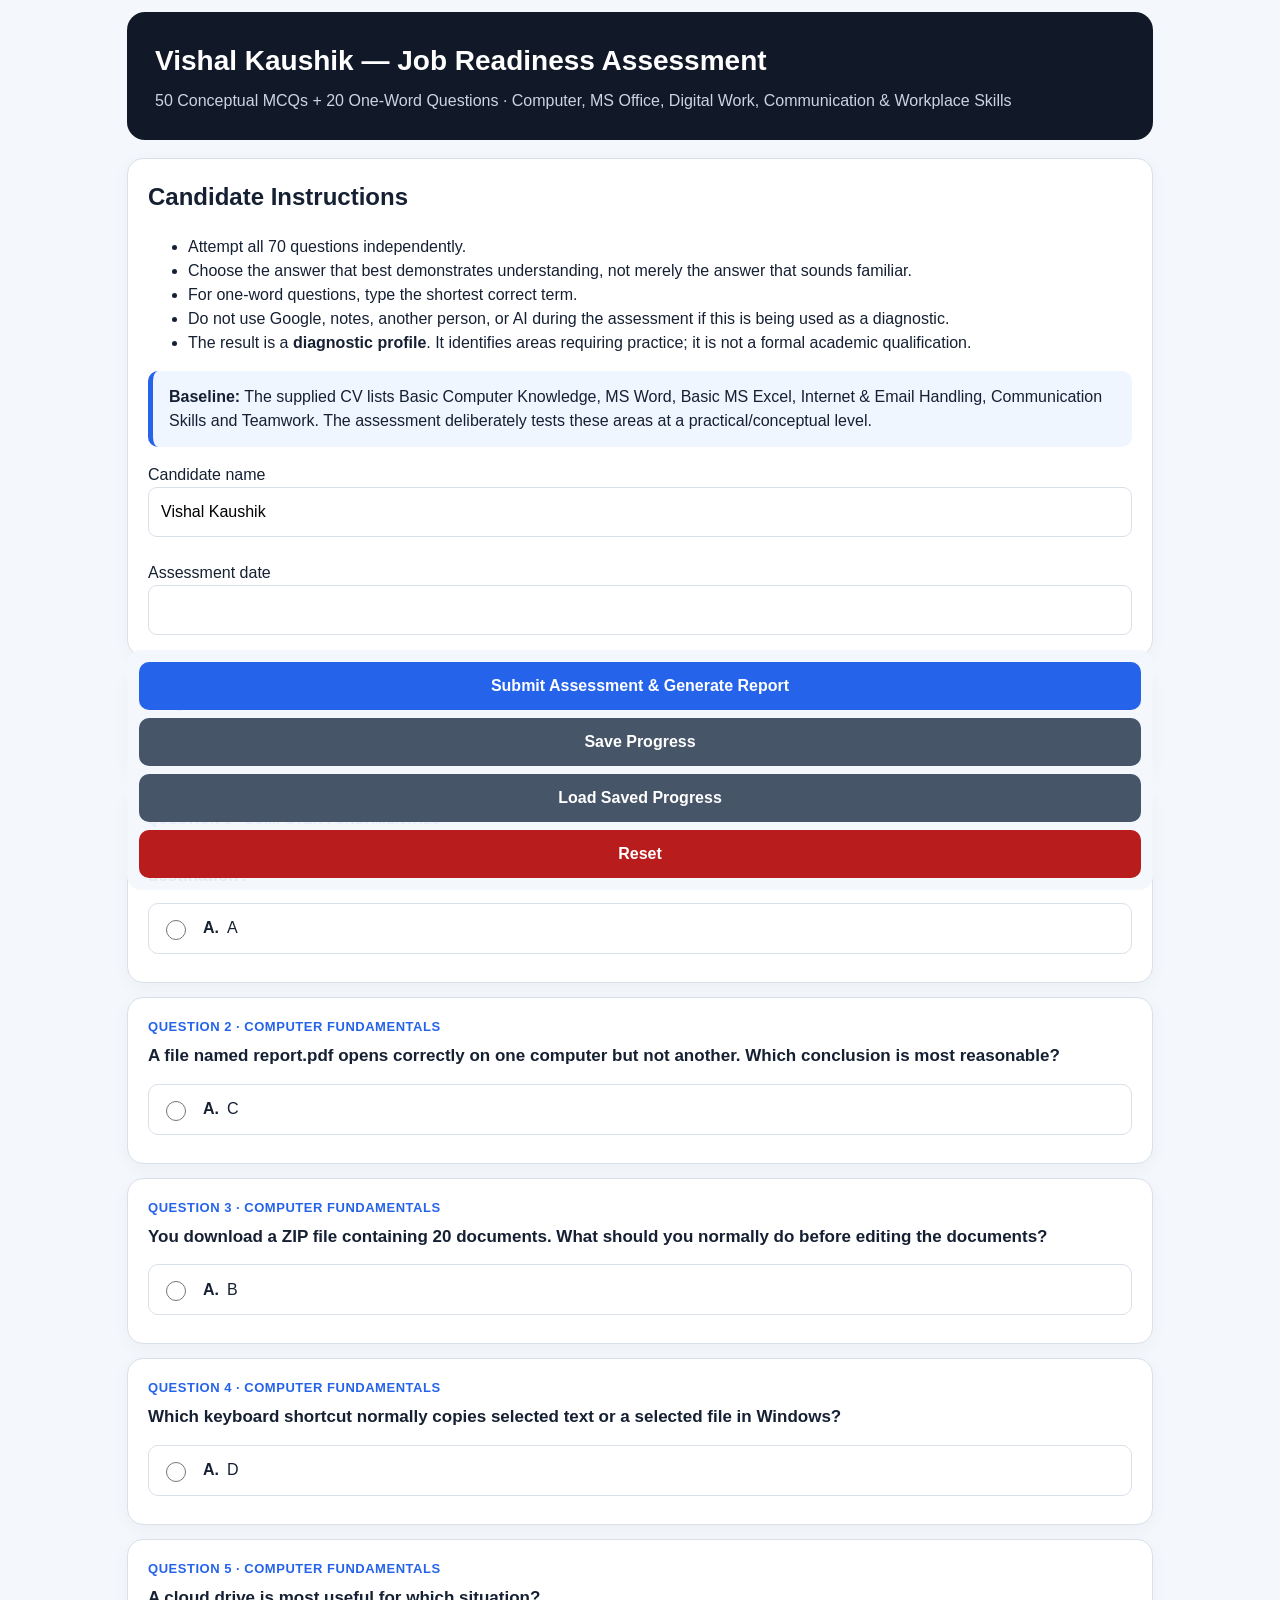
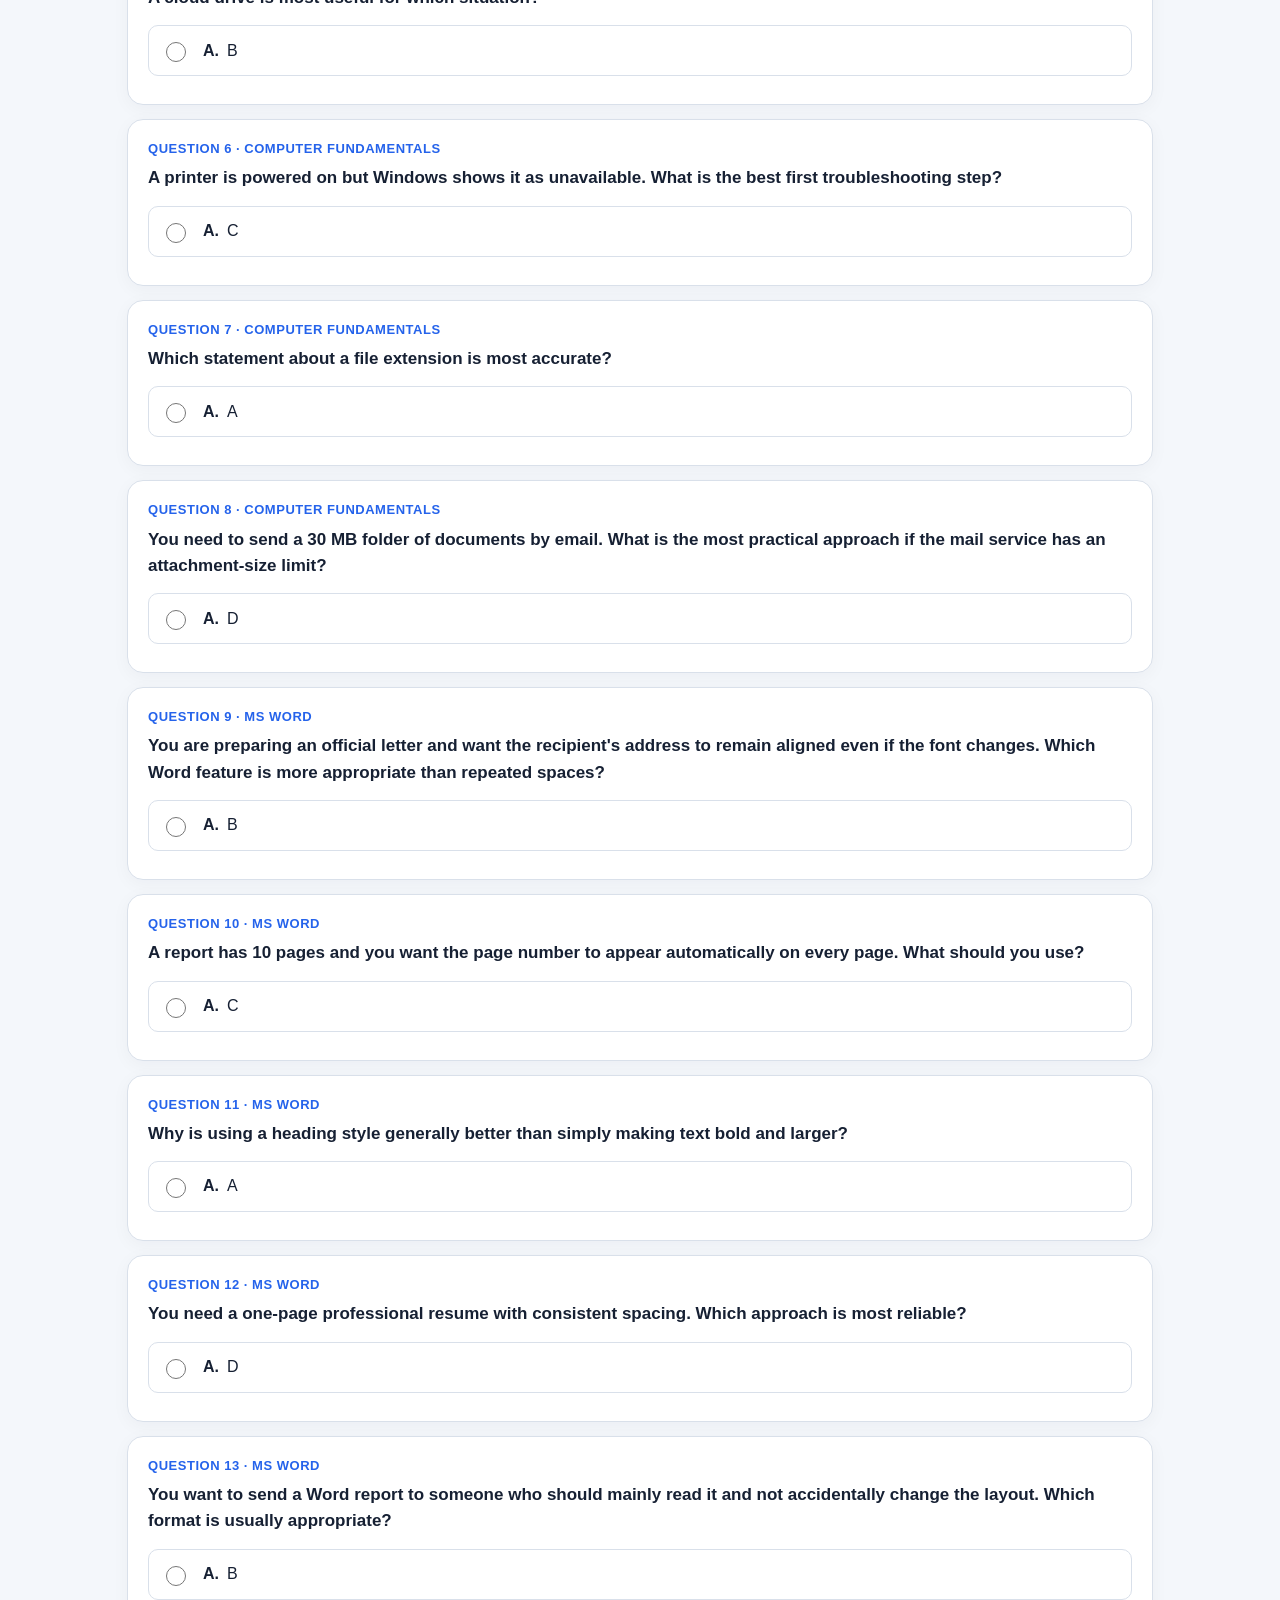
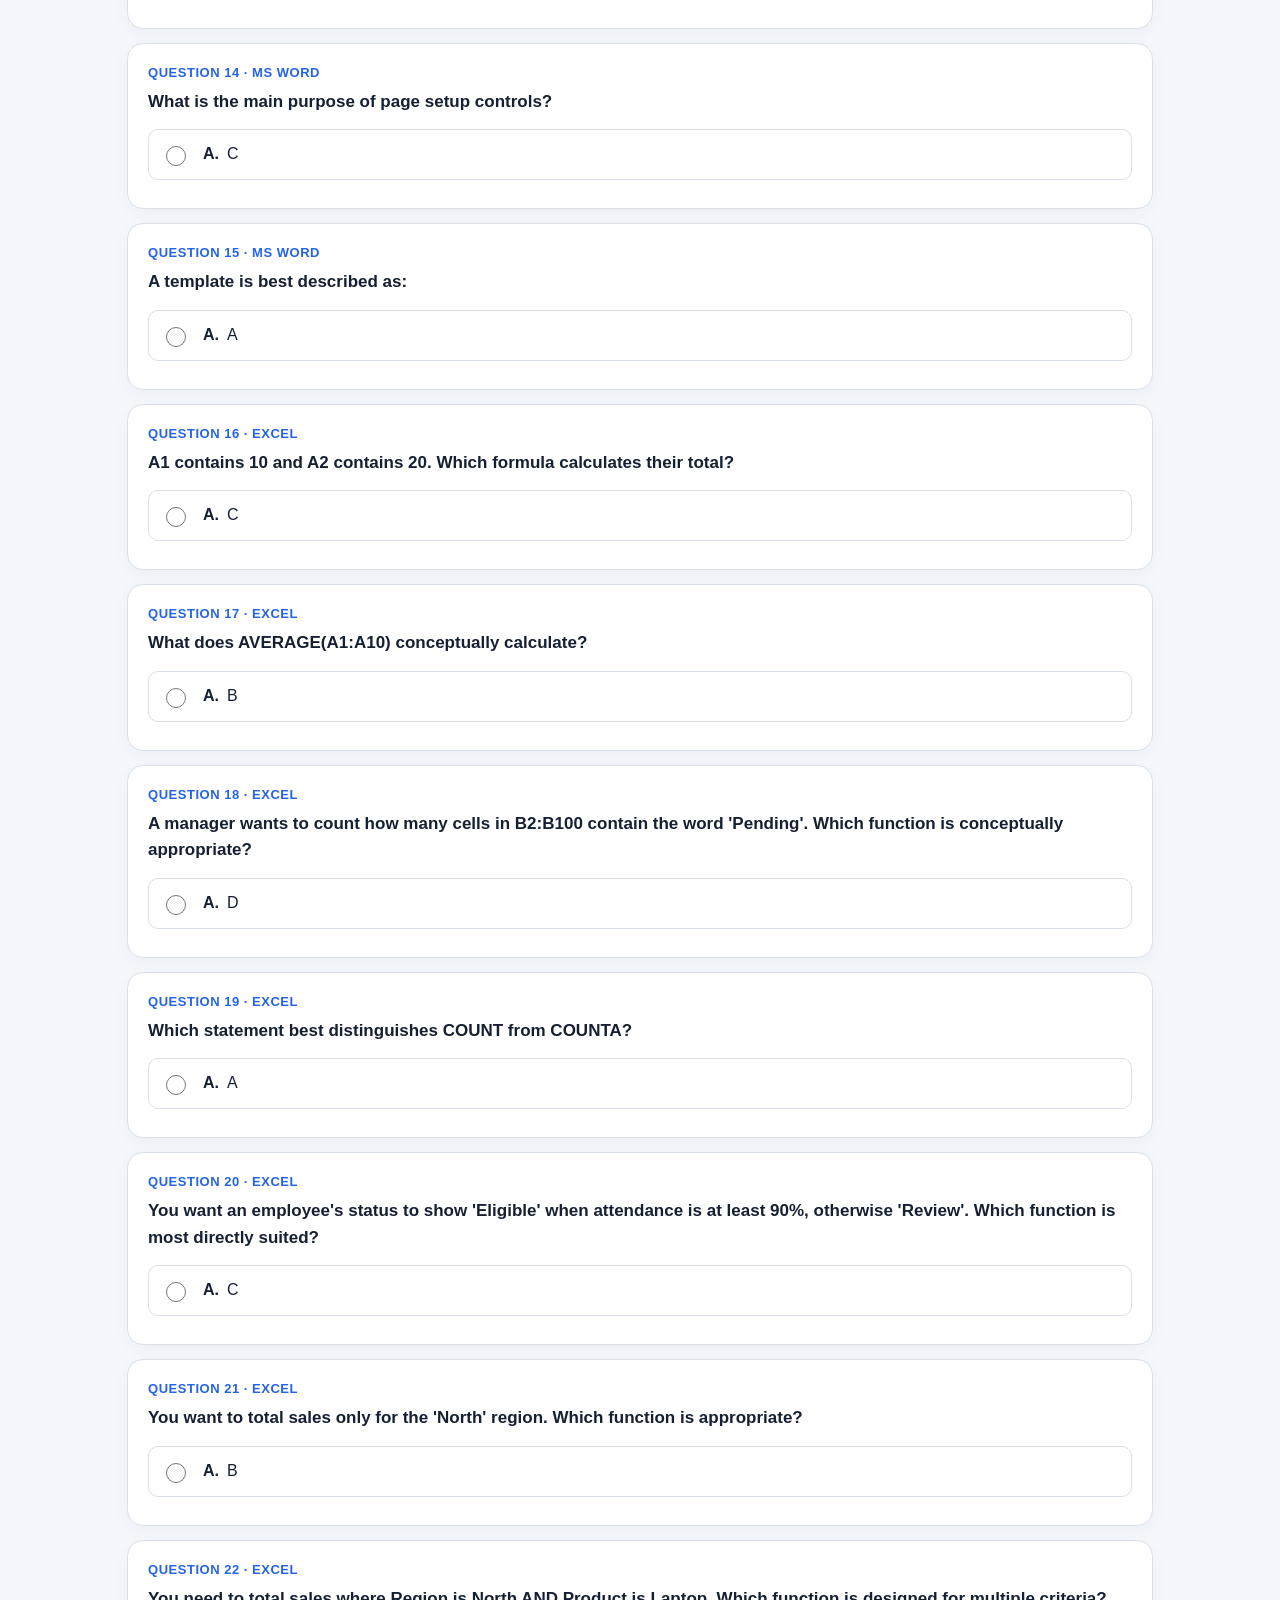
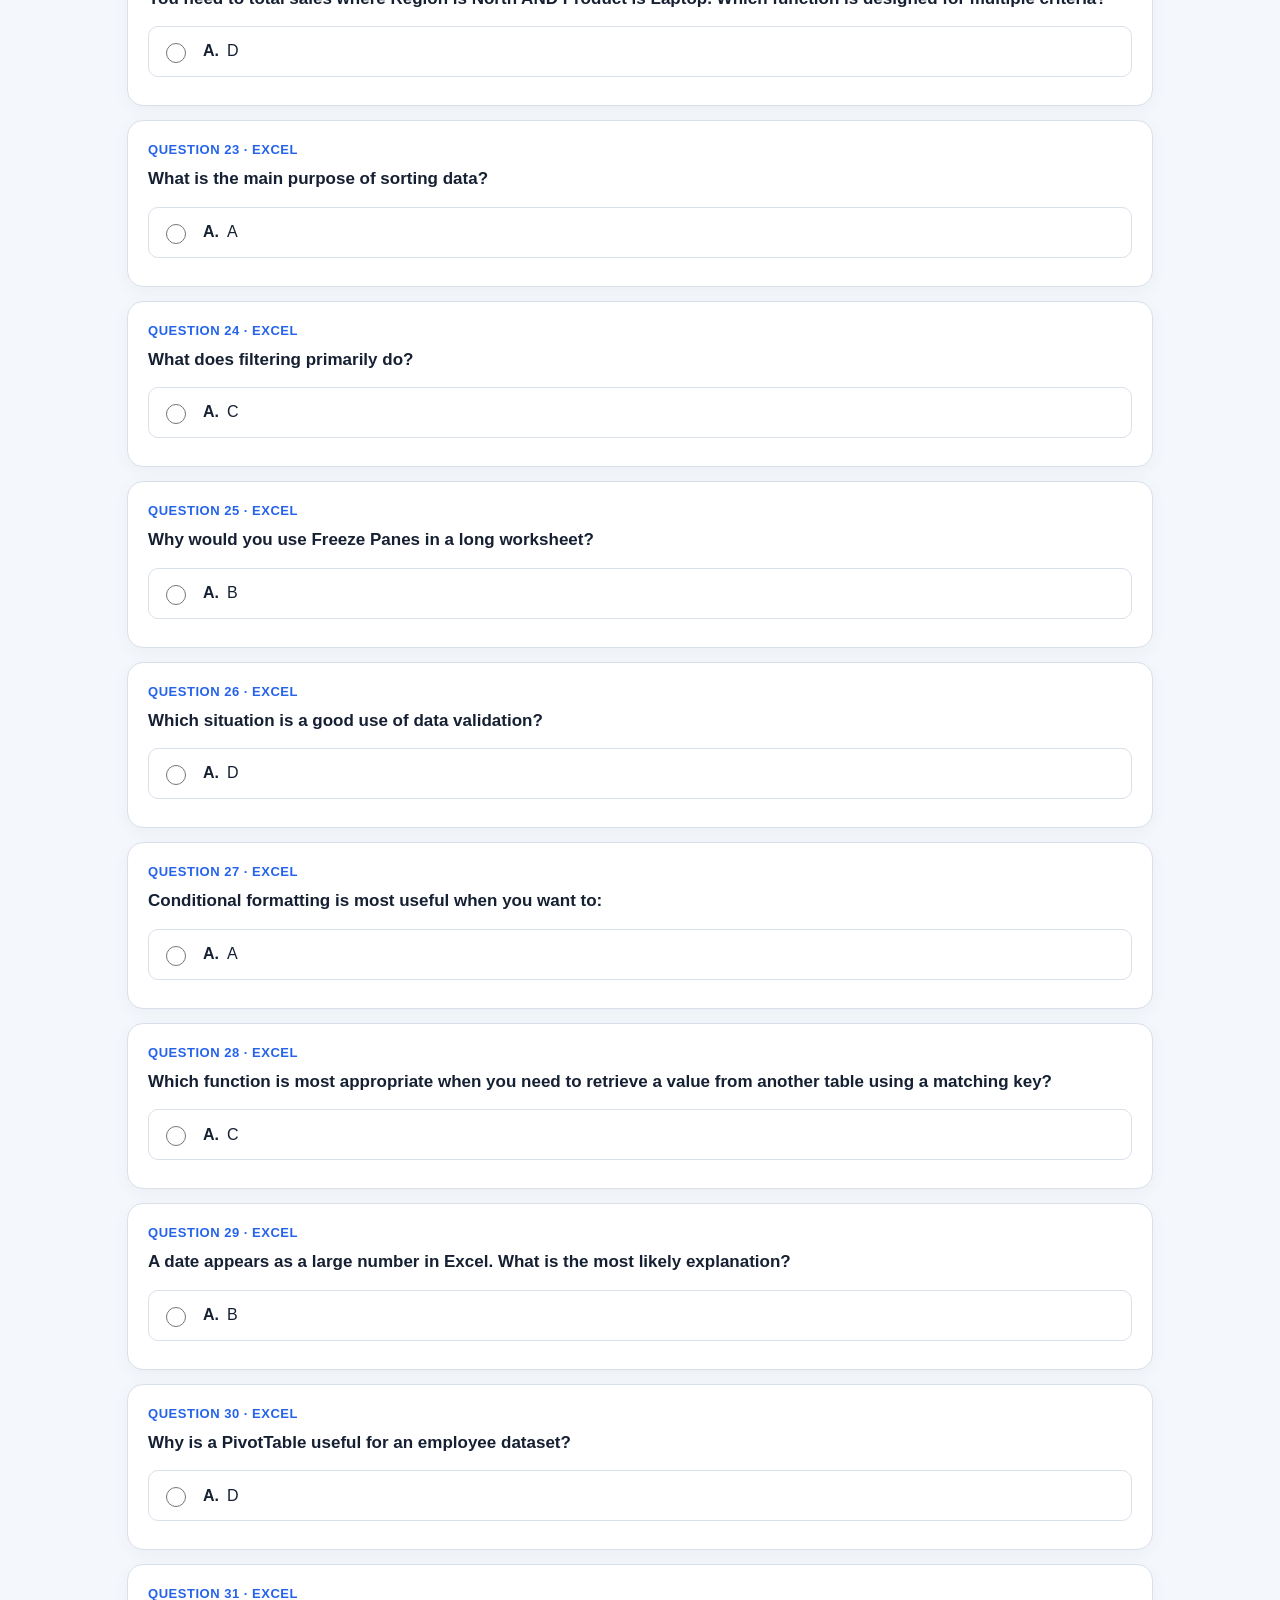
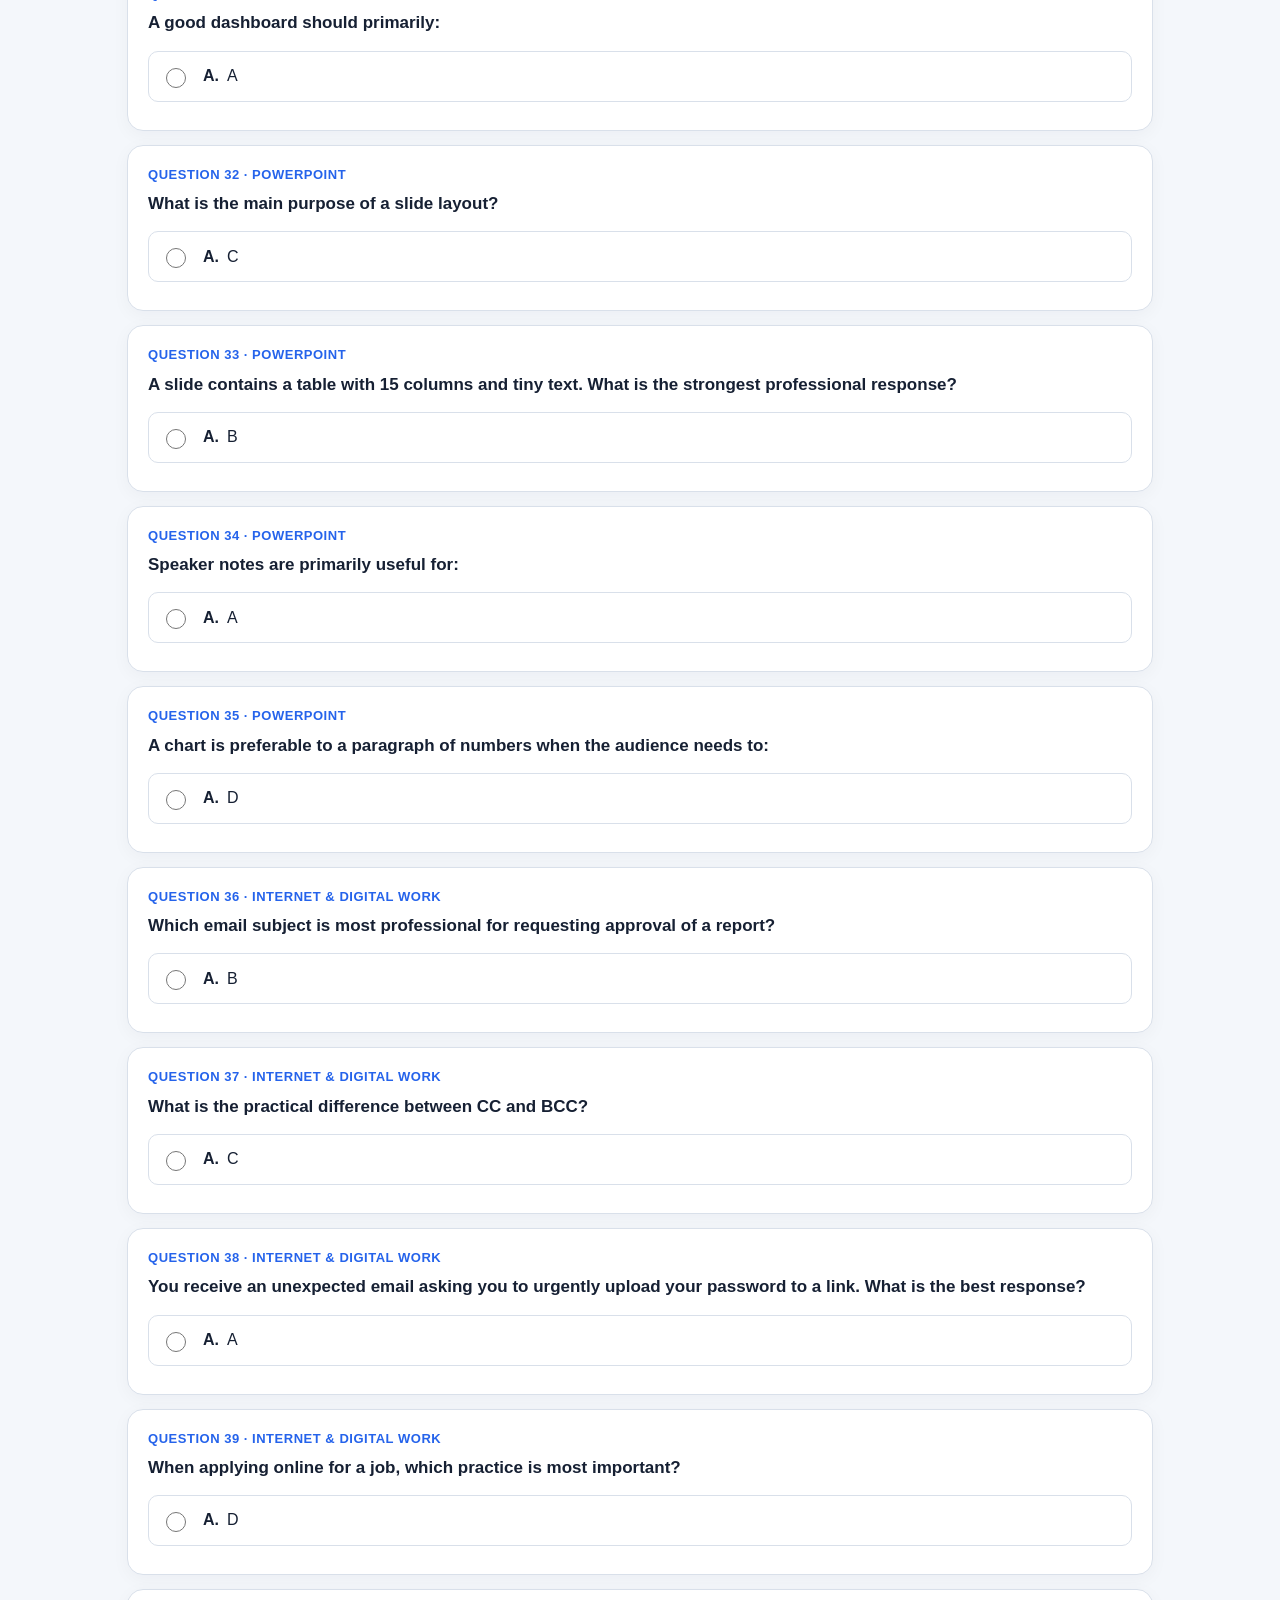
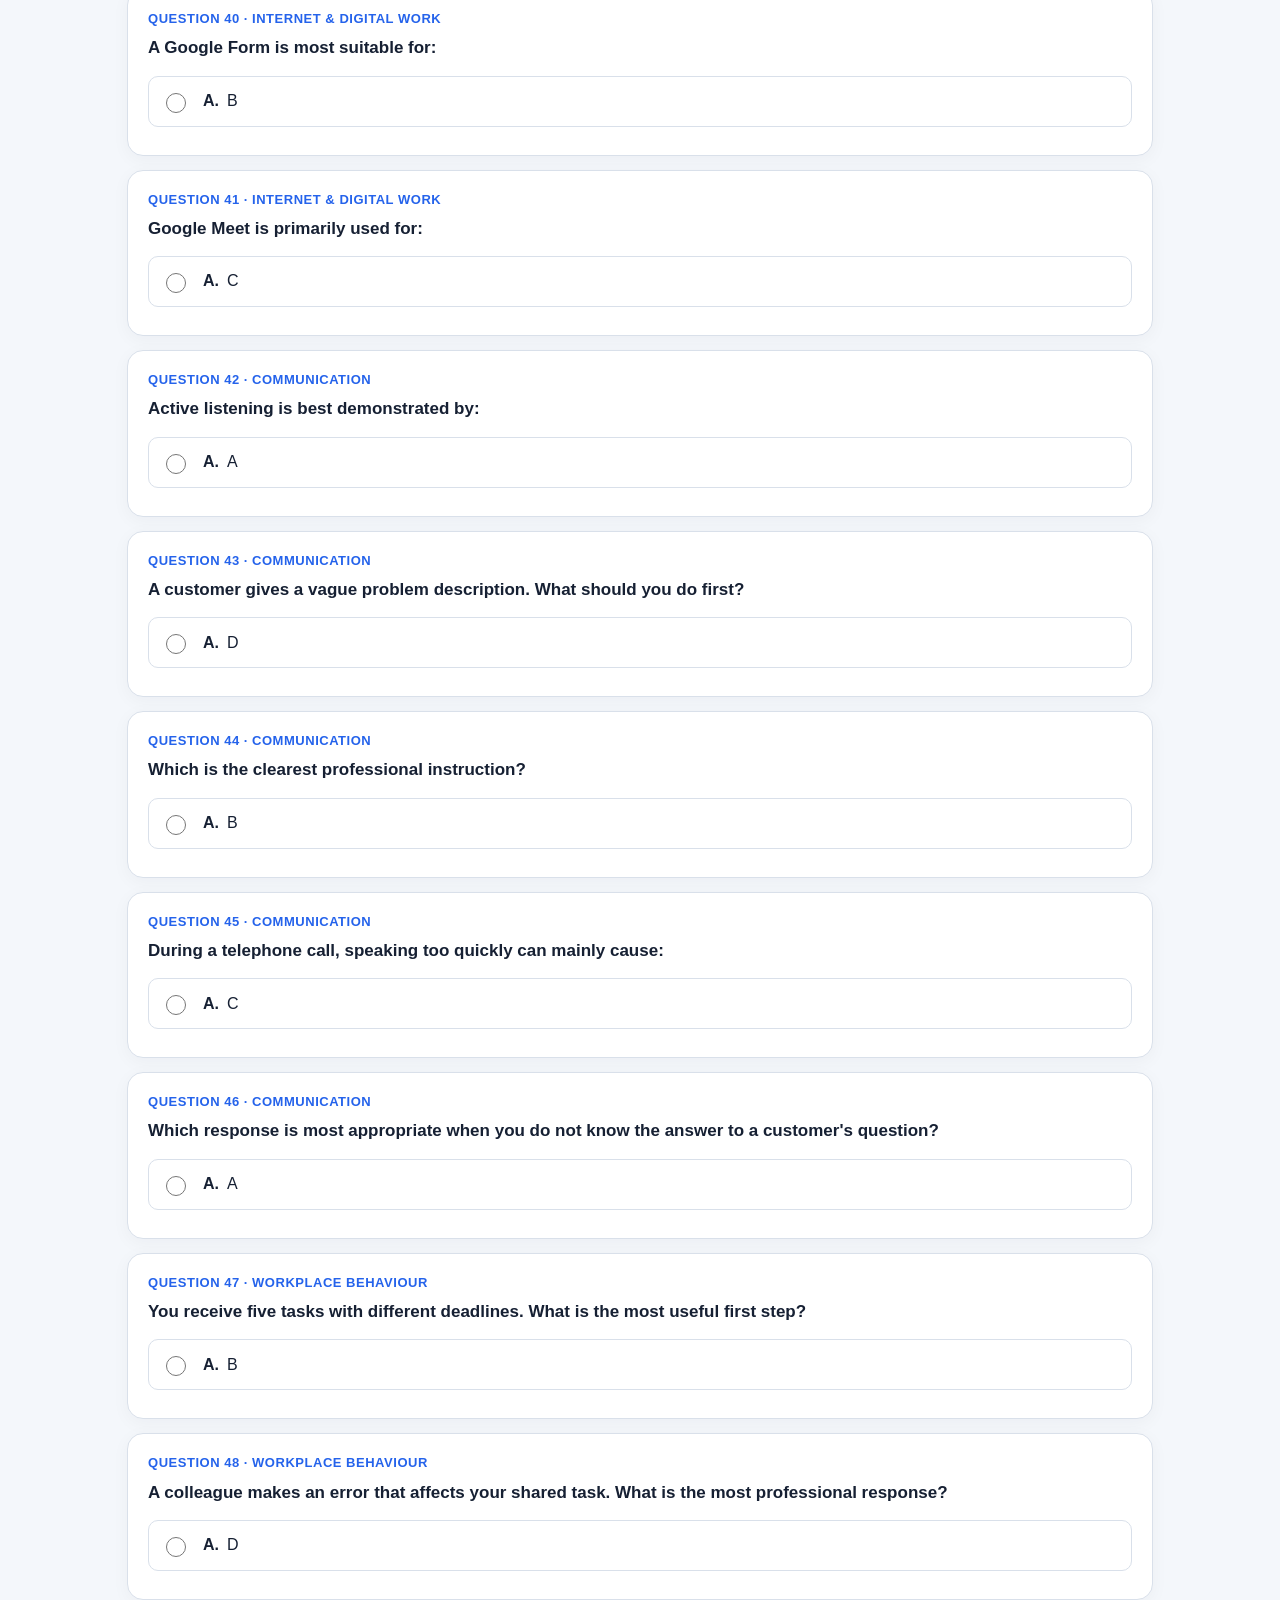
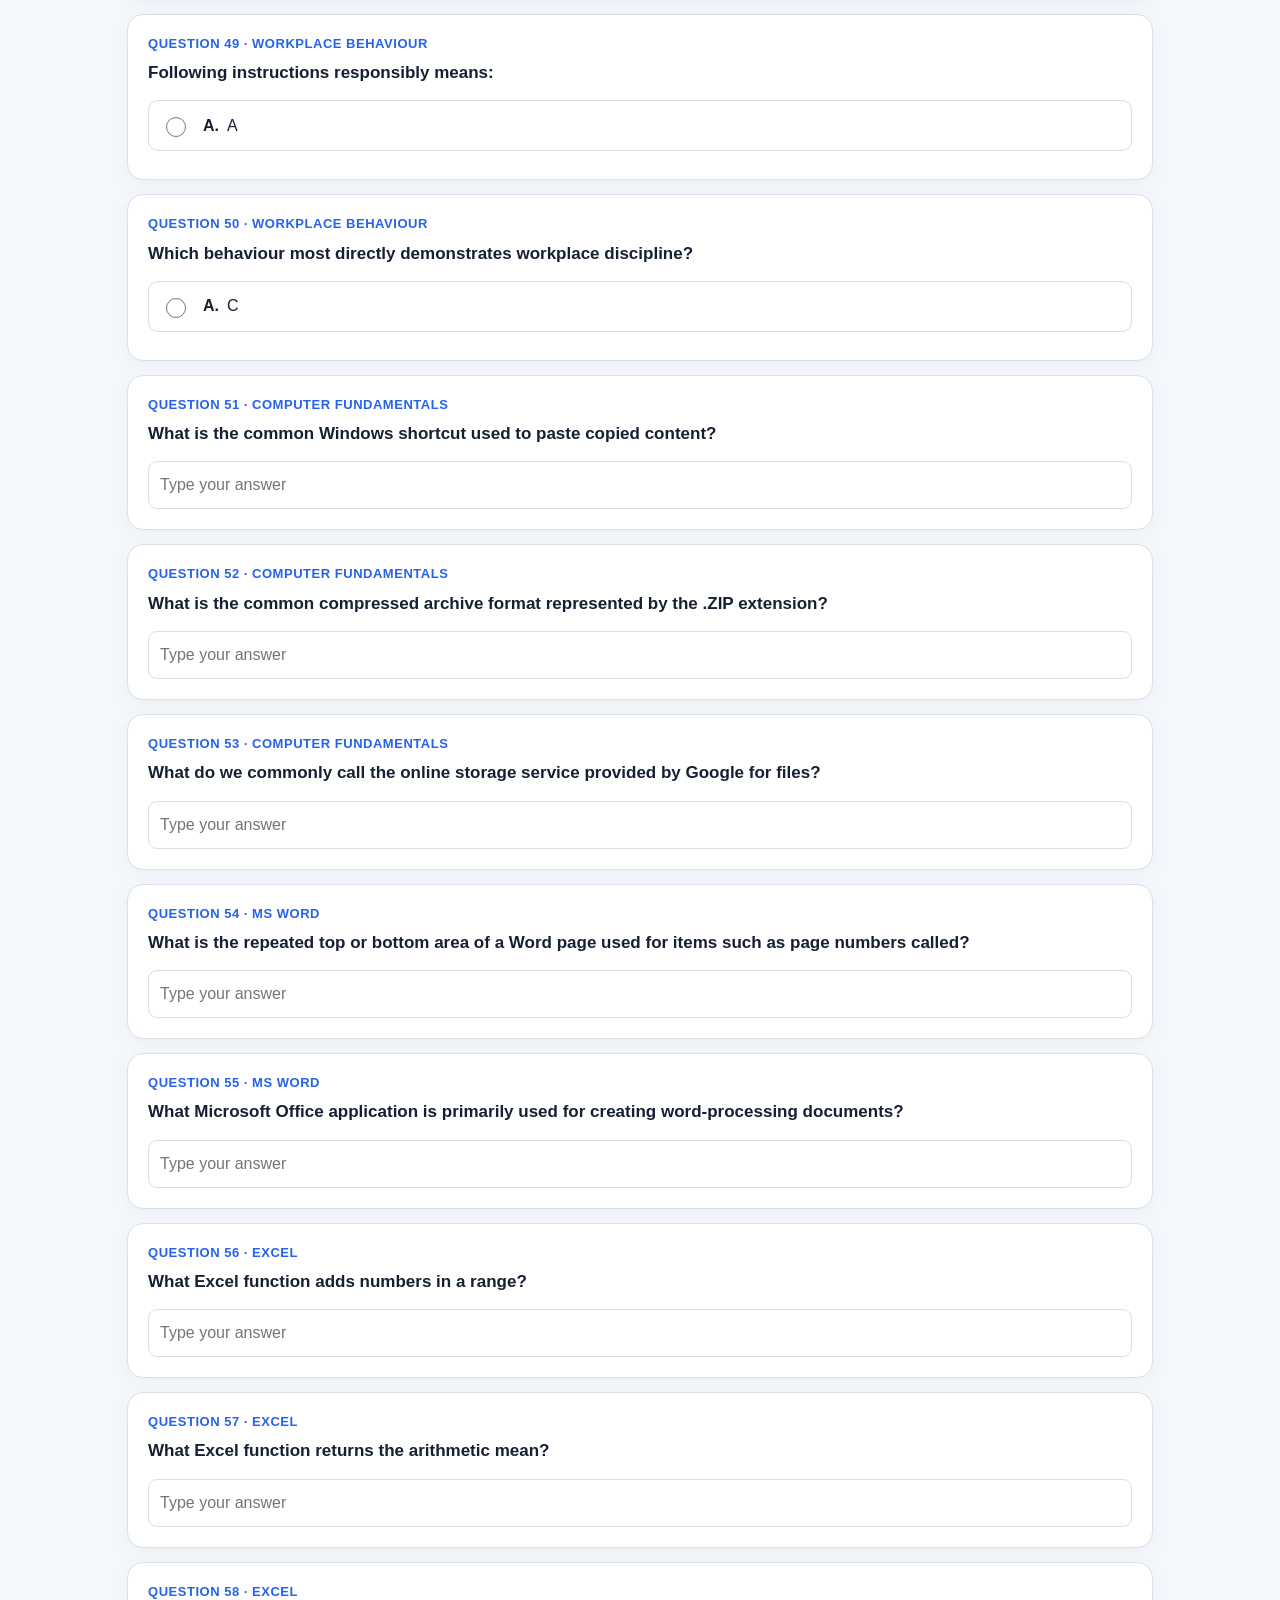
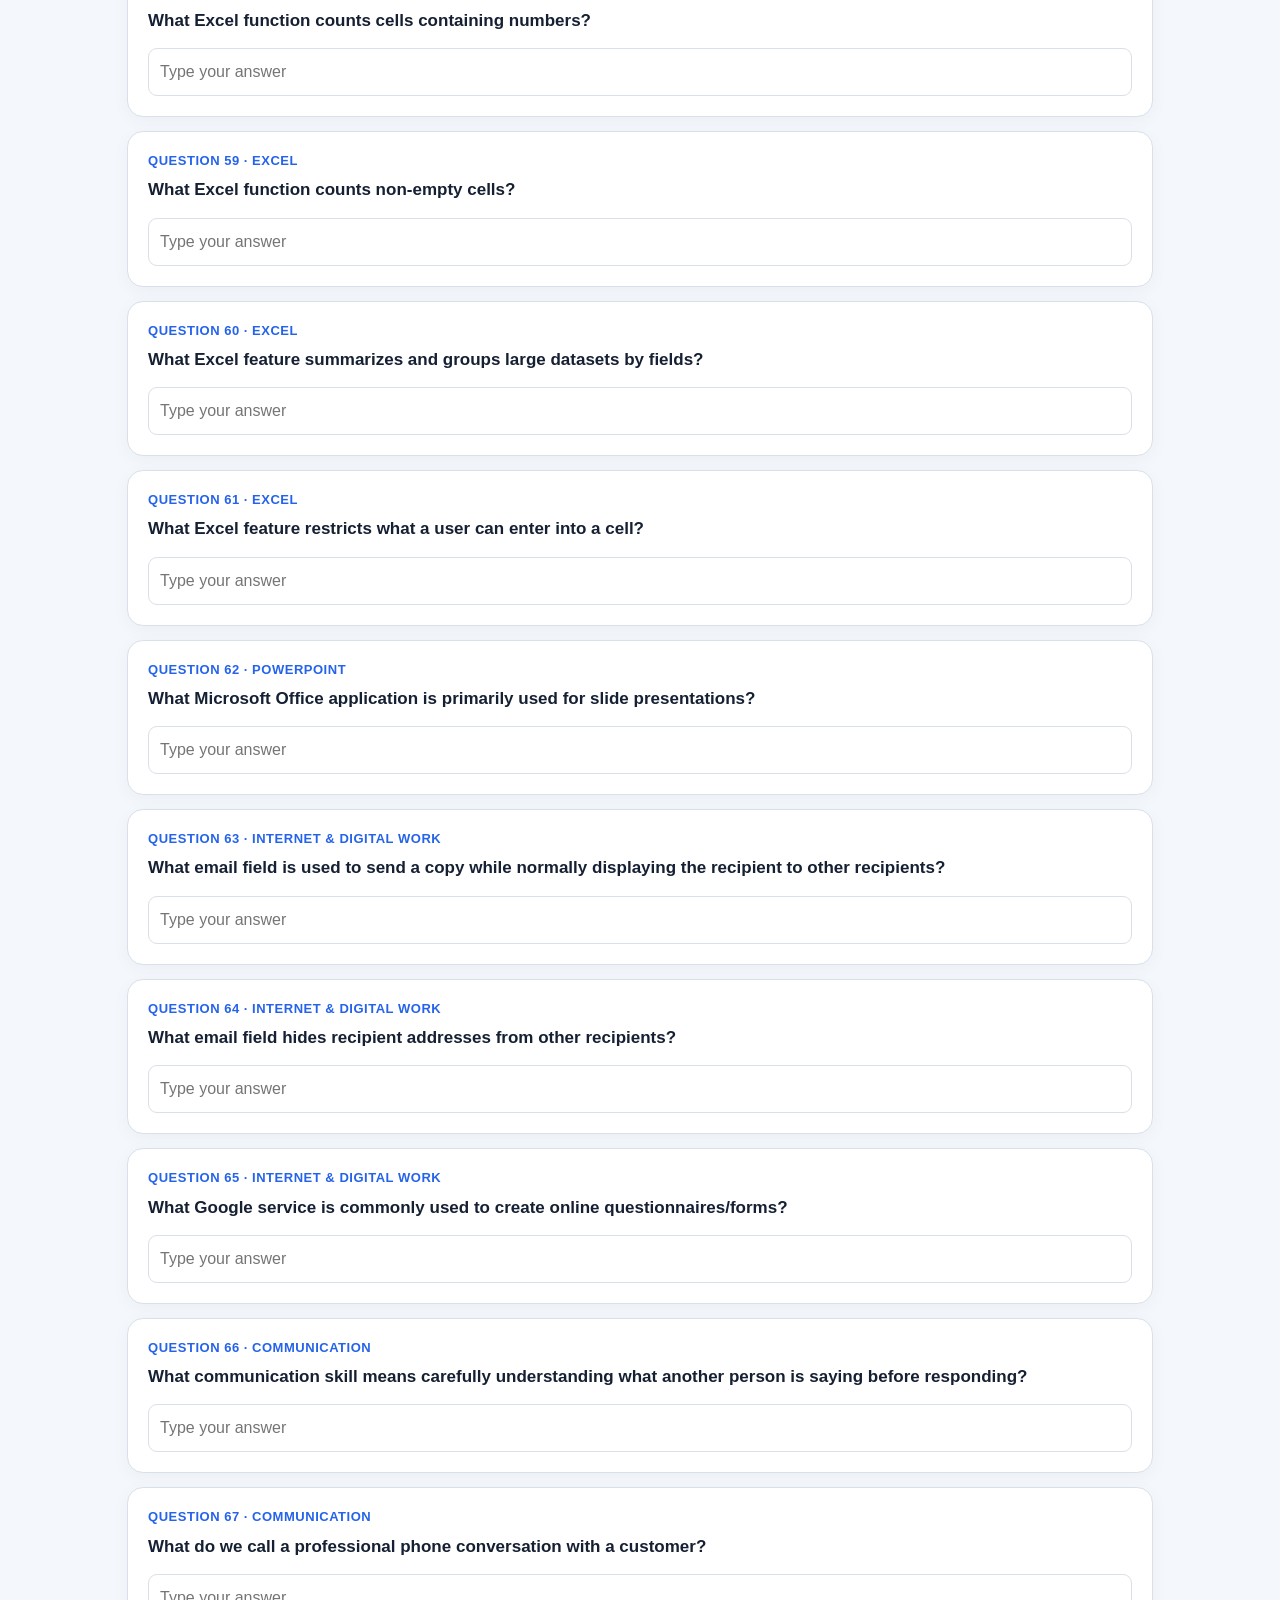
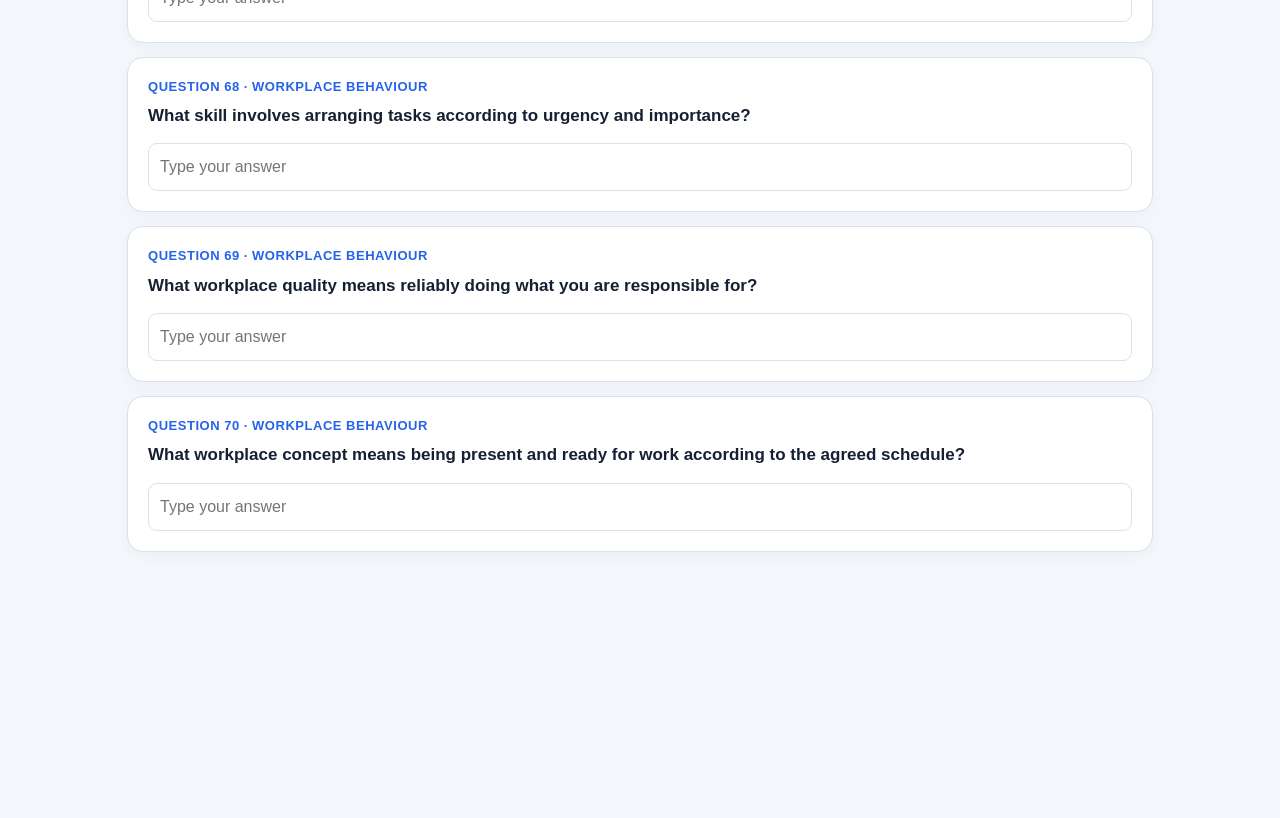
==== index.html @ 0fedb42c "Add corrected mobile job readiness assessment" ====
<!doctype html>
<html lang="en">
<head>
<meta charset="utf-8">
<meta name="viewport" content="width=device-width,initial-scale=1">
<title>Vishal Kaushik — Job Readiness Assessment</title>
<style>
:root{--bg:#f4f7fb;--card:#fff;--ink:#162033;--muted:#667085;--line:#d9e0ea;--accent:#2563eb;--good:#15803d;--warn:#b45309;--bad:#b91c1c}
*{box-sizing:border-box} body{margin:0;background:var(--bg);font-family:Inter,Segoe UI,Arial,sans-serif;color:var(--ink);line-height:1.5}
.container{max-width:1050px;margin:auto;padding:24px}
header{background:#111827;color:#fff;border-radius:18px;padding:28px;margin-bottom:18px}
h1{margin:0 0 8px;font-size:28px} h2{margin-top:0} h3{margin-bottom:8px}
.meta{color:#cbd5e1}.notice{background:#eff6ff;border-left:5px solid var(--accent);padding:14px 16px;border-radius:10px;margin:16px 0}
.card{background:var(--card);border:1px solid var(--line);border-radius:16px;padding:20px;margin:14px 0;box-shadow:0 4px 18px rgba(15,23,42,.04)}
.qnum{font-size:13px;font-weight:700;color:var(--accent);text-transform:uppercase;letter-spacing:.04em}
.question{font-size:17px;font-weight:650;margin:7px 0 14px}
.option{display:block;padding:11px 13px;border:1px solid var(--line);border-radius:10px;margin:8px 0;cursor:pointer}
.option:hover{border-color:#93c5fd;background:#f8fbff}.option input{margin-right:9px}
textarea,input[type=text]{width:100%;padding:12px;border:1px solid var(--line);border-radius:9px;font:inherit}
button{border:0;border-radius:10px;padding:12px 17px;font-weight:700;cursor:pointer;background:var(--accent);color:#fff}
button.secondary{background:#475569} button.danger{background:#b91c1c}
.actions{display:flex;gap:10px;flex-wrap:wrap;position:sticky;bottom:10px;background:rgba(244,247,251,.94);padding:12px;border-radius:14px;z-index:5}
.progress{height:10px;background:#e5e7eb;border-radius:99px;overflow:hidden;margin:10px 0 20px}.progress>div{height:100%;background:var(--accent);width:0}
.hidden{display:none!important}.score{font-size:38px;font-weight:800}.grid{display:grid;grid-template-columns:repeat(auto-fit,minmax(210px,1fr));gap:12px}
.metric{border:1px solid var(--line);border-radius:12px;padding:14px}.metric strong{font-size:24px;display:block}
.bar{height:9px;background:#e5e7eb;border-radius:99px;overflow:hidden}.bar i{display:block;height:100%;background:var(--accent)}
.good{color:var(--good)}.warn{color:var(--warn)}.bad{color:var(--bad)}
table{width:100%;border-collapse:collapse}th,td{padding:9px;border-bottom:1px solid var(--line);text-align:left;vertical-align:top}
.small{font-size:13px;color:var(--muted)} .pill{display:inline-block;padding:4px 9px;border-radius:999px;background:#eef2ff;margin:3px;font-size:12px}
@media print{
 body{background:#fff}.container{max-width:none;padding:0}header{background:#111827!important;-webkit-print-color-adjust:exact;print-color-adjust:exact}
 .no-print,.actions,#assessment{display:none!important}.card{box-shadow:none;break-inside:avoid}
}

/* Mobile-first enhancements */
html { -webkit-text-size-adjust: 100%; scroll-behavior: smooth; }
body { min-width: 0; overflow-x: hidden; }
.wrap, .container { width: 100%; max-width: 1050px; margin: 0 auto; padding: 12px; }
.card, .qcard, section.card { width: 100%; max-width: 100%; box-sizing: border-box; }
input[type="text"], textarea, select, button { font-size: 16px; }
.option {
  min-height: 48px;
  display: flex;
  align-items: center;
  gap: 8px;
  padding: 13px 12px;
  line-height: 1.4;
  -webkit-tap-highlight-color: transparent;
}
.option input[type="radio"] {
  width: 20px;
  height: 20px;
  flex: 0 0 20px;
}
button {
  min-height: 48px;
  touch-action: manipulation;
}
.actions, .sticky {
  display: flex;
  flex-direction: column;
  gap: 8px;
}
.actions button, .sticky button { width: 100%; margin: 0; }
.q, .question { font-size: 17px; line-height: 1.55; }
.meta, .qnum { line-height: 1.4; }
table { display: block; width: 100%; overflow-x: auto; -webkit-overflow-scrolling: touch; }
@media (max-width: 600px) {
  .wrap, .container { padding: 8px; }
  header, .hero { padding: 20px 16px; border-radius: 12px; }
  header h1, .hero h1 { font-size: 23px; line-height: 1.25; }
  .card, .qcard { padding: 15px; margin: 10px 0; border-radius: 11px; }
  h2 { font-size: 20px; }
  .q, .question { font-size: 16px; }
  .option { font-size: 15px; }
  .progress-wrap, .bar { height: 10px; }
  .metric { min-width: 0; }
}
@media (min-width: 601px) {
  .actions, .sticky { flex-direction: row; flex-wrap: wrap; }
}
@media print {
  .actions, .sticky, .noprint, .no-print { display: none !important; }
  body { background: #fff; }
  .wrap, .container { max-width: none; padding: 0; }
}

</style>
</head>
<body>
<div class="container">
<header>
<h1>Vishal Kaushik — Job Readiness Assessment</h1>
<div class="meta">50 Conceptual MCQs + 20 One-Word Questions · Computer, MS Office, Digital Work, Communication & Workplace Skills</div>
</header>

<section id="intro" class="card">
<h2>Candidate Instructions</h2>
<ul>
<li>Attempt all 70 questions independently.</li>
<li>Choose the answer that best demonstrates understanding, not merely the answer that sounds familiar.</li>
<li>For one-word questions, type the shortest correct term.</li>
<li>Do not use Google, notes, another person, or AI during the assessment if this is being used as a diagnostic.</li>
<li>The result is a <b>diagnostic profile</b>. It identifies areas requiring practice; it is not a formal academic qualification.</li>
</ul>
<div class="notice"><b>Baseline:</b> The supplied CV lists Basic Computer Knowledge, MS Word, Basic MS Excel, Internet & Email Handling, Communication Skills and Teamwork. The assessment deliberately tests these areas at a practical/conceptual level.</div>
<label>Candidate name<br><input id="candidateName" type="text" value="Vishal Kaushik"></label><br><br>
<label>Assessment date<br><input id="assessmentDate" type="text"></label>
</section>

<section id="assessment">
<div class="card">
<div><b>Progress</b> <span id="progressText" class="small"></span></div>
<div class="progress"><div id="progressBar"></div></div>
</div>
<div id="questions"><div class="card"><div class="qnum">Question 1 · Computer Fundamentals</div><div class="question">Which action is the safest way to move a file from one folder to another while keeping the original only in the destination?</div><label class="option"><input type="radio" name="q1" value="A"> <b>A.</b> A</label></div><div class="card"><div class="qnum">Question 2 · Computer Fundamentals</div><div class="question">A file named report.pdf opens correctly on one computer but not another. Which conclusion is most reasonable?</div><label class="option"><input type="radio" name="q2" value="A"> <b>A.</b> C</label></div><div class="card"><div class="qnum">Question 3 · Computer Fundamentals</div><div class="question">You download a ZIP file containing 20 documents. What should you normally do before editing the documents?</div><label class="option"><input type="radio" name="q3" value="A"> <b>A.</b> B</label></div><div class="card"><div class="qnum">Question 4 · Computer Fundamentals</div><div class="question">Which keyboard shortcut normally copies selected text or a selected file in Windows?</div><label class="option"><input type="radio" name="q4" value="A"> <b>A.</b> D</label></div><div class="card"><div class="qnum">Question 5 · Computer Fundamentals</div><div class="question">A cloud drive is most useful for which situation?</div><label class="option"><input type="radio" name="q5" value="A"> <b>A.</b> B</label></div><div class="card"><div class="qnum">Question 6 · Computer Fundamentals</div><div class="question">A printer is powered on but Windows shows it as unavailable. What is the best first troubleshooting step?</div><label class="option"><input type="radio" name="q6" value="A"> <b>A.</b> C</label></div><div class="card"><div class="qnum">Question 7 · Computer Fundamentals</div><div class="question">Which statement about a file extension is most accurate?</div><label class="option"><input type="radio" name="q7" value="A"> <b>A.</b> A</label></div><div class="card"><div class="qnum">Question 8 · Computer Fundamentals</div><div class="question">You need to send a 30 MB folder of documents by email. What is the most practical approach if the mail service has an attachment-size limit?</div><label class="option"><input type="radio" name="q8" value="A"> <b>A.</b> D</label></div><div class="card"><div class="qnum">Question 9 · MS Word</div><div class="question">You are preparing an official letter and want the recipient&#x27;s address to remain aligned even if the font changes. Which Word feature is more appropriate than repeated spaces?</div><label class="option"><input type="radio" name="q9" value="A"> <b>A.</b> B</label></div><div class="card"><div class="qnum">Question 10 · MS Word</div><div class="question">A report has 10 pages and you want the page number to appear automatically on every page. What should you use?</div><label class="option"><input type="radio" name="q10" value="A"> <b>A.</b> C</label></div><div class="card"><div class="qnum">Question 11 · MS Word</div><div class="question">Why is using a heading style generally better than simply making text bold and larger?</div><label class="option"><input type="radio" name="q11" value="A"> <b>A.</b> A</label></div><div class="card"><div class="qnum">Question 12 · MS Word</div><div class="question">You need a one-page professional resume with consistent spacing. Which approach is most reliable?</div><label class="option"><input type="radio" name="q12" value="A"> <b>A.</b> D</label></div><div class="card"><div class="qnum">Question 13 · MS Word</div><div class="question">You want to send a Word report to someone who should mainly read it and not accidentally change the layout. Which format is usually appropriate?</div><label class="option"><input type="radio" name="q13" value="A"> <b>A.</b> B</label></div><div class="card"><div class="qnum">Question 14 · MS Word</div><div class="question">What is the main purpose of page setup controls?</div><label class="option"><input type="radio" name="q14" value="A"> <b>A.</b> C</label></div><div class="card"><div class="qnum">Question 15 · MS Word</div><div class="question">A template is best described as:</div><label class="option"><input type="radio" name="q15" value="A"> <b>A.</b> A</label></div><div class="card"><div class="qnum">Question 16 · Excel</div><div class="question">A1 contains 10 and A2 contains 20. Which formula calculates their total?</div><label class="option"><input type="radio" name="q16" value="A"> <b>A.</b> C</label></div><div class="card"><div class="qnum">Question 17 · Excel</div><div class="question">What does AVERAGE(A1:A10) conceptually calculate?</div><label class="option"><input type="radio" name="q17" value="A"> <b>A.</b> B</label></div><div class="card"><div class="qnum">Question 18 · Excel</div><div class="question">A manager wants to count how many cells in B2:B100 contain the word &#x27;Pending&#x27;. Which function is conceptually appropriate?</div><label class="option"><input type="radio" name="q18" value="A"> <b>A.</b> D</label></div><div class="card"><div class="qnum">Question 19 · Excel</div><div class="question">Which statement best distinguishes COUNT from COUNTA?</div><label class="option"><input type="radio" name="q19" value="A"> <b>A.</b> A</label></div><div class="card"><div class="qnum">Question 20 · Excel</div><div class="question">You want an employee&#x27;s status to show &#x27;Eligible&#x27; when attendance is at least 90%, otherwise &#x27;Review&#x27;. Which function is most directly suited?</div><label class="option"><input type="radio" name="q20" value="A"> <b>A.</b> C</label></div><div class="card"><div class="qnum">Question 21 · Excel</div><div class="question">You want to total sales only for the &#x27;North&#x27; region. Which function is appropriate?</div><label class="option"><input type="radio" name="q21" value="A"> <b>A.</b> B</label></div><div class="card"><div class="qnum">Question 22 · Excel</div><div class="question">You need to total sales where Region is North AND Product is Laptop. Which function is designed for multiple criteria?</div><label class="option"><input type="radio" name="q22" value="A"> <b>A.</b> D</label></div><div class="card"><div class="qnum">Question 23 · Excel</div><div class="question">What is the main purpose of sorting data?</div><label class="option"><input type="radio" name="q23" value="A"> <b>A.</b> A</label></div><div class="card"><div class="qnum">Question 24 · Excel</div><div class="question">What does filtering primarily do?</div><label class="option"><input type="radio" name="q24" value="A"> <b>A.</b> C</label></div><div class="card"><div class="qnum">Question 25 · Excel</div><div class="question">Why would you use Freeze Panes in a long worksheet?</div><label class="option"><input type="radio" name="q25" value="A"> <b>A.</b> B</label></div><div class="card"><div class="qnum">Question 26 · Excel</div><div class="question">Which situation is a good use of data validation?</div><label class="option"><input type="radio" name="q26" value="A"> <b>A.</b> D</label></div><div class="card"><div class="qnum">Question 27 · Excel</div><div class="question">Conditional formatting is most useful when you want to:</div><label class="option"><input type="radio" name="q27" value="A"> <b>A.</b> A</label></div><div class="card"><div class="qnum">Question 28 · Excel</div><div class="question">Which function is most appropriate when you need to retrieve a value from another table using a matching key?</div><label class="option"><input type="radio" name="q28" value="A"> <b>A.</b> C</label></div><div class="card"><div class="qnum">Question 29 · Excel</div><div class="question">A date appears as a large number in Excel. What is the most likely explanation?</div><label class="option"><input type="radio" name="q29" value="A"> <b>A.</b> B</label></div><div class="card"><div class="qnum">Question 30 · Excel</div><div class="question">Why is a PivotTable useful for an employee dataset?</div><label class="option"><input type="radio" name="q30" value="A"> <b>A.</b> D</label></div><div class="card"><div class="qnum">Question 31 · Excel</div><div class="question">A good dashboard should primarily:</div><label class="option"><input type="radio" name="q31" value="A"> <b>A.</b> A</label></div><div class="card"><div class="qnum">Question 32 · PowerPoint</div><div class="question">What is the main purpose of a slide layout?</div><label class="option"><input type="radio" name="q32" value="A"> <b>A.</b> C</label></div><div class="card"><div class="qnum">Question 33 · PowerPoint</div><div class="question">A slide contains a table with 15 columns and tiny text. What is the strongest professional response?</div><label class="option"><input type="radio" name="q33" value="A"> <b>A.</b> B</label></div><div class="card"><div class="qnum">Question 34 · PowerPoint</div><div class="question">Speaker notes are primarily useful for:</div><label class="option"><input type="radio" name="q34" value="A"> <b>A.</b> A</label></div><div class="card"><div class="qnum">Question 35 · PowerPoint</div><div class="question">A chart is preferable to a paragraph of numbers when the audience needs to:</div><label class="option"><input type="radio" name="q35" value="A"> <b>A.</b> D</label></div><div class="card"><div class="qnum">Question 36 · Internet &amp; Digital Work</div><div class="question">Which email subject is most professional for requesting approval of a report?</div><label class="option"><input type="radio" name="q36" value="A"> <b>A.</b> B</label></div><div class="card"><div class="qnum">Question 37 · Internet &amp; Digital Work</div><div class="question">What is the practical difference between CC and BCC?</div><label class="option"><input type="radio" name="q37" value="A"> <b>A.</b> C</label></div><div class="card"><div class="qnum">Question 38 · Internet &amp; Digital Work</div><div class="question">You receive an unexpected email asking you to urgently upload your password to a link. What is the best response?</div><label class="option"><input type="radio" name="q38" value="A"> <b>A.</b> A</label></div><div class="card"><div class="qnum">Question 39 · Internet &amp; Digital Work</div><div class="question">When applying online for a job, which practice is most important?</div><label class="option"><input type="radio" name="q39" value="A"> <b>A.</b> D</label></div><div class="card"><div class="qnum">Question 40 · Internet &amp; Digital Work</div><div class="question">A Google Form is most suitable for:</div><label class="option"><input type="radio" name="q40" value="A"> <b>A.</b> B</label></div><div class="card"><div class="qnum">Question 41 · Internet &amp; Digital Work</div><div class="question">Google Meet is primarily used for:</div><label class="option"><input type="radio" name="q41" value="A"> <b>A.</b> C</label></div><div class="card"><div class="qnum">Question 42 · Communication</div><div class="question">Active listening is best demonstrated by:</div><label class="option"><input type="radio" name="q42" value="A"> <b>A.</b> A</label></div><div class="card"><div class="qnum">Question 43 · Communication</div><div class="question">A customer gives a vague problem description. What should you do first?</div><label class="option"><input type="radio" name="q43" value="A"> <b>A.</b> D</label></div><div class="card"><div class="qnum">Question 44 · Communication</div><div class="question">Which is the clearest professional instruction?</div><label class="option"><input type="radio" name="q44" value="A"> <b>A.</b> B</label></div><div class="card"><div class="qnum">Question 45 · Communication</div><div class="question">During a telephone call, speaking too quickly can mainly cause:</div><label class="option"><input type="radio" name="q45" value="A"> <b>A.</b> C</label></div><div class="card"><div class="qnum">Question 46 · Communication</div><div class="question">Which response is most appropriate when you do not know the answer to a customer&#x27;s question?</div><label class="option"><input type="radio" name="q46" value="A"> <b>A.</b> A</label></div><div class="card"><div class="qnum">Question 47 · Workplace Behaviour</div><div class="question">You receive five tasks with different deadlines. What is the most useful first step?</div><label class="option"><input type="radio" name="q47" value="A"> <b>A.</b> B</label></div><div class="card"><div class="qnum">Question 48 · Workplace Behaviour</div><div class="question">A colleague makes an error that affects your shared task. What is the most professional response?</div><label class="option"><input type="radio" name="q48" value="A"> <b>A.</b> D</label></div><div class="card"><div class="qnum">Question 49 · Workplace Behaviour</div><div class="question">Following instructions responsibly means:</div><label class="option"><input type="radio" name="q49" value="A"> <b>A.</b> A</label></div><div class="card"><div class="qnum">Question 50 · Workplace Behaviour</div><div class="question">Which behaviour most directly demonstrates workplace discipline?</div><label class="option"><input type="radio" name="q50" value="A"> <b>A.</b> C</label></div><div class="card"><div class="qnum">Question 51 · Computer Fundamentals</div><div class="question">What is the common Windows shortcut used to paste copied content?</div><input type="text" id="q51" style="width:100%;padding:11px;box-sizing:border-box" placeholder="Type your answer"></div><div class="card"><div class="qnum">Question 52 · Computer Fundamentals</div><div class="question">What is the common compressed archive format represented by the .ZIP extension?</div><input type="text" id="q52" style="width:100%;padding:11px;box-sizing:border-box" placeholder="Type your answer"></div><div class="card"><div class="qnum">Question 53 · Computer Fundamentals</div><div class="question">What do we commonly call the online storage service provided by Google for files?</div><input type="text" id="q53" style="width:100%;padding:11px;box-sizing:border-box" placeholder="Type your answer"></div><div class="card"><div class="qnum">Question 54 · MS Word</div><div class="question">What is the repeated top or bottom area of a Word page used for items such as page numbers called?</div><input type="text" id="q54" style="width:100%;padding:11px;box-sizing:border-box" placeholder="Type your answer"></div><div class="card"><div class="qnum">Question 55 · MS Word</div><div class="question">What Microsoft Office application is primarily used for creating word-processing documents?</div><input type="text" id="q55" style="width:100%;padding:11px;box-sizing:border-box" placeholder="Type your answer"></div><div class="card"><div class="qnum">Question 56 · Excel</div><div class="question">What Excel function adds numbers in a range?</div><input type="text" id="q56" style="width:100%;padding:11px;box-sizing:border-box" placeholder="Type your answer"></div><div class="card"><div class="qnum">Question 57 · Excel</div><div class="question">What Excel function returns the arithmetic mean?</div><input type="text" id="q57" style="width:100%;padding:11px;box-sizing:border-box" placeholder="Type your answer"></div><div class="card"><div class="qnum">Question 58 · Excel</div><div class="question">What Excel function counts cells containing numbers?</div><input type="text" id="q58" style="width:100%;padding:11px;box-sizing:border-box" placeholder="Type your answer"></div><div class="card"><div class="qnum">Question 59 · Excel</div><div class="question">What Excel function counts non-empty cells?</div><input type="text" id="q59" style="width:100%;padding:11px;box-sizing:border-box" placeholder="Type your answer"></div><div class="card"><div class="qnum">Question 60 · Excel</div><div class="question">What Excel feature summarizes and groups large datasets by fields?</div><input type="text" id="q60" style="width:100%;padding:11px;box-sizing:border-box" placeholder="Type your answer"></div><div class="card"><div class="qnum">Question 61 · Excel</div><div class="question">What Excel feature restricts what a user can enter into a cell?</div><input type="text" id="q61" style="width:100%;padding:11px;box-sizing:border-box" placeholder="Type your answer"></div><div class="card"><div class="qnum">Question 62 · PowerPoint</div><div class="question">What Microsoft Office application is primarily used for slide presentations?</div><input type="text" id="q62" style="width:100%;padding:11px;box-sizing:border-box" placeholder="Type your answer"></div><div class="card"><div class="qnum">Question 63 · Internet &amp; Digital Work</div><div class="question">What email field is used to send a copy while normally displaying the recipient to other recipients?</div><input type="text" id="q63" style="width:100%;padding:11px;box-sizing:border-box" placeholder="Type your answer"></div><div class="card"><div class="qnum">Question 64 · Internet &amp; Digital Work</div><div class="question">What email field hides recipient addresses from other recipients?</div><input type="text" id="q64" style="width:100%;padding:11px;box-sizing:border-box" placeholder="Type your answer"></div><div class="card"><div class="qnum">Question 65 · Internet &amp; Digital Work</div><div class="question">What Google service is commonly used to create online questionnaires/forms?</div><input type="text" id="q65" style="width:100%;padding:11px;box-sizing:border-box" placeholder="Type your answer"></div><div class="card"><div class="qnum">Question 66 · Communication</div><div class="question">What communication skill means carefully understanding what another person is saying before responding?</div><input type="text" id="q66" style="width:100%;padding:11px;box-sizing:border-box" placeholder="Type your answer"></div><div class="card"><div class="qnum">Question 67 · Communication</div><div class="question">What do we call a professional phone conversation with a customer?</div><input type="text" id="q67" style="width:100%;padding:11px;box-sizing:border-box" placeholder="Type your answer"></div><div class="card"><div class="qnum">Question 68 · Workplace Behaviour</div><div class="question">What skill involves arranging tasks according to urgency and importance?</div><input type="text" id="q68" style="width:100%;padding:11px;box-sizing:border-box" placeholder="Type your answer"></div><div class="card"><div class="qnum">Question 69 · Workplace Behaviour</div><div class="question">What workplace quality means reliably doing what you are responsible for?</div><input type="text" id="q69" style="width:100%;padding:11px;box-sizing:border-box" placeholder="Type your answer"></div><div class="card"><div class="qnum">Question 70 · Workplace Behaviour</div><div class="question">What workplace concept means being present and ready for work according to the agreed schedule?</div><input type="text" id="q70" style="width:100%;padding:11px;box-sizing:border-box" placeholder="Type your answer"></div></div>
</section>

<div class="actions no-print" id="actions">
<button onclick="submitAssessment()">Submit Assessment & Generate Report</button>
<button class="secondary" onclick="saveDraft()">Save Progress</button>
<button class="secondary" onclick="loadDraft()">Load Saved Progress</button>
<button class="danger" onclick="resetAssessment()">Reset</button>
</div>

<section id="report" class="hidden"></section>
</div>

<script>
const DATA = {"questions":[{"id":1,"type":"mcq","domain":"Computer Fundamentals","question":"Which action is the safest way to move a file from one folder to another while keeping the original only in the destination?","options":["Copy the file and delete the original after verifying the copy","Rename the file with a new extension","Create a shortcut and assume it is a duplicate","Compress the file and leave the original where it is"],"answer":"A","explanation":"A","skill":"Copying and then verifying before deleting the source reduces the risk of accidental data loss.","difficulty":"File/folder management"},{"id":2,"type":"mcq","domain":"Computer Fundamentals","question":"A file named report.pdf opens correctly on one computer but not another. Which conclusion is most reasonable?","options":["The PDF extension guarantees every computer has the same PDF reader","The file must be corrupted","The second computer may lack a suitable PDF application or have an access issue","Changing .pdf to .docx will reliably fix it"],"answer":"C","explanation":"C","skill":"File type and application support are separate issues; access or software compatibility can matter.","difficulty":"File extensions/PDF handling"},{"id":3,"type":"mcq","domain":"Computer Fundamentals","question":"You download a ZIP file containing 20 documents. What should you normally do before editing the documents?","options":["Rename the ZIP to .docx","Extract the contents to a suitable folder","Print the ZIP file","Delete the ZIP immediately"],"answer":"B","explanation":"B","skill":"ZIP is a compressed container; extracting makes the contained files directly usable.","difficulty":"ZIP/compression"},{"id":4,"type":"mcq","domain":"Computer Fundamentals","question":"Which keyboard shortcut normally copies selected text or a selected file in Windows?","options":["Ctrl+V","Ctrl+X","Ctrl+Z","Ctrl+C"],"answer":"D","explanation":"D","skill":"Ctrl+C copies the selection; Ctrl+V pastes it.","difficulty":"Keyboard shortcuts"},{"id":5,"type":"mcq","domain":"Computer Fundamentals","question":"A cloud drive is most useful for which situation?","options":["It guarantees that no password is ever required","It allows files to be stored/synchronized online and accessed from supported devices","It converts every file into a PDF automatically","It replaces the need for backups in every situation"],"answer":"B","explanation":"B","skill":"Cloud storage supports online access and synchronization; it does not eliminate all security or backup considerations.","difficulty":"Cloud storage"},{"id":6,"type":"mcq","domain":"Computer Fundamentals","question":"A printer is powered on but Windows shows it as unavailable. What is the best first troubleshooting step?","options":["Immediately reinstall Windows","Delete all documents","Check connection, selected printer, queue, and printer status","Change every file extension"],"answer":"C","explanation":"C","skill":"Basic troubleshooting starts with simple, observable causes before major changes.","difficulty":"Basic troubleshooting"},{"id":7,"type":"mcq","domain":"Computer Fundamentals","question":"Which statement about a file extension is most accurate?","options":["It usually indicates the file type/application association, but changing it alone does not convert the file","It permanently determines the file's contents","It is the same as the filename","It is unnecessary for all Windows files"],"answer":"A","explanation":"A","skill":"Renaming an extension does not transform the underlying file format.","difficulty":"File extensions"},{"id":8,"type":"mcq","domain":"Computer Fundamentals","question":"You need to send a 30 MB folder of documents by email. What is the most practical approach if the mail service has an attachment-size limit?","options":["Paste every file into the subject line","Rename the folder as .pdf","Take screenshots of every document","Compress the folder or share it through cloud storage"],"answer":"D","explanation":"D","skill":"Compression can reduce size; cloud sharing avoids large attachments when appropriate.","difficulty":"ZIP/compression, cloud"},{"id":9,"type":"mcq","domain":"MS Word","question":"You are preparing an official letter and want the recipient's address to remain aligned even if the font changes. Which Word feature is more appropriate than repeated spaces?","options":["Multiple spaces","A table or structured paragraph layout","Random line breaks","Changing the file extension"],"answer":"B","explanation":"B","skill":"Tables or structured layout provide stable alignment compared with manual spaces.","difficulty":"Word formatting"},{"id":10,"type":"mcq","domain":"MS Word","question":"A report has 10 pages and you want the page number to appear automatically on every page. What should you use?","options":["Repeatedly typing the number","A text box on page 1 only","Header/footer page-number functionality","The filename"],"answer":"C","explanation":"C","skill":"Headers/footers and page-number fields automate repeated page numbering.","difficulty":"Headers/footers"},{"id":11,"type":"mcq","domain":"MS Word","question":"Why is using a heading style generally better than simply making text bold and larger?","options":["Styles provide consistent formatting and support navigation/structure","Bold text is never printable","Heading styles automatically translate every document","Styles prevent the document from being edited"],"answer":"A","explanation":"A","skill":"Styles create structured, consistent headings and enable features such as navigation.","difficulty":"Styles/formatting"},{"id":12,"type":"mcq","domain":"MS Word","question":"You need a one-page professional resume with consistent spacing. Which approach is most reliable?","options":["Use many spaces and tabs until it looks right","Use screenshots of each section","Use random font sizes","Use styles, paragraph spacing, and structured sections"],"answer":"D","explanation":"D","skill":"Professional documents are more maintainable when formatting is controlled through styles and spacing.","difficulty":"Resume creation"},{"id":13,"type":"mcq","domain":"MS Word","question":"You want to send a Word report to someone who should mainly read it and not accidentally change the layout. Which format is usually appropriate?","options":["TXT","PDF","CSV","ZIP"],"answer":"B","explanation":"B","skill":"PDF is designed to preserve document layout across supported viewers.","difficulty":"PDF export"},{"id":14,"type":"mcq","domain":"MS Word","question":"What is the main purpose of page setup controls?","options":["To change the computer password","To create formulas","To control margins, orientation, paper size and related print layout","To connect to Wi-Fi"],"answer":"C","explanation":"C","skill":"Page setup controls how a document is laid out for viewing and printing.","difficulty":"Page setup"},{"id":15,"type":"mcq","domain":"MS Word","question":"A template is best described as:","options":["A reusable document structure with predefined formatting/content elements","A computer virus scanner","A compressed folder","A spreadsheet formula"],"answer":"A","explanation":"A","skill":"Templates reduce repeated formatting work and standardize documents.","difficulty":"Templates"},{"id":16,"type":"mcq","domain":"Excel","question":"A1 contains 10 and A2 contains 20. Which formula calculates their total?","options":["=ADD(A1:A2)","=TOTAL(A1:A2)","=SUM(A1:A2)","=COUNT(A1:A2)"],"answer":"C","explanation":"C","skill":"SUM adds numeric values in the specified range.","difficulty":"Basic formulas"},{"id":17,"type":"mcq","domain":"Excel","question":"What does AVERAGE(A1:A10) conceptually calculate?","options":["The largest value","The arithmetic mean of the numeric values","The number of text cells only","The number of blank cells"],"answer":"B","explanation":"B","skill":"AVERAGE computes the arithmetic mean of numeric values in the range.","difficulty":"AVERAGE"},{"id":18,"type":"mcq","domain":"Excel","question":"A manager wants to count how many cells in B2:B100 contain the word 'Pending'. Which function is conceptually appropriate?","options":["SUM","AVERAGE","COUNT","COUNTIF"],"answer":"D","explanation":"D","skill":"COUNTIF counts cells that meet a specified criterion.","difficulty":"COUNTIF"},{"id":19,"type":"mcq","domain":"Excel","question":"Which statement best distinguishes COUNT from COUNTA?","options":["COUNT counts numeric values; COUNTA counts non-empty cells","COUNT counts only text; COUNTA counts only numbers","They always produce identical results","COUNTA counts only formulas"],"answer":"A","explanation":"A","skill":"COUNT counts numbers; COUNTA counts non-empty cells regardless of type.","difficulty":"COUNT/COUNTA"},{"id":20,"type":"mcq","domain":"Excel","question":"You want an employee's status to show 'Eligible' when attendance is at least 90%, otherwise 'Review'. Which function is most directly suited?","options":["SUMIF","VLOOKUP","IF","COUNTIF"],"answer":"C","explanation":"C","skill":"IF evaluates a logical condition and returns different results based on it.","difficulty":"IF"},{"id":21,"type":"mcq","domain":"Excel","question":"You want to total sales only for the 'North' region. Which function is appropriate?","options":["COUNTIF","SUMIF","AVERAGE","COUNTA"],"answer":"B","explanation":"B","skill":"SUMIF adds values that meet a criterion.","difficulty":"SUMIF/SUMIFS"},{"id":22,"type":"mcq","domain":"Excel","question":"You need to total sales where Region is North AND Product is Laptop. Which function is designed for multiple criteria?","options":["SUM","SUMIF","COUNTIFS","SUMIFS"],"answer":"D","explanation":"D","skill":"SUMIFS sums a range using multiple criteria.","difficulty":"SUMIFS"},{"id":23,"type":"mcq","domain":"Excel","question":"What is the main purpose of sorting data?","options":["To rearrange records according to a selected order without necessarily filtering them out","To permanently delete unmatched records","To convert numbers into formulas","To create a PDF"],"answer":"A","explanation":"A","skill":"Sorting changes order; filtering controls which records are displayed.","difficulty":"Sort/filter"},{"id":24,"type":"mcq","domain":"Excel","question":"What does filtering primarily do?","options":["Deletes rows permanently","Changes the underlying values automatically","Temporarily displays records matching selected criteria","Converts all data to text"],"answer":"C","explanation":"C","skill":"Filtering hides nonmatching records from the current view without necessarily deleting them.","difficulty":"Sort/filter"},{"id":25,"type":"mcq","domain":"Excel","question":"Why would you use Freeze Panes in a long worksheet?","options":["To encrypt the workbook","To keep selected rows/columns visible while scrolling","To prevent all editing","To compress the workbook"],"answer":"B","explanation":"B","skill":"Freeze Panes keeps headings or key columns visible during navigation.","difficulty":"Freeze panes"},{"id":26,"type":"mcq","domain":"Excel","question":"Which situation is a good use of data validation?","options":["Making the monitor brighter","Restricting an 'Attendance %' field to an allowed range or dropdown values","Changing a PDF into a Word file","Adding a page number"],"answer":"D","explanation":"D","skill":"Data validation controls what users can enter into a cell.","difficulty":"Data validation"},{"id":27,"type":"mcq","domain":"Excel","question":"Conditional formatting is most useful when you want to:","options":["Visually highlight cells based on rules or values","Change the computer's operating system","Create email attachments","Rename worksheets automatically"],"answer":"A","explanation":"A","skill":"Conditional formatting applies visual formatting when specified conditions are met.","difficulty":"Conditional formatting"},{"id":28,"type":"mcq","domain":"Excel","question":"Which function is most appropriate when you need to retrieve a value from another table using a matching key?","options":["COUNT","XLOOKUP/VLOOKUP","AVERAGE","COUNTA"],"answer":"C","explanation":"C","skill":"Lookup functions retrieve related information based on a matching value.","difficulty":"VLOOKUP/XLOOKUP"},{"id":29,"type":"mcq","domain":"Excel","question":"A date appears as a large number in Excel. What is the most likely explanation?","options":["Excel cannot store dates","Excel stores dates as serial numbers and the cell may be formatted as General/Number","The file is corrupted","The formula must be SUM"],"answer":"B","explanation":"B","skill":"Excel internally represents dates numerically and formatting controls their display.","difficulty":"Date functions"},{"id":30,"type":"mcq","domain":"Excel","question":"Why is a PivotTable useful for an employee dataset?","options":["It permanently deletes duplicate employees","It replaces the need for raw data","It converts every value into text","It quickly summarizes and groups data for analysis"],"answer":"D","explanation":"D","skill":"PivotTables summarize large datasets by categories and measures.","difficulty":"Pivot tables"},{"id":31,"type":"mcq","domain":"Excel","question":"A good dashboard should primarily:","options":["Present key metrics and trends clearly so a user can understand the situation quickly","Contain every raw record on one screen","Use as many colors as possible","Hide the source data permanently"],"answer":"A","explanation":"A","skill":"Dashboards prioritize decision-relevant summaries and clarity.","difficulty":"Basic dashboards"},{"id":32,"type":"mcq","domain":"PowerPoint","question":"What is the main purpose of a slide layout?","options":["To compress the presentation","To define the operating system","To provide a structured arrangement for content placeholders","To calculate formulas"],"answer":"C","explanation":"C","skill":"Layouts establish where titles, text, images and other content can be placed.","difficulty":"Slide layouts"},{"id":33,"type":"mcq","domain":"PowerPoint","question":"A slide contains a table with 15 columns and tiny text. What is the strongest professional response?","options":["Shrink the font further","Simplify/split the information and show only decision-relevant details","Add more animations","Change the file extension"],"answer":"B","explanation":"B","skill":"Slides should communicate clearly; dense tables often need simplification or multiple slides.","difficulty":"Professional formatting"},{"id":34,"type":"mcq","domain":"PowerPoint","question":"Speaker notes are primarily useful for:","options":["Keeping presenter cues/details that need not appear on the slide itself","Changing the computer password","Storing Excel formulas","Compressing images"],"answer":"A","explanation":"A","skill":"Speaker notes support the presenter without cluttering the visible slide.","difficulty":"Speaker notes"},{"id":35,"type":"mcq","domain":"PowerPoint","question":"A chart is preferable to a paragraph of numbers when the audience needs to:","options":["Verify a password","See patterns, comparisons or trends quickly","Change a PDF extension","Install a printer"],"answer":"D","explanation":"D","skill":"Charts visually communicate quantitative patterns and comparisons.","difficulty":"Charts"},{"id":36,"type":"mcq","domain":"Internet & Digital Work","question":"Which email subject is most professional for requesting approval of a report?","options":["URGENT!!!! READ THIS NOW","Approval Required: Monthly Sales Report – September","Hi","Please see"],"answer":"B","explanation":"B","skill":"A useful subject identifies the action and document clearly.","difficulty":"Professional email"},{"id":37,"type":"mcq","domain":"Internet & Digital Work","question":"What is the practical difference between CC and BCC?","options":["CC hides all recipients; BCC shows all","They are identical","BCC hides recipients from other recipients, while CC normally shows them","CC encrypts the message"],"answer":"C","explanation":"C","skill":"BCC is used when recipients should not see each other's addresses.","difficulty":"CC/BCC"},{"id":38,"type":"mcq","domain":"Internet & Digital Work","question":"You receive an unexpected email asking you to urgently upload your password to a link. What is the best response?","options":["Do not provide the password; verify the request through a trusted channel","Upload the password if the logo looks genuine","Forward the password to your manager","Reply with your date of birth first"],"answer":"A","explanation":"A","skill":"Unexpected credential requests are a security warning; verify independently.","difficulty":"Digital safety"},{"id":39,"type":"mcq","domain":"Internet & Digital Work","question":"When applying online for a job, which practice is most important?","options":["Submit the same incomplete form repeatedly","Ignore required fields","Use random information to pass validation","Enter accurate information and review the application before submission"],"answer":"D","explanation":"D","skill":"Accuracy and review reduce application errors.","difficulty":"Online applications"},{"id":40,"type":"mcq","domain":"Internet & Digital Work","question":"A Google Form is most suitable for:","options":["Physically repairing a computer","Collecting structured responses through an online form","Creating a Windows partition","Compressing a folder"],"answer":"B","explanation":"B","skill":"Forms collect standardized responses digitally.","difficulty":"Google Forms"},{"id":41,"type":"mcq","domain":"Internet & Digital Work","question":"Google Meet is primarily used for:","options":["Spreadsheet formulas","File compression","Online video meetings/calls","Changing PDF metadata"],"answer":"C","explanation":"C","skill":"Google Meet supports online meetings and video communication.","difficulty":"Google Meet"},{"id":42,"type":"mcq","domain":"Communication","question":"Active listening is best demonstrated by:","options":["Understanding the speaker, asking relevant clarifying questions, and confirming key points","Waiting silently while planning your reply","Interrupting to show confidence","Repeating every word mechanically"],"answer":"A","explanation":"A","skill":"Active listening focuses on comprehension, clarification and confirmation.","difficulty":"Active listening"},{"id":43,"type":"mcq","domain":"Communication","question":"A customer gives a vague problem description. What should you do first?","options":["Guess the problem and immediately promise a solution","Tell them to call someone else","Ignore the missing details","Ask focused questions to identify the issue"],"answer":"D","explanation":"D","skill":"Clarifying questions prevent incorrect assumptions.","difficulty":"Questioning"},{"id":44,"type":"mcq","domain":"Communication","question":"Which is the clearest professional instruction?","options":["Do it soon","Please complete the attendance sheet and submit it by 4:00 PM today.","You know what to do","Handle that thing"],"answer":"B","explanation":"B","skill":"Specific action and deadline make instructions measurable.","difficulty":"Clear speaking/writing"},{"id":45,"type":"mcq","domain":"Communication","question":"During a telephone call, speaking too quickly can mainly cause:","options":["Better understanding in every case","Higher internet speed","The listener to miss information or misunderstand details","Automatic recording quality improvement"],"answer":"C","explanation":"C","skill":"Pace affects comprehension, particularly in phone communication.","difficulty":"Telephone etiquette"},{"id":46,"type":"mcq","domain":"Communication","question":"Which response is most appropriate when you do not know the answer to a customer's question?","options":["State that you will verify the information and provide an accurate response","Invent an answer confidently","Blame another department","End the call immediately"],"answer":"A","explanation":"A","skill":"Accurate verification is preferable to guessing.","difficulty":"Professional communication"},{"id":47,"type":"mcq","domain":"Workplace Behaviour","question":"You receive five tasks with different deadlines. What is the most useful first step?","options":["Do the easiest task only","Clarify priorities/deadlines and organize the tasks accordingly","Wait until someone reminds you","Start randomly"],"answer":"B","explanation":"B","skill":"Prioritization should consider urgency, importance and dependencies.","difficulty":"Time management"},{"id":48,"type":"mcq","domain":"Workplace Behaviour","question":"A colleague makes an error that affects your shared task. What is the most professional response?","options":["Hide the issue","Publicly blame the colleague","Ignore it until the deadline","Discuss the issue constructively and work toward correction"],"answer":"D","explanation":"D","skill":"Professional teamwork focuses on solving the problem and improving the process.","difficulty":"Teamwork"},{"id":49,"type":"mcq","domain":"Workplace Behaviour","question":"Following instructions responsibly means:","options":["Understanding the task, asking when unclear, completing it as required, and reporting relevant issues","Never asking questions","Changing requirements without informing anyone","Doing only the parts you personally prefer"],"answer":"A","explanation":"A","skill":"Responsibility includes clarification, execution and communication.","difficulty":"Following instructions"},{"id":50,"type":"mcq","domain":"Workplace Behaviour","question":"Which behaviour most directly demonstrates workplace discipline?","options":["Arriving whenever convenient","Avoiding all feedback","Meeting agreed schedules and maintaining reliable work habits","Using personal devices throughout every task"],"answer":"C","explanation":"C","skill":"Reliability and adherence to agreed schedules are core workplace behaviours.","difficulty":"Workplace discipline"},{"id":51,"type":"word","domain":"Computer Fundamentals","question":"What is the common Windows shortcut used to paste copied content?","answer":"Ctrl+V","accepted":["ctrl+v","control+v"],"explanation":"Pasting inserts copied/cut content.","skill":"Keyboard shortcuts"},{"id":52,"type":"word","domain":"Computer Fundamentals","question":"What is the common compressed archive format represented by the .ZIP extension?","answer":"ZIP","accepted":["zip"],"explanation":"ZIP is a common compressed archive format.","skill":"ZIP/compression"},{"id":53,"type":"word","domain":"Computer Fundamentals","question":"What do we commonly call the online storage service provided by Google for files?","answer":"Drive","accepted":["drive","google drive"],"explanation":"Google Drive is Google's cloud storage service.","skill":"Cloud storage"},{"id":54,"type":"word","domain":"MS Word","question":"What is the repeated top or bottom area of a Word page used for items such as page numbers called?","answer":"Header/Footer","accepted":["header footer","header/footer","header","footer"],"explanation":"Headers and footers hold repeated page information.","skill":"Headers/footers"},{"id":55,"type":"word","domain":"MS Word","question":"What Microsoft Office application is primarily used for creating word-processing documents?","answer":"Word","accepted":["ms word","microsoft word"],"explanation":"Microsoft Word is the word-processing application.","skill":"MS Word"},{"id":56,"type":"word","domain":"Excel","question":"What Excel function adds numbers in a range?","answer":"SUM","accepted":["sum"],"explanation":"SUM adds numeric values.","skill":"SUM"},{"id":57,"type":"word","domain":"Excel","question":"What Excel function returns the arithmetic mean?","answer":"AVERAGE","accepted":["average"],"explanation":"AVERAGE returns the arithmetic mean.","skill":"AVERAGE"},{"id":58,"type":"word","domain":"Excel","question":"What Excel function counts cells containing numbers?","answer":"COUNT","accepted":["count"],"explanation":"COUNT counts numeric cells.","skill":"COUNT"},{"id":59,"type":"word","domain":"Excel","question":"What Excel function counts non-empty cells?","answer":"COUNTA","accepted":["counta"],"explanation":"COUNTA counts non-empty cells.","skill":"COUNTA"},{"id":60,"type":"word","domain":"Excel","question":"What Excel feature summarizes and groups large datasets by fields?","answer":"PivotTable","accepted":["pivottable","pivot table"],"explanation":"PivotTables summarize and group data.","skill":"Pivot tables"},{"id":61,"type":"word","domain":"Excel","question":"What Excel feature restricts what a user can enter into a cell?","answer":"Data Validation","accepted":["data validation","validation"],"explanation":"Data validation controls permitted input.","skill":"Data validation"},{"id":62,"type":"word","domain":"PowerPoint","question":"What Microsoft Office application is primarily used for slide presentations?","answer":"PowerPoint","accepted":["powerpoint","ms powerpoint","microsoft powerpoint"],"explanation":"Microsoft PowerPoint is used for presentations.","skill":"PowerPoint"},{"id":63,"type":"word","domain":"Internet & Digital Work","question":"What email field is used to send a copy while normally displaying the recipient to other recipients?","answer":"CC","accepted":["cc"],"explanation":"CC means carbon copy.","skill":"CC/BCC"},{"id":64,"type":"word","domain":"Internet & Digital Work","question":"What email field hides recipient addresses from other recipients?","answer":"BCC","accepted":["bcc"],"explanation":"BCC means blind carbon copy.","skill":"CC/BCC"},{"id":65,"type":"word","domain":"Internet & Digital Work","question":"What Google service is commonly used to create online questionnaires/forms?","answer":"Forms","accepted":["forms","google forms"],"explanation":"Google Forms creates online forms and questionnaires.","skill":"Google Forms"},{"id":66,"type":"word","domain":"Communication","question":"What communication skill means carefully understanding what another person is saying before responding?","answer":"Listening","accepted":["listening","active listening"],"explanation":"Active listening emphasizes comprehension and clarification.","skill":"Active listening"},{"id":67,"type":"word","domain":"Communication","question":"What do we call a professional phone conversation with a customer?","answer":"Call","accepted":["call","customer call","telephone call"],"explanation":"A customer call is a professional telephone interaction.","skill":"Telephone etiquette"},{"id":68,"type":"word","domain":"Workplace Behaviour","question":"What skill involves arranging tasks according to urgency and importance?","answer":"Prioritization","accepted":["prioritization","prioritisation"],"explanation":"Prioritization organizes work according to importance/urgency.","skill":"Time management"},{"id":69,"type":"word","domain":"Workplace Behaviour","question":"What workplace quality means reliably doing what you are responsible for?","answer":"Responsibility","accepted":["responsibility","accountability"],"explanation":"Responsibility involves reliably carrying out assigned duties.","skill":"Responsibility"},{"id":70,"type":"word","domain":"Workplace Behaviour","question":"What workplace concept means being present and ready for work according to the agreed schedule?","answer":"Punctuality","accepted":["punctuality"],"explanation":"Punctuality means arriving or being ready at the agreed time.","skill":"Punctuality"}],"domains":["Computer Fundamentals","MS Word","Excel","PowerPoint","Internet & Digital Work","Communication","Workplace Behaviour"]};
const domainMax = {};
const domainEarned = {};
DATA.domains.forEach(d=>{domainMax[d]=0;domainEarned[d]=0});
DATA.questions.forEach(q=>{domainMax[q.domain]+=(q.type==="mcq"?1:2)});

function esc(s){return String(s).replace(/[&<>"']/g,m=>({'&':'&amp;','<':'&lt;','>':'&gt;','"':'&quot;',"'":'&#039;'}[m]));}
function init(){
 document.getElementById('assessmentDate').value=new Date().toLocaleDateString('en-IN');
 const root=document.getElementById('questions');
 root.innerHTML=DATA.questions.map((q,idx)=>{
   if(q.type==="mcq"){
    return `<div class="card q" data-id="${q.id}" data-domain="${esc(q.domain)}">
      <div class="qnum">Question ${idx+1} · ${esc(q.domain)} · ${esc(q.difficulty)}</div>
      <div class="question">${esc(q.question)}</div>
      ${q.options.map((o,i)=>`<label class="option"><input type="radio" name="q${q.id}" value="${String.fromCharCode(65+i)}"> <b>${String.fromCharCode(65+i)}.</b> ${esc(o)}</label>`).join('')}
    </div>`;
   }
   return `<div class="card q" data-id="${q.id}" data-domain="${esc(q.domain)}">
     <div class="qnum">Question ${idx+1} · ${esc(q.domain)} · One Word</div>
     <div class="question">${esc(q.question)}</div>
     <input type="text" id="q${q.id}" autocomplete="off" placeholder="Type your answer">
   </div>`;
 }).join('');
 updateProgress(); attachListeners();
}
function attachListeners(){
 document.querySelectorAll('input').forEach(el=>el.addEventListener('input',updateProgress));
}
function answeredCount(){
 let n=0;
 DATA.questions.forEach(q=>{
   if(q.type==="mcq"){if(document.querySelector(`input[name="q${q.id}"]:checked`))n++}
   else if(document.getElementById(`q${q.id}`)?.value.trim())n++;
 });
 return n;
}
function updateProgress(){
 const n=answeredCount(), total=DATA.questions.length;
 document.getElementById('progressText').textContent=`${n}/${total} answered`;
 document.getElementById('progressBar').style.width=(n/total*100)+'%';
}
function normalize(s){return s.toLowerCase().trim().replace(/[.,/#!$%^&*;:{}=\-_`~()?]/g,'').replace(/\s+/g,' ');}
function submitAssessment(){
 const unanswered=DATA.questions.filter(q=>{
   if(q.type==="mcq") return !document.querySelector(`input[name="q${q.id}"]:checked`);
   return !document.getElementById(`q${q.id}`).value.trim();
 });
 if(unanswered.length){
   if(!confirm(`There are ${unanswered.length} unanswered questions. Submit anyway?`)) return;
 }
 let total=0, max=0, correct=0;
 const rows=[];
 DATA.domains.forEach(d=>domainEarned[d]=0);
 DATA.questions.forEach(q=>{
   const pts=q.type==="mcq"?1:2; max+=pts;
   let user="", ok=false;
   if(q.type==="mcq"){user=document.querySelector(`input[name="q${q.id}"]:checked`)?.value||"";ok=user===q.answer}
   else {user=document.getElementById(`q${q.id}`).value.trim();ok=q.accepted.map(normalize).includes(normalize(user))}
   if(ok){total+=pts;domainEarned[q.domain]+=pts;correct++}
   rows.push({q,user,ok,pts});
 });
 renderReport(total,max,correct,rows);
 document.getElementById('report').scrollIntoView({behavior:'smooth'});
}
function band(p){
 if(p>=85)return ["Strong / Job-ready","good"];
 if(p>=70)return ["Functional / Minor gaps","good"];
 if(p>=55)return ["Developing / Needs practice","warn"];
 return ["Foundation required","bad"];
}
function domainAdvice(domain,p){
 const map={
  "Computer Fundamentals":["Windows/file management, PDF/ZIP handling, cloud storage, troubleshooting and keyboard shortcuts","Practice file operations, compression, cloud organization and troubleshooting scenarios."],
  "MS Word":["professional documents, styles, page setup, templates and PDF export","Build 5 business documents: letter, notice, report, resume and meeting minutes."],
  "Excel":["formulas, criteria, lookups, validation, pivots and dashboards","Complete an Employee MIS and Sales/Inventory project repeatedly with new datasets."],
  "PowerPoint":["layout, visual hierarchy, charts and speaker notes","Create 3 short presentations and deliver each without reading the slides."],
  "Internet & Digital Work":["email etiquette, CC/BCC, forms, meetings, applications and digital safety","Practice professional email, Google Forms/Sheets and online application simulations."],
  "Communication":["active listening, questioning, clarity, telephone etiquette and professional language","Do role-play calls, customer scenarios and 60-second explanations; record and review."],
  "Workplace Behaviour":["prioritization, teamwork, responsibility, discipline and problem-solving","Use task-priority simulations, deadline exercises and workplace case studies."]
 };
 return map[domain]||["core concepts","targeted practice"];
}
function renderReport(total,max,correct,rows){
 const pct=Math.round(total/max*100), [label,cls]=band(pct);
 const unanswered=rows.filter(r=>!r.user).length;
 const weak=[...DATA.domains].map(d=>({d,p:Math.round(domainEarned[d]/domainMax[d]*100)})).sort((a,b)=>a.p-b.p);
 const strong=[...weak].sort((a,b)=>b.p-a.p).slice(0,3);
 const report=document.getElementById('report');
 report.classList.remove('hidden');
 let html=`<div class="card"><h2>Assessment Report</h2>
 <div class="grid">
  <div class="metric"><span>Overall score</span><strong>${pct}%</strong><span class="${cls}">${label}</span></div>
  <div class="metric"><span>Points</span><strong>${total}/${max}</strong><span>${correct}/${DATA.questions.length} questions fully correct</span></div>
  <div class="metric"><span>Unanswered</span><strong>${unanswered}</strong><span>Not attempted</span></div>
 </div>
 <p><b>Candidate:</b> ${esc(document.getElementById('candidateName').value||"Candidate")} &nbsp; <b>Date:</b> ${esc(document.getElementById('assessmentDate').value)}</p>
 </div>`;

 html+=`<div class="card"><h3>Cognitive / Skill Domain Profile</h3><div class="grid">`;
 DATA.domains.forEach(d=>{
   const p=Math.round(domainEarned[d]/domainMax[d]*100); const [l,c]=band(p);
   html+=`<div class="metric"><b>${esc(d)}</b><strong>${p}%</strong><div class="bar"><i style="width:${p}%"></i></div><span class="${c}">${l}</span></div>`;
 });
 html+=`</div></div>`;

 html+=`<div class="card"><h3>Core Strengths</h3><p>`;
 strong.forEach(x=>html+=`<span class="pill">${esc(x.d)} — ${x.p}%</span>`);
 html+=`</p><p>These are the areas where the assessment shows comparatively stronger current understanding. Confirm them through practical projects before treating them as job-ready skills.</p></div>`;

 html+=`<div class="card"><h3>Practice Priority</h3><table><tr><th>Domain</th><th>Score</th><th>Interpretation</th><th>Recommended practice</th></tr>`;
 weak.forEach(x=>{
   const [l]=band(x.p), [course,practice]=domainAdvice(x.d,x.p);
   html+=`<tr><td><b>${esc(x.d)}</b></td><td>${x.p}%</td><td>${l}<br><span class="small">${esc(course)}</span></td><td>${esc(practice)}</td></tr>`;
 });
 html+=`</table></div>`;

 html+=`<div class="card"><h3>Recommended Career Practice Path</h3>
 <p><b>Office/Admin:</b> Word documentation + Excel MIS + email + file management.</p>
 <p><b>Education/Sanskrit:</b> lesson plan + teaching demo + digital learning module.</p>
 <p><b>Customer Support:</b> complaint handling + CRM tracker + role-play calls.</p>
 <p><b>Operations/MIS:</b> Excel formulas + PivotTables + dashboard + reporting.</p>
 <p><b>Telecalling:</b> call opening + questioning + objection handling + follow-up tracker.</p>
 <p><b>Tele-sales:</b> lead qualification + pitch + objection handling + conversion tracking.</p>
 </div>`;

 html+=`<div class="card"><h3>Development Decision Rules</h3>
 <ul>
 <li><b>85%+:</b> reinforce through projects and interview simulations.</li>
 <li><b>70–84%:</b> practice identified weak concepts, then reassess.</li>
 <li><b>55–69%:</b> structured course/training plus repeated practical exercises.</li>
 <li><b>Below 55%:</b> rebuild fundamentals before job-specific specialization.</li>
 </ul>
 <p><b>Important:</b> A high written score does not by itself prove job readiness. The next gate should be practical project performance and a live interview/role-play.</p>
 </div>`;

 html+=`<div class="card"><h3>Question Review</h3><p class="small">This section shows the concepts that require review. It intentionally does not replace the full answer key as a learning exercise.</p>`;
 rows.filter(r=>!r.ok).forEach(r=>{
   html+=`<div style="border-top:1px solid var(--line);padding:12px 0">
   <b>Q${r.q.id} — ${esc(r.q.domain)}</b><br>${esc(r.q.question)}<br>
   <span class="bad">Your answer: ${esc(r.user||"Not answered")}</span><br>
   <span class="good">Correct concept: ${esc(r.q.answer)}</span><br>
   <span class="small">${esc(r.q.explanation)}</span>
   </div>`;
 });
 html+=`</div>`;

 html+=`<div class="card no-print"><h3>Save / Print Report</h3>
 <p>Use the button below. Your browser print dialog can save this report as a PDF.</p>
 <button onclick="window.print()">Print / Save Report as PDF</button>
 <button class="secondary" onclick="downloadJSON()">Download Raw Score JSON</button>
 </div>`;

 report.innerHTML=html;
}
function saveDraft(){
 const data={name:document.getElementById('candidateName').value,date:document.getElementById('assessmentDate').value,answers:{}};
 DATA.questions.forEach(q=>{
  if(q.type==="mcq") data.answers[q.id]=document.querySelector(`input[name="q${q.id}"]:checked`)?.value||"";
  else data.answers[q.id]=document.getElementById(`q${q.id}`).value;
 });
 localStorage.setItem('vishalAssessmentDraft',JSON.stringify(data));
 alert("Progress saved in this browser.");
}
function loadDraft(){
 const raw=localStorage.getItem('vishalAssessmentDraft');
 if(!raw){alert("No saved draft found.");return}
 const data=JSON.parse(raw);
 document.getElementById('candidateName').value=data.name||"";
 document.getElementById('assessmentDate').value=data.date||"";
 DATA.questions.forEach(q=>{
  const v=data.answers?.[q.id]||"";
  if(q.type==="mcq"){const el=document.querySelector(`input[name="q${q.id}"][value="${v}"]`);if(el)el.checked=true}
  else document.getElementById(`q${q.id}`).value=v;
 });
 updateProgress(); alert("Saved progress loaded.");
}
function resetAssessment(){
 if(!confirm("Reset all answers?"))return;
 localStorage.removeItem('vishalAssessmentDraft'); location.reload();
}
function downloadJSON(){
 const text=document.getElementById('report').innerText;
 const blob=new Blob([JSON.stringify({candidate:document.getElementById('candidateName').value,report:text},null,2)],{type:'application/json'});
 const a=document.createElement('a');a.href=URL.createObjectURL(blob);a.download='Vishal_Assessment_Report.json';a.click();
}
document.addEventListener("input",updateProgress); document.addEventListener("change",updateProgress); updateProgress();
</script>
</body>
</html>
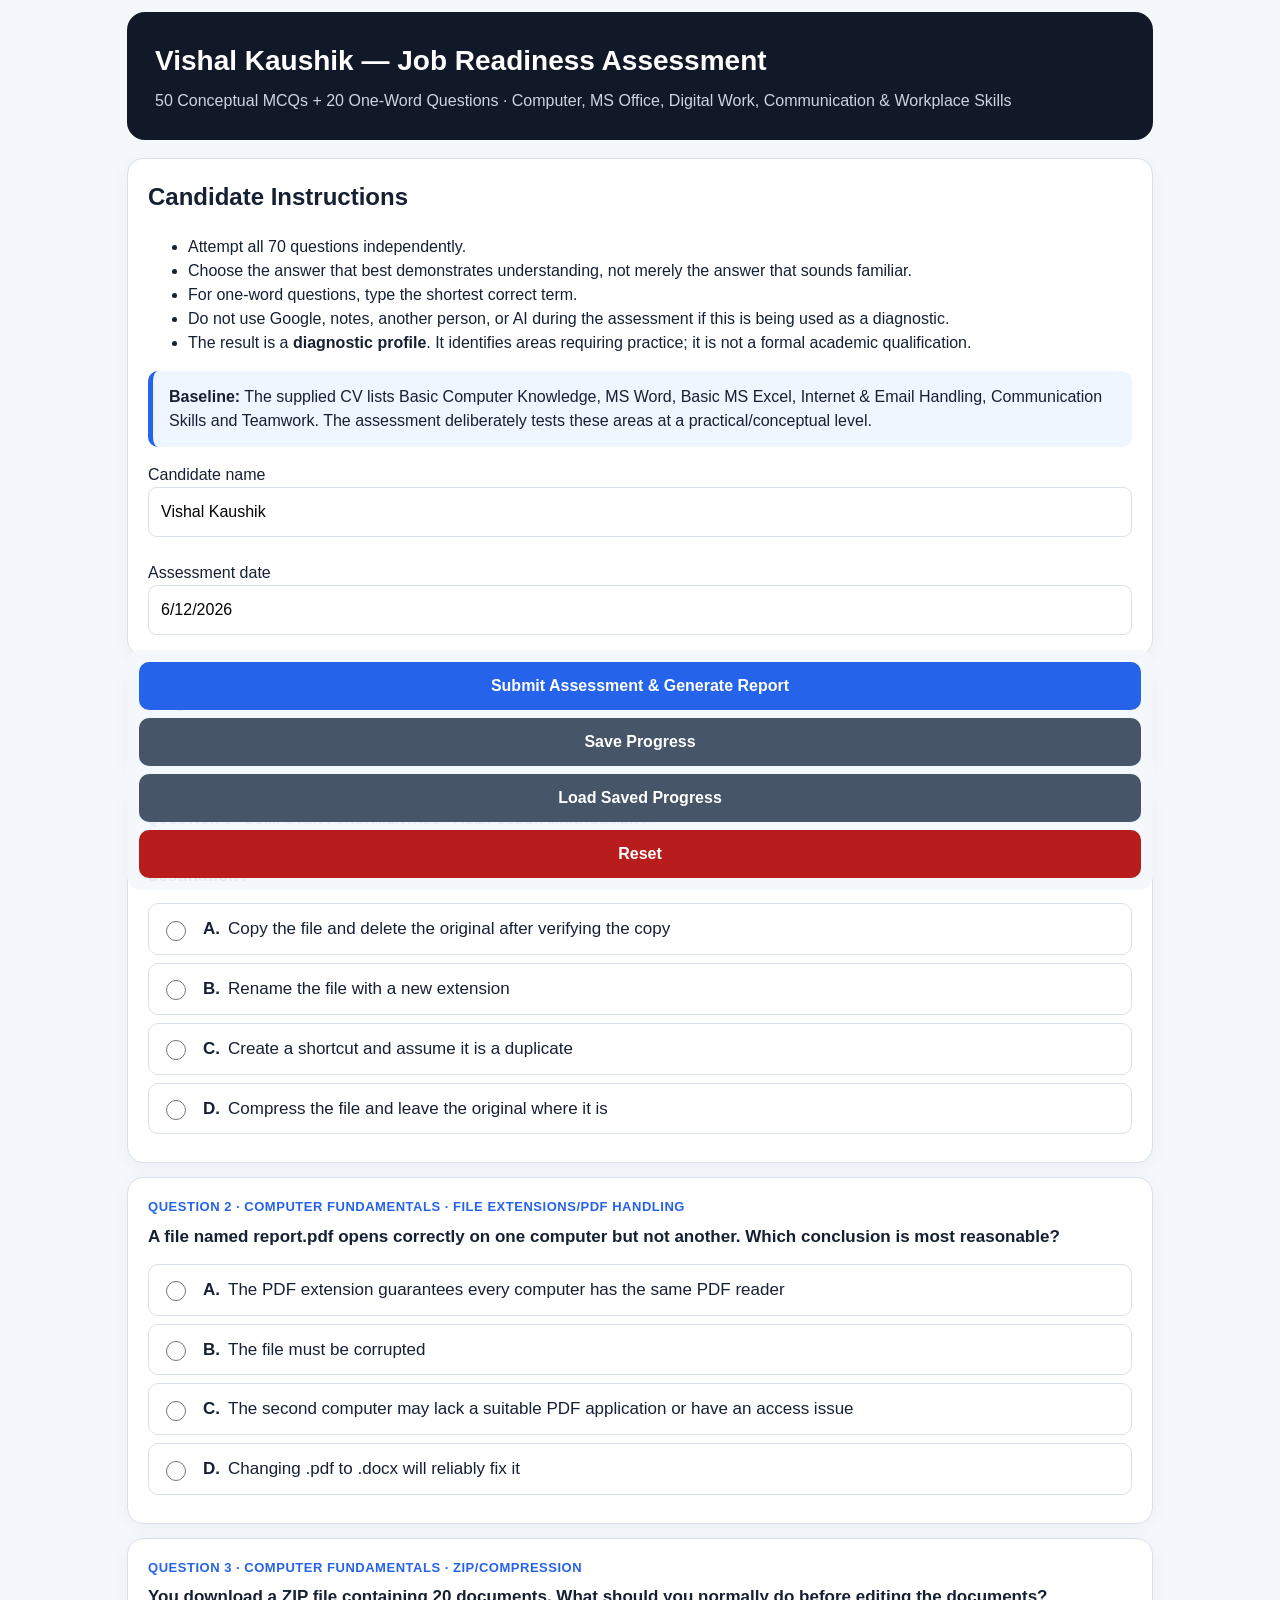
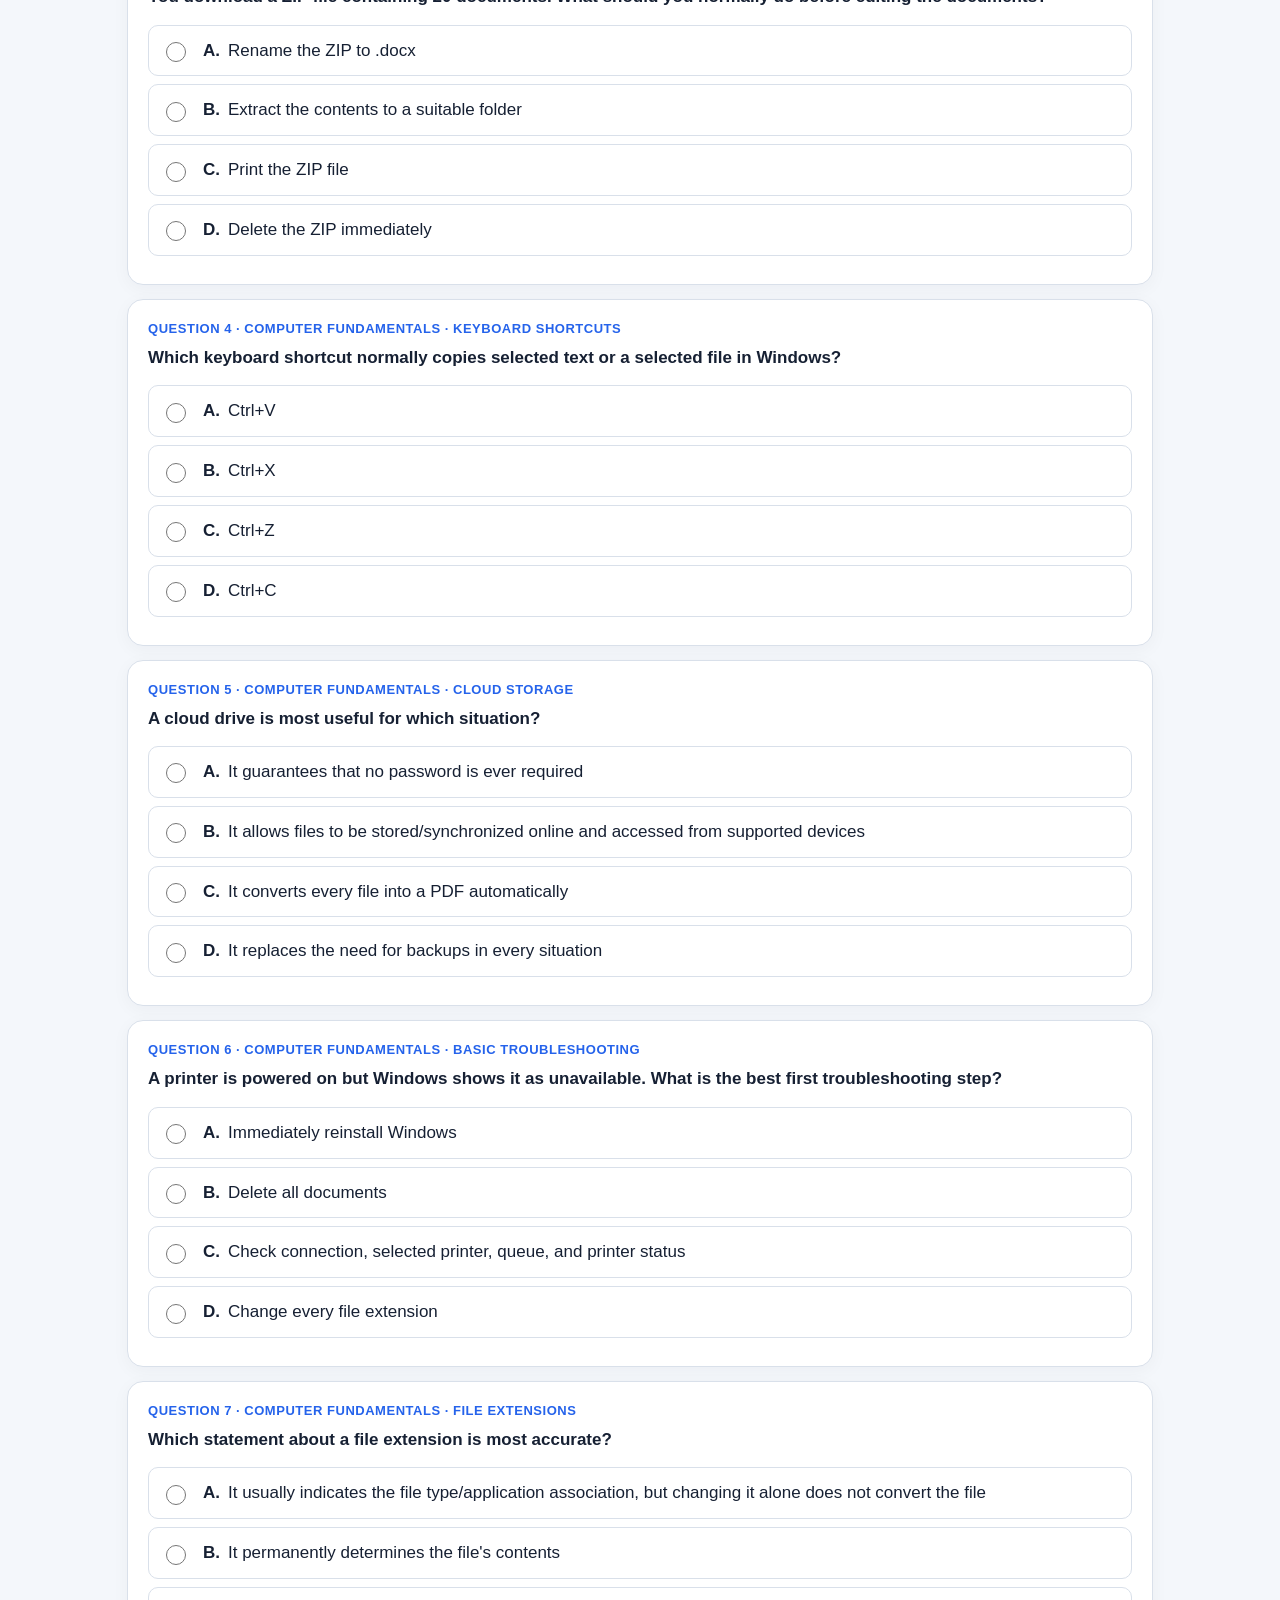
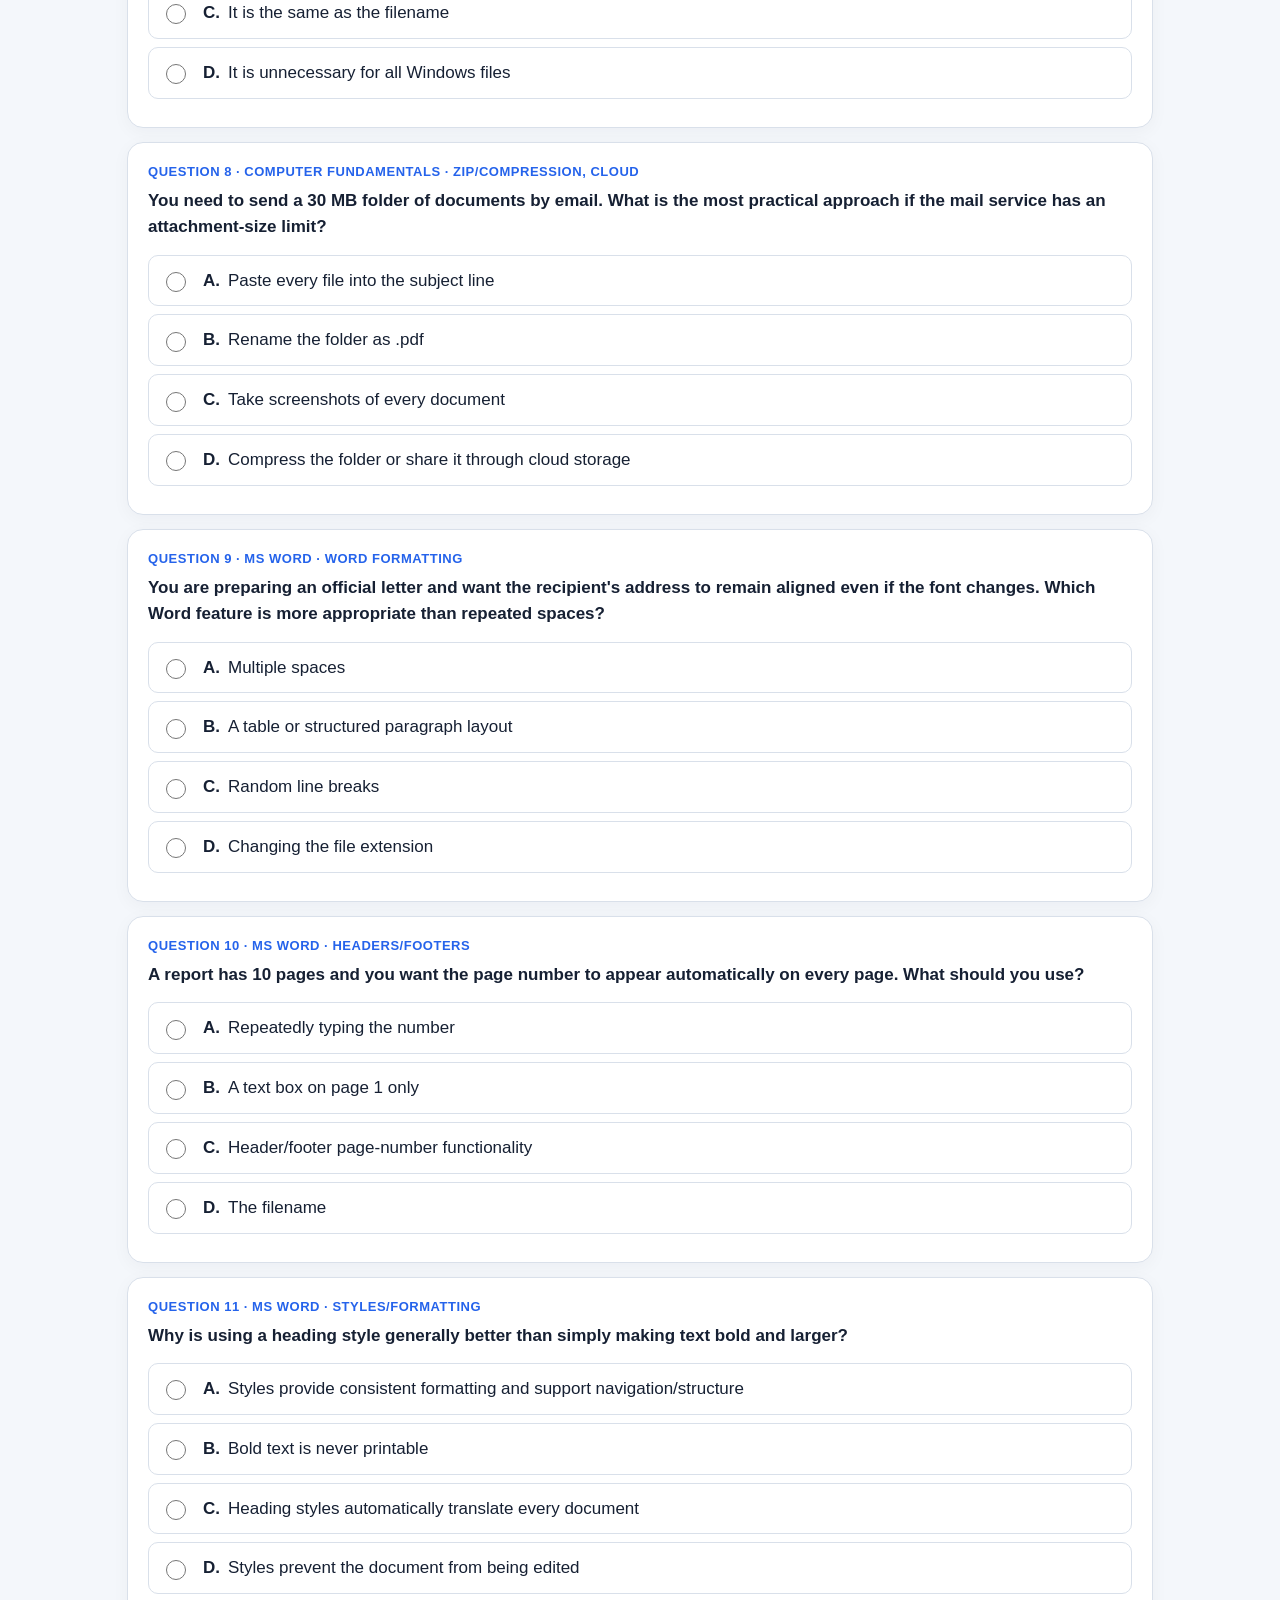
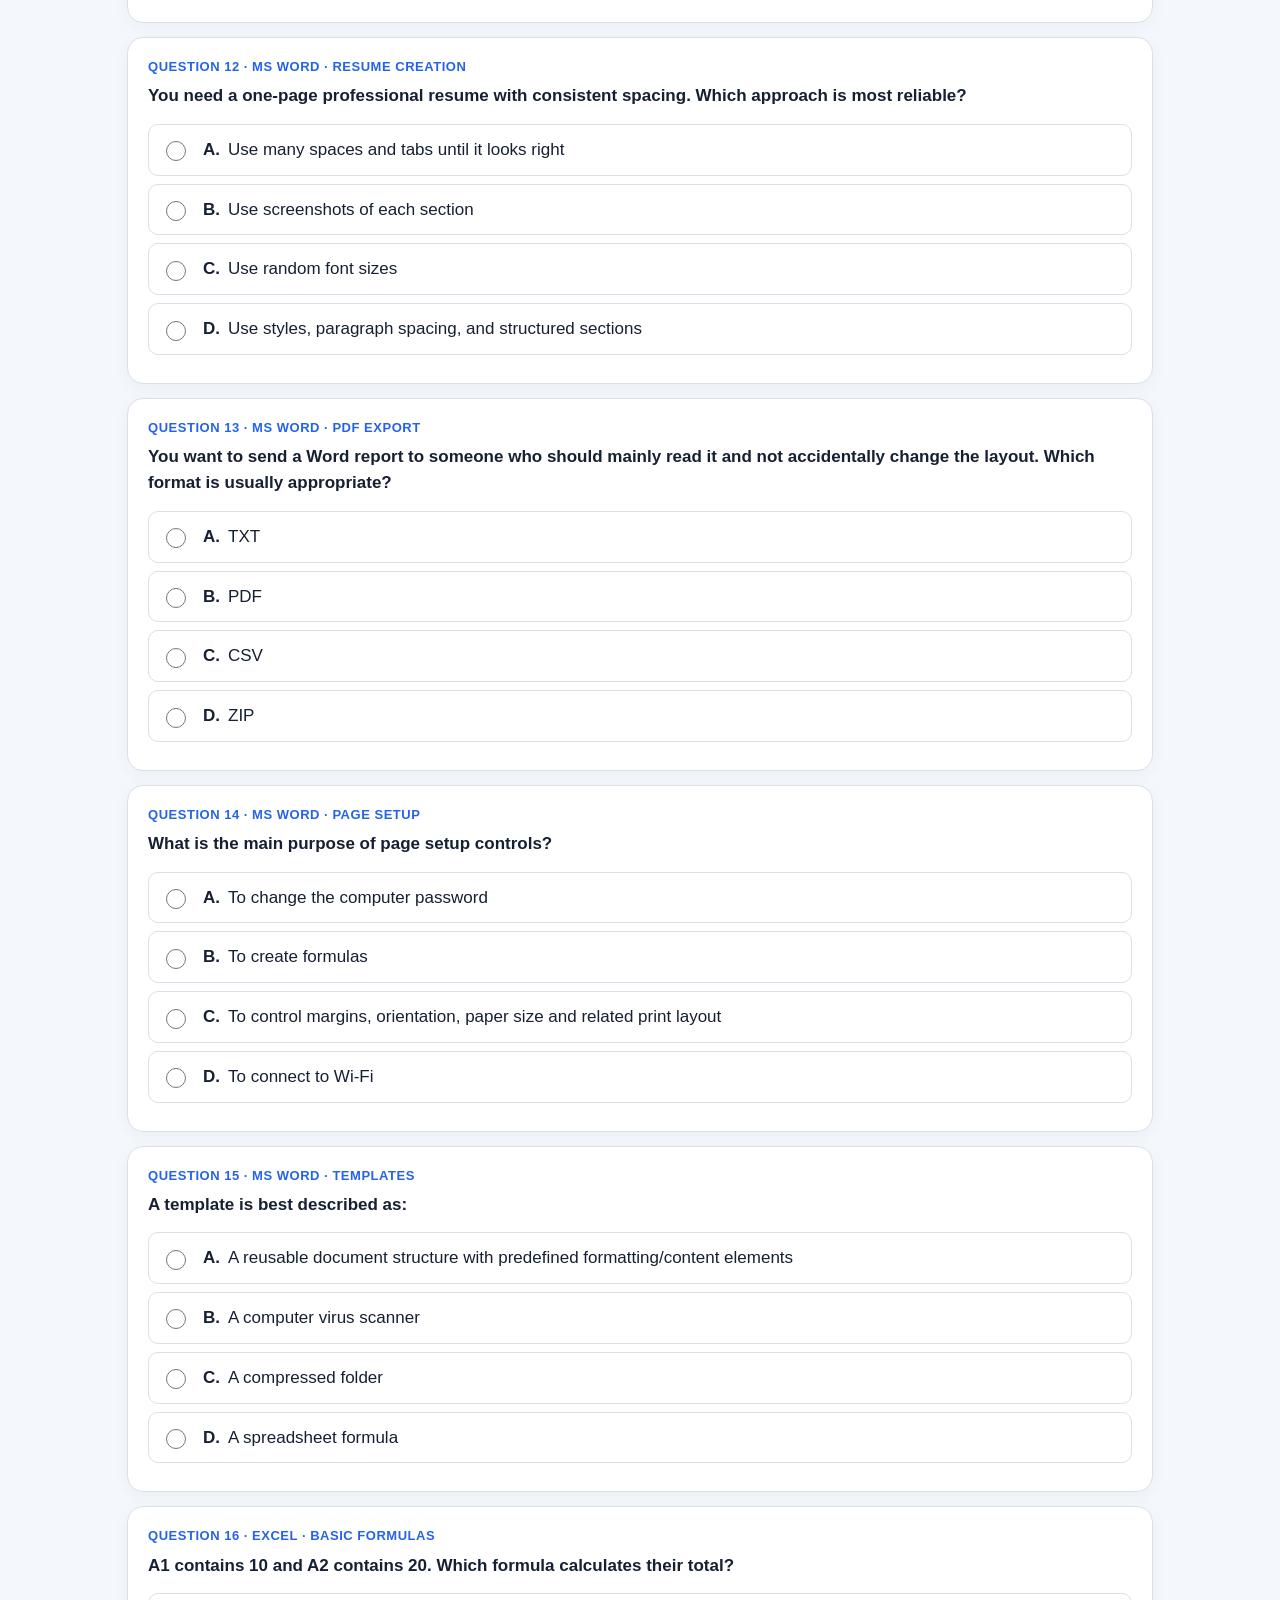
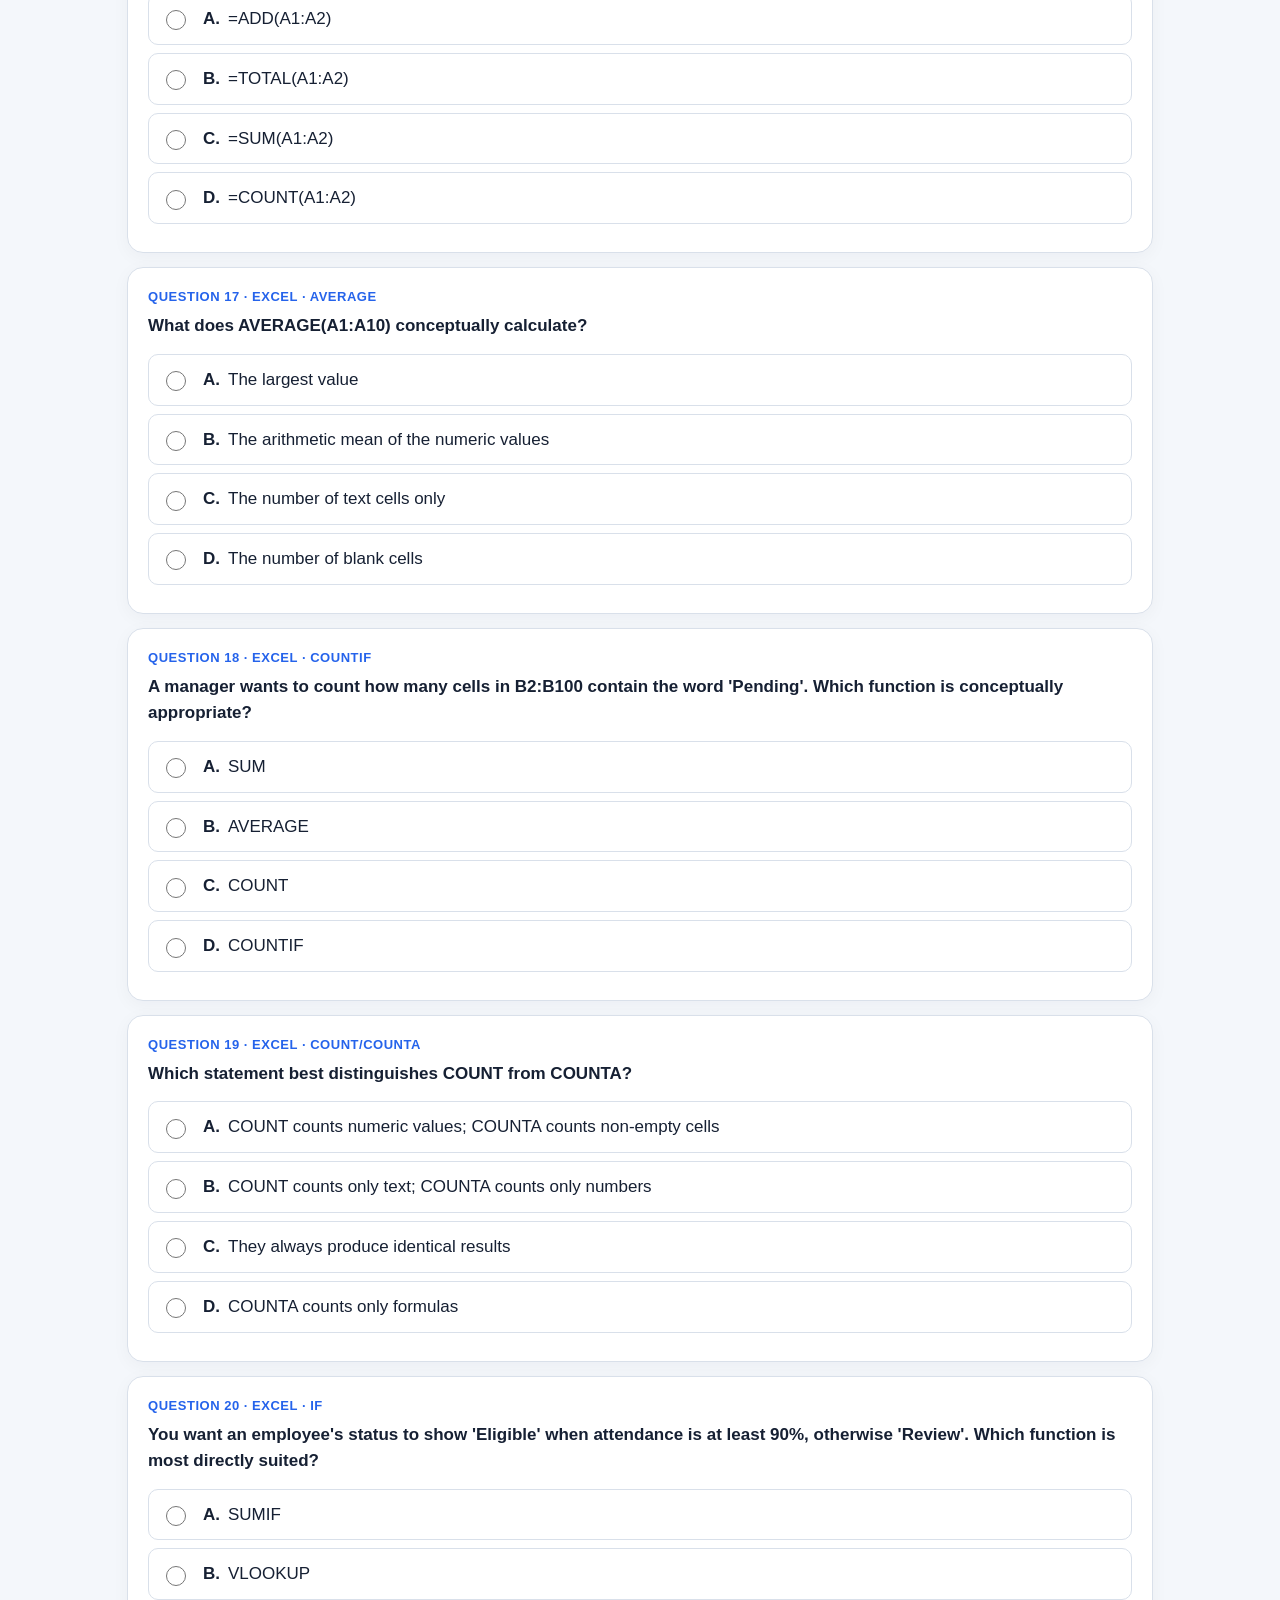
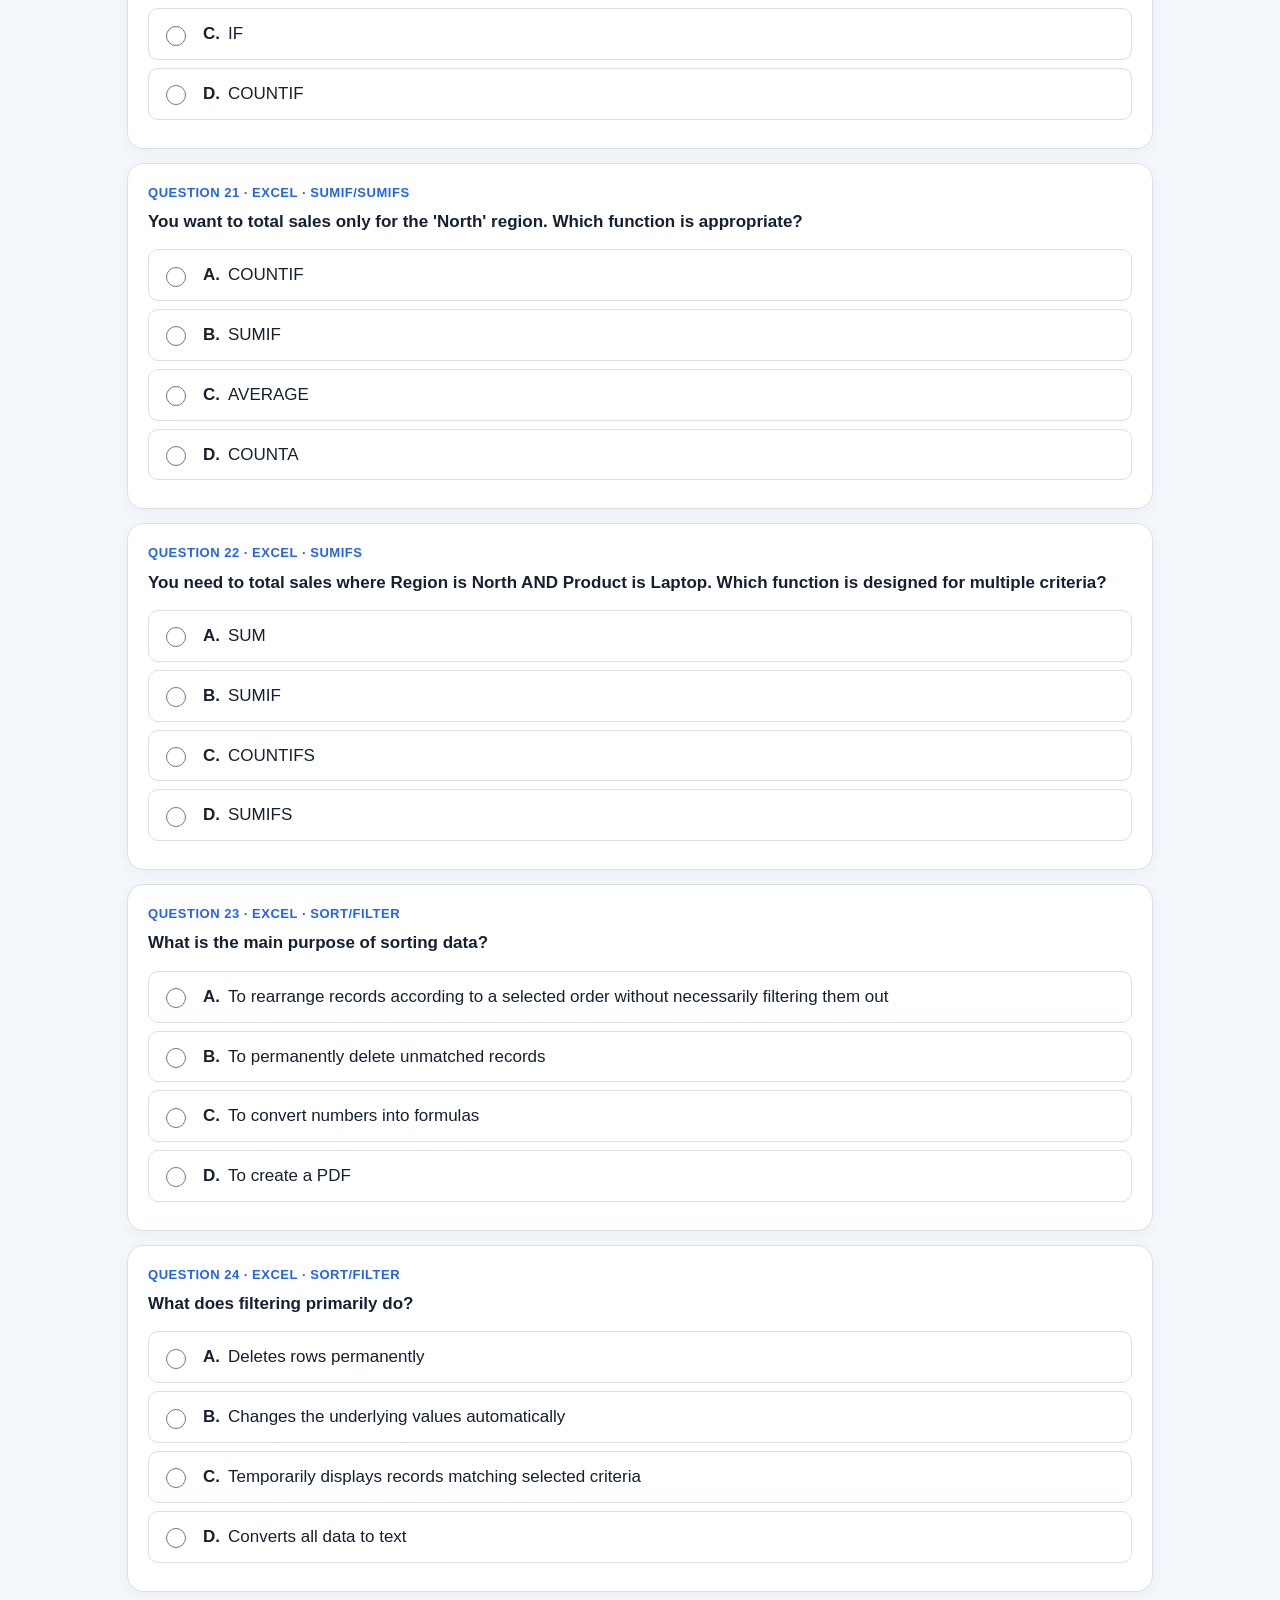
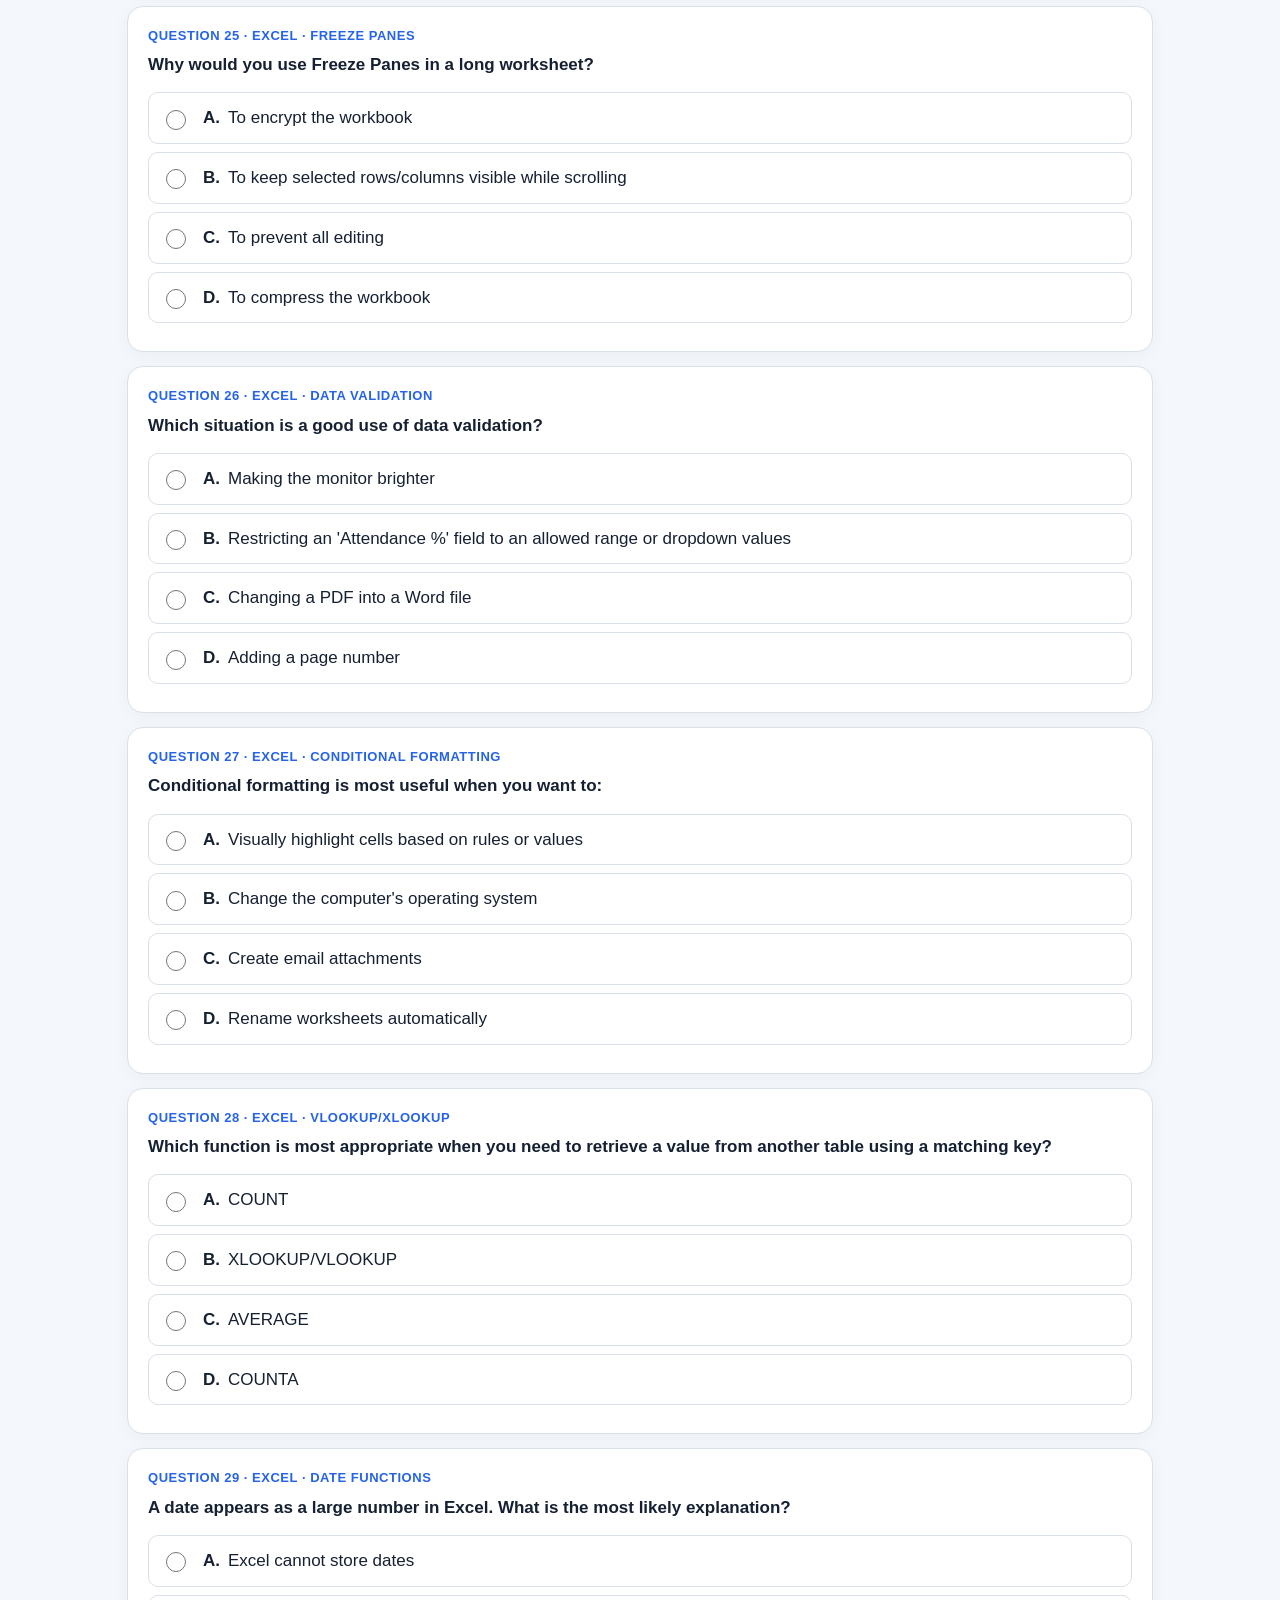
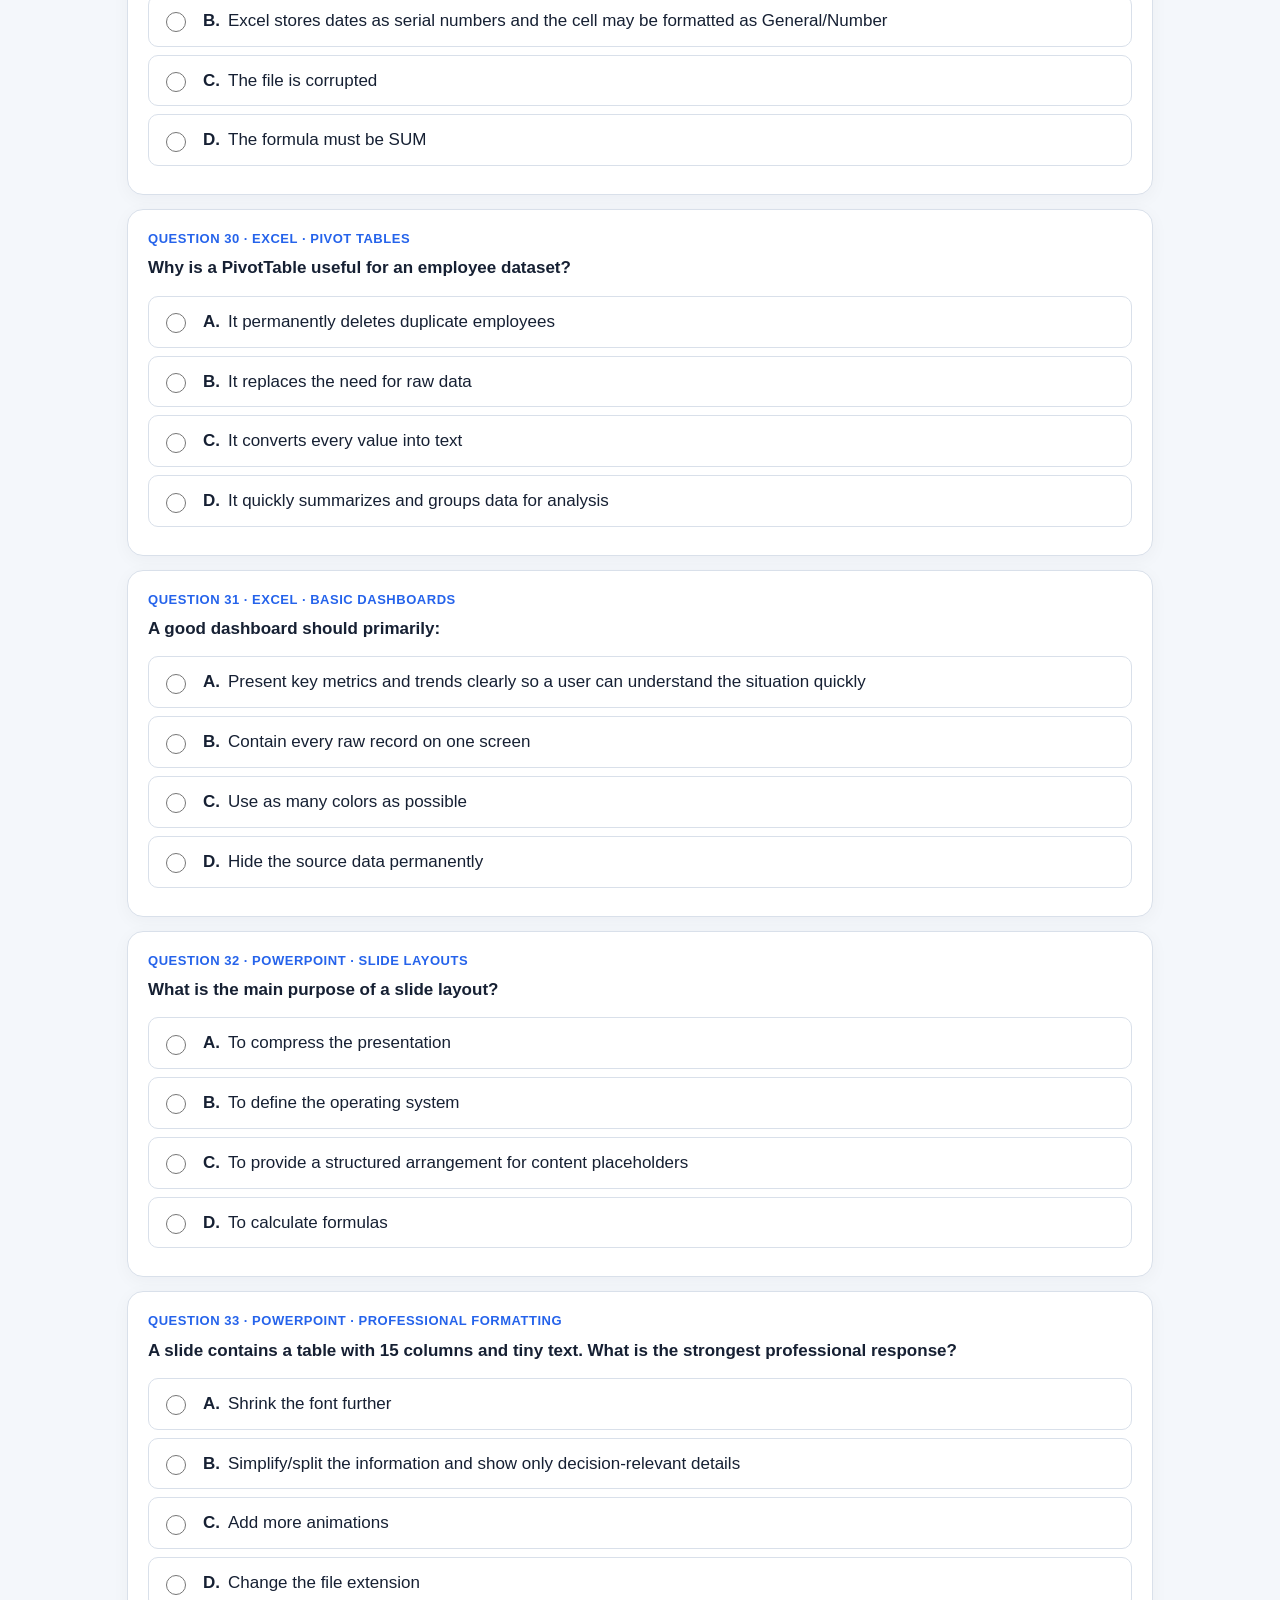
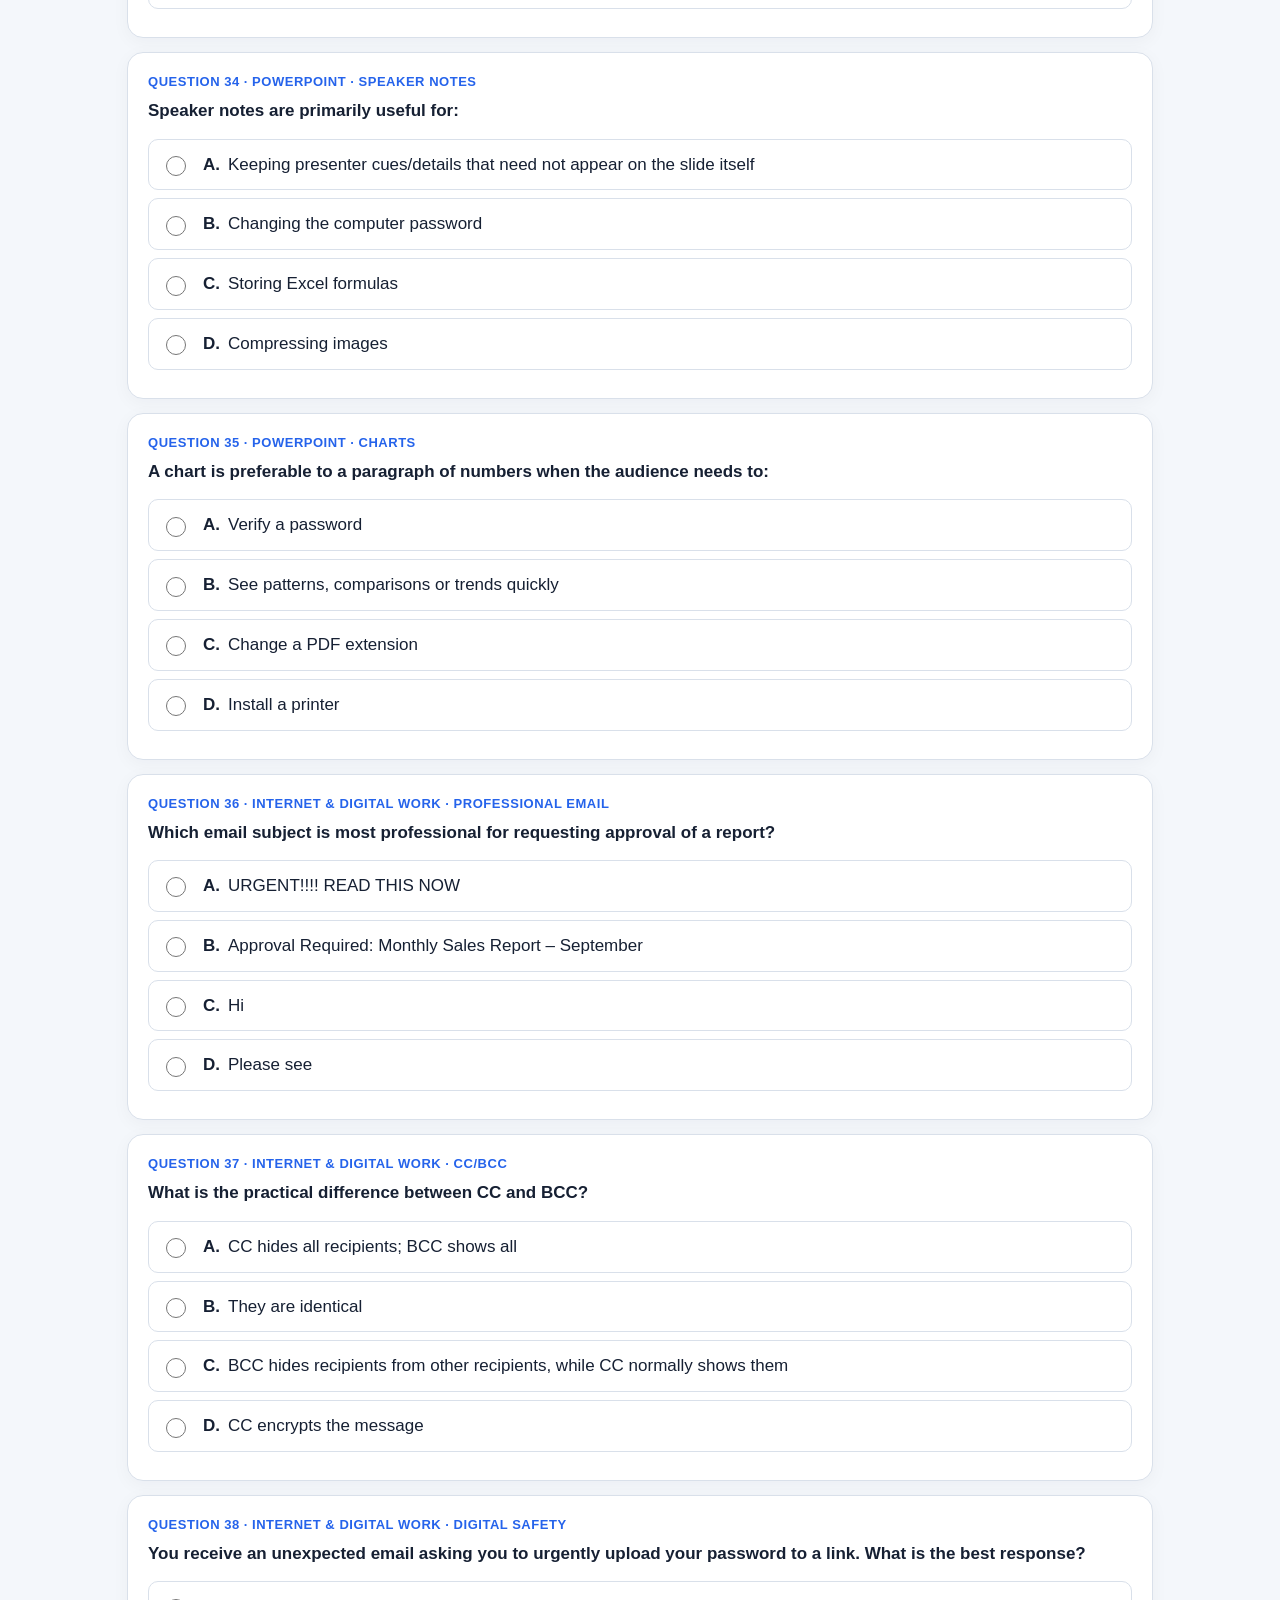
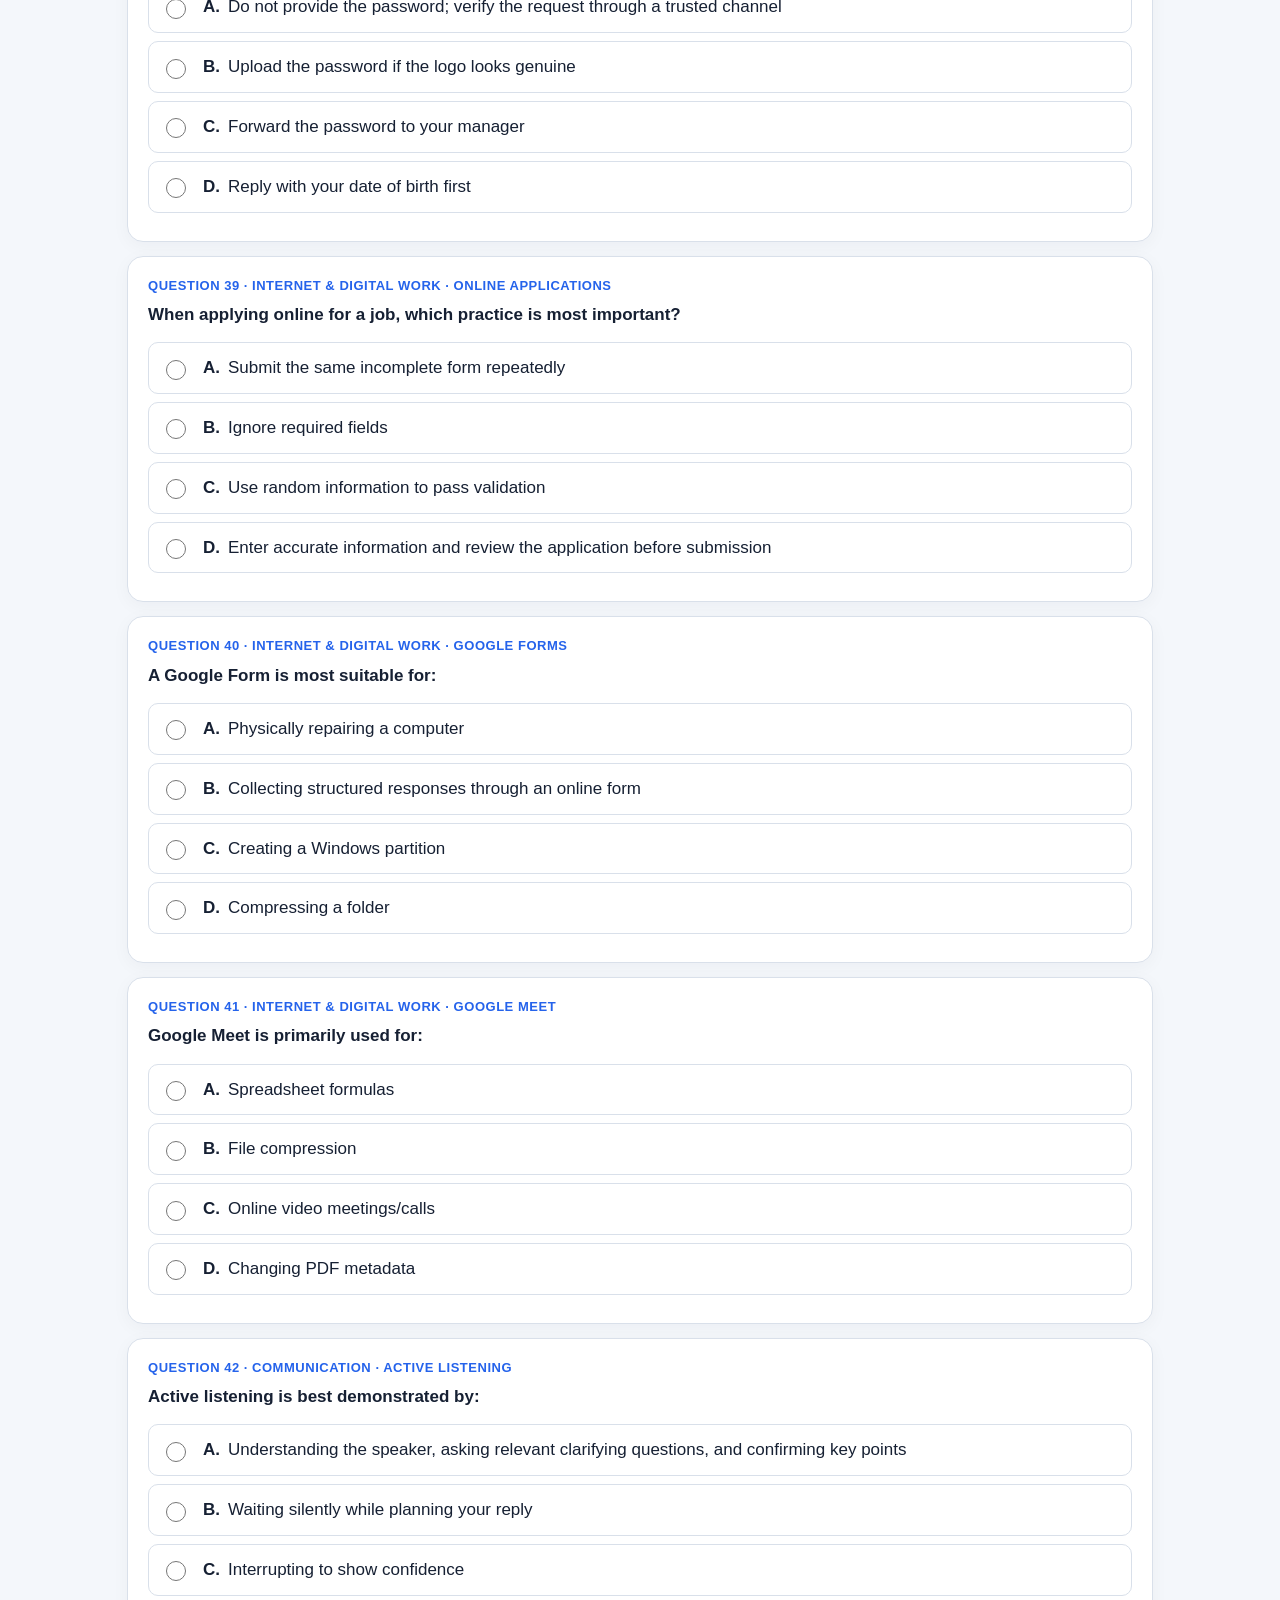
==== commit 0e16d8a4: "Fix assessment question rendering" ====
--- a/index.html
+++ b/index.html
@@ -313,7 +313,7 @@
  const blob=new Blob([JSON.stringify({candidate:document.getElementById('candidateName').value,report:text},null,2)],{type:'application/json'});
  const a=document.createElement('a');a.href=URL.createObjectURL(blob);a.download='Vishal_Assessment_Report.json';a.click();
 }
-document.addEventListener("input",updateProgress); document.addEventListener("change",updateProgress); updateProgress();
+document.addEventListener("input",updateProgress); document.addEventListener("change",updateProgress); init(); updateProgress();
 </script>
 </body>
 </html>
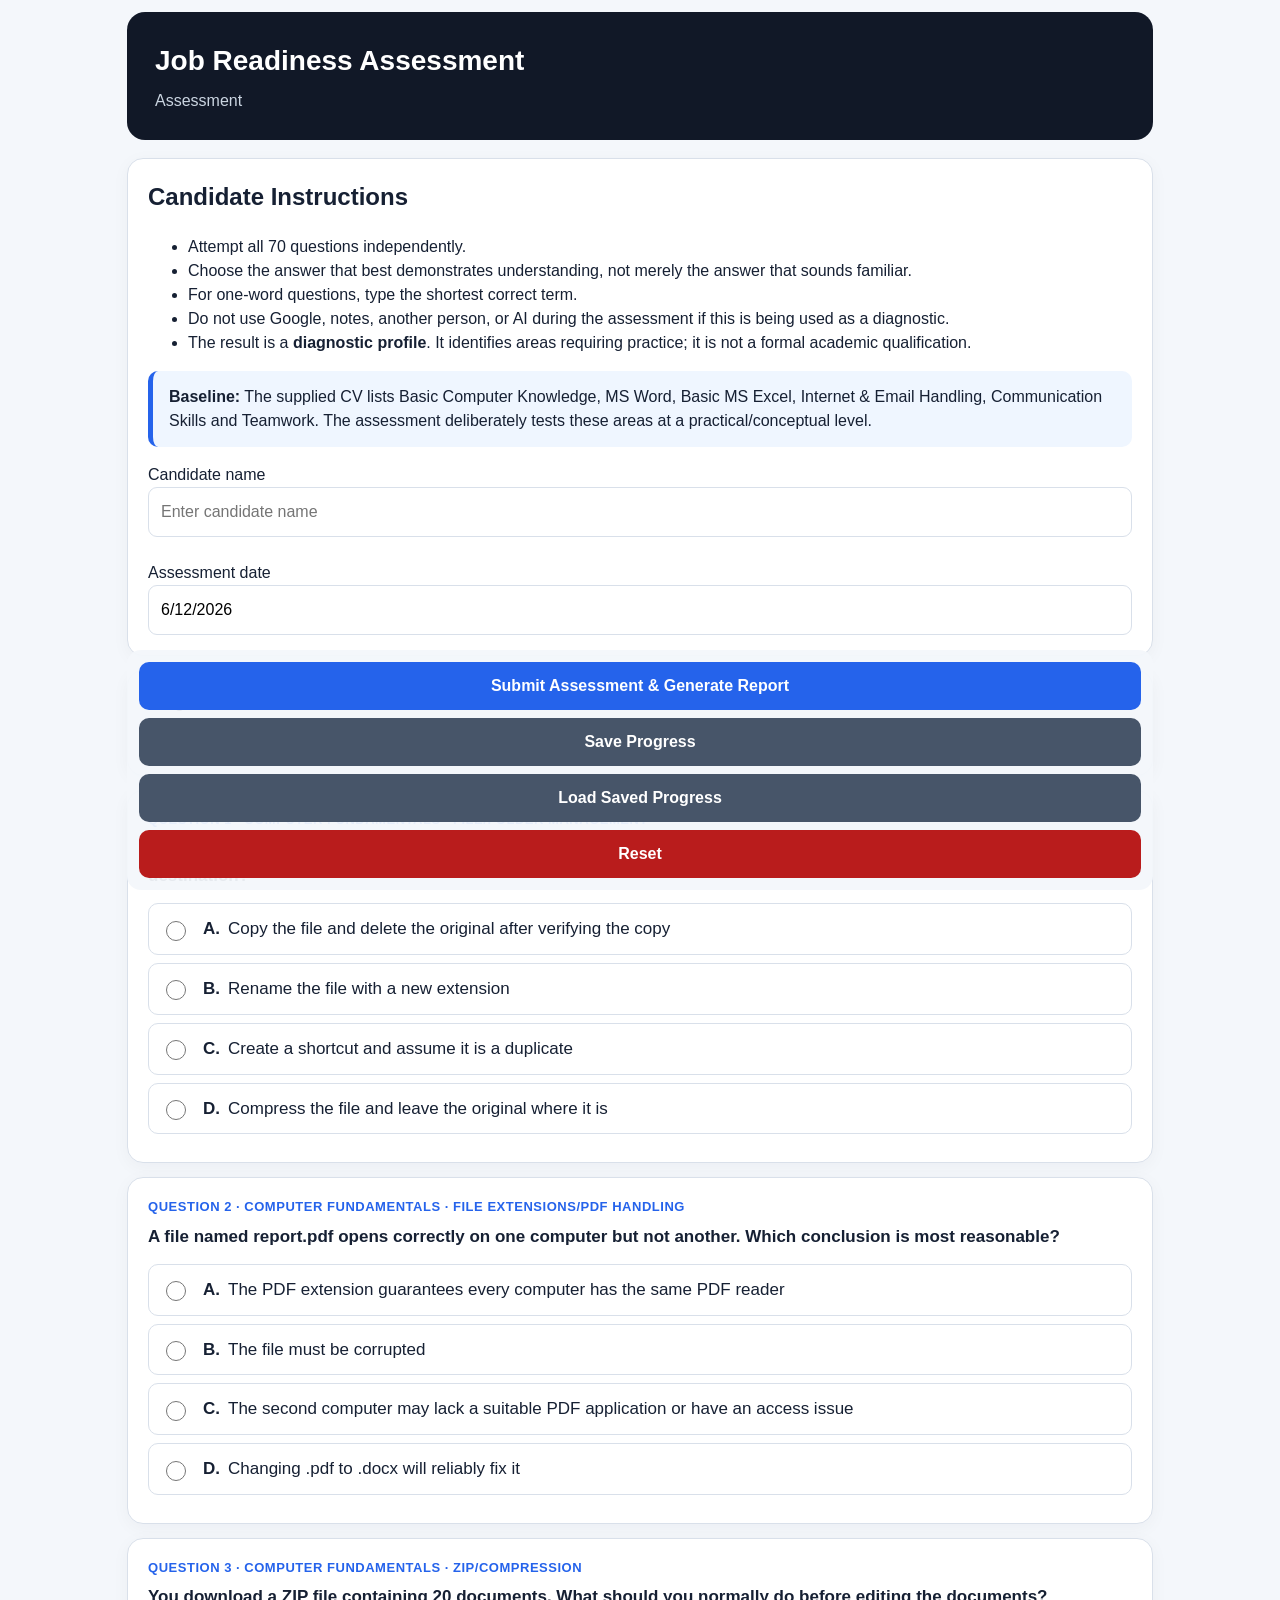
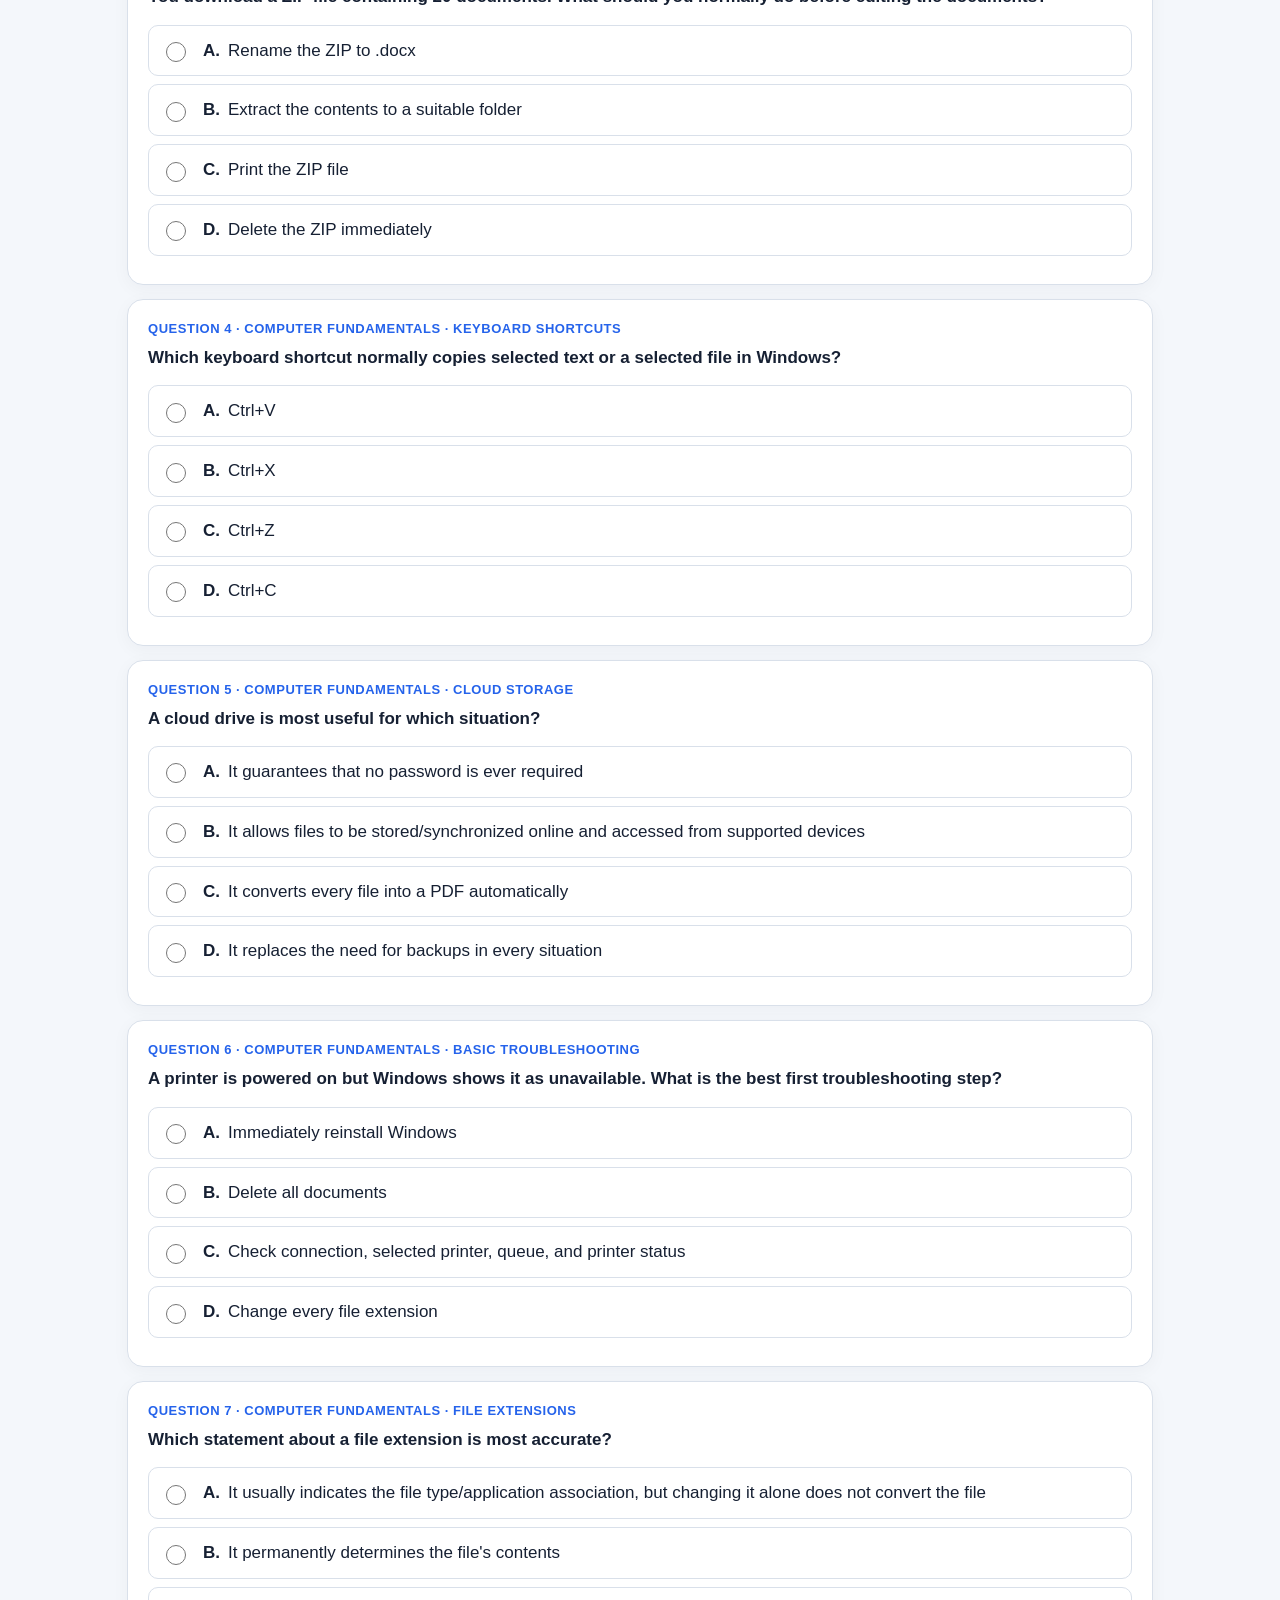
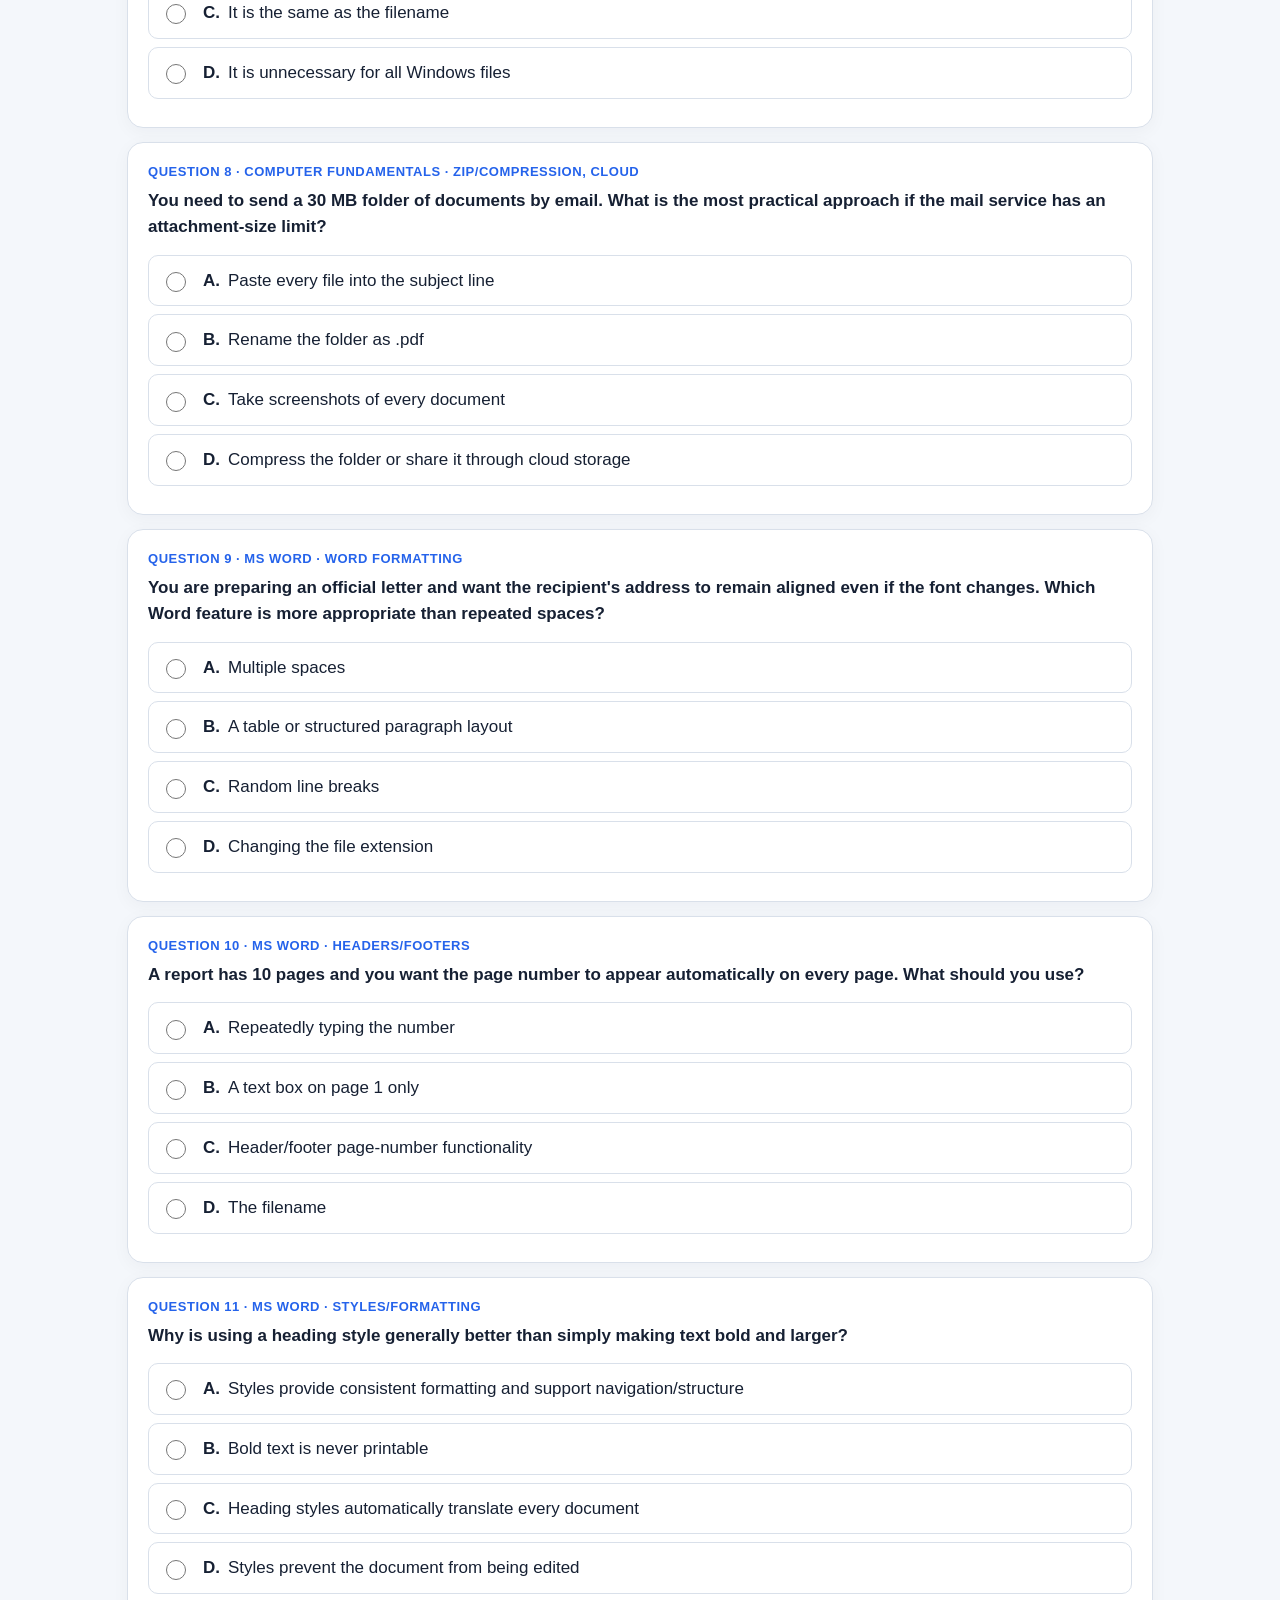
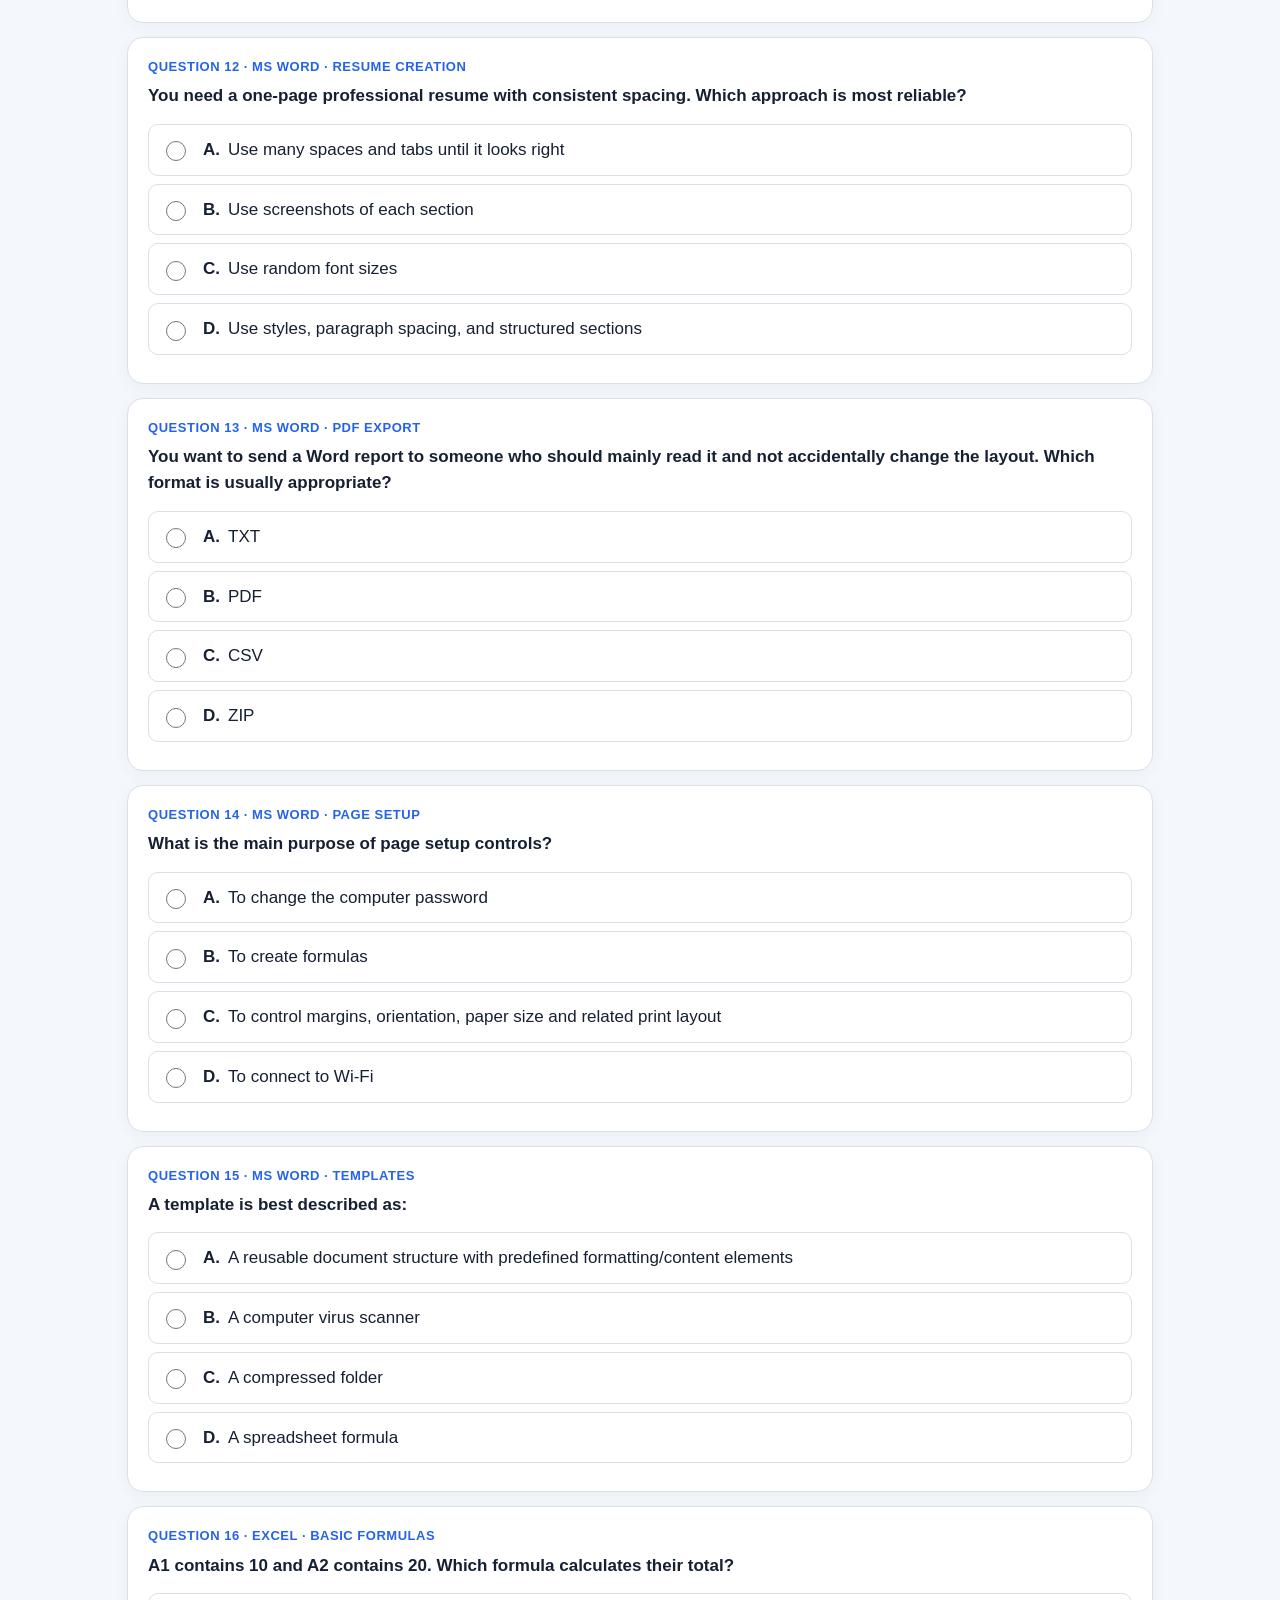
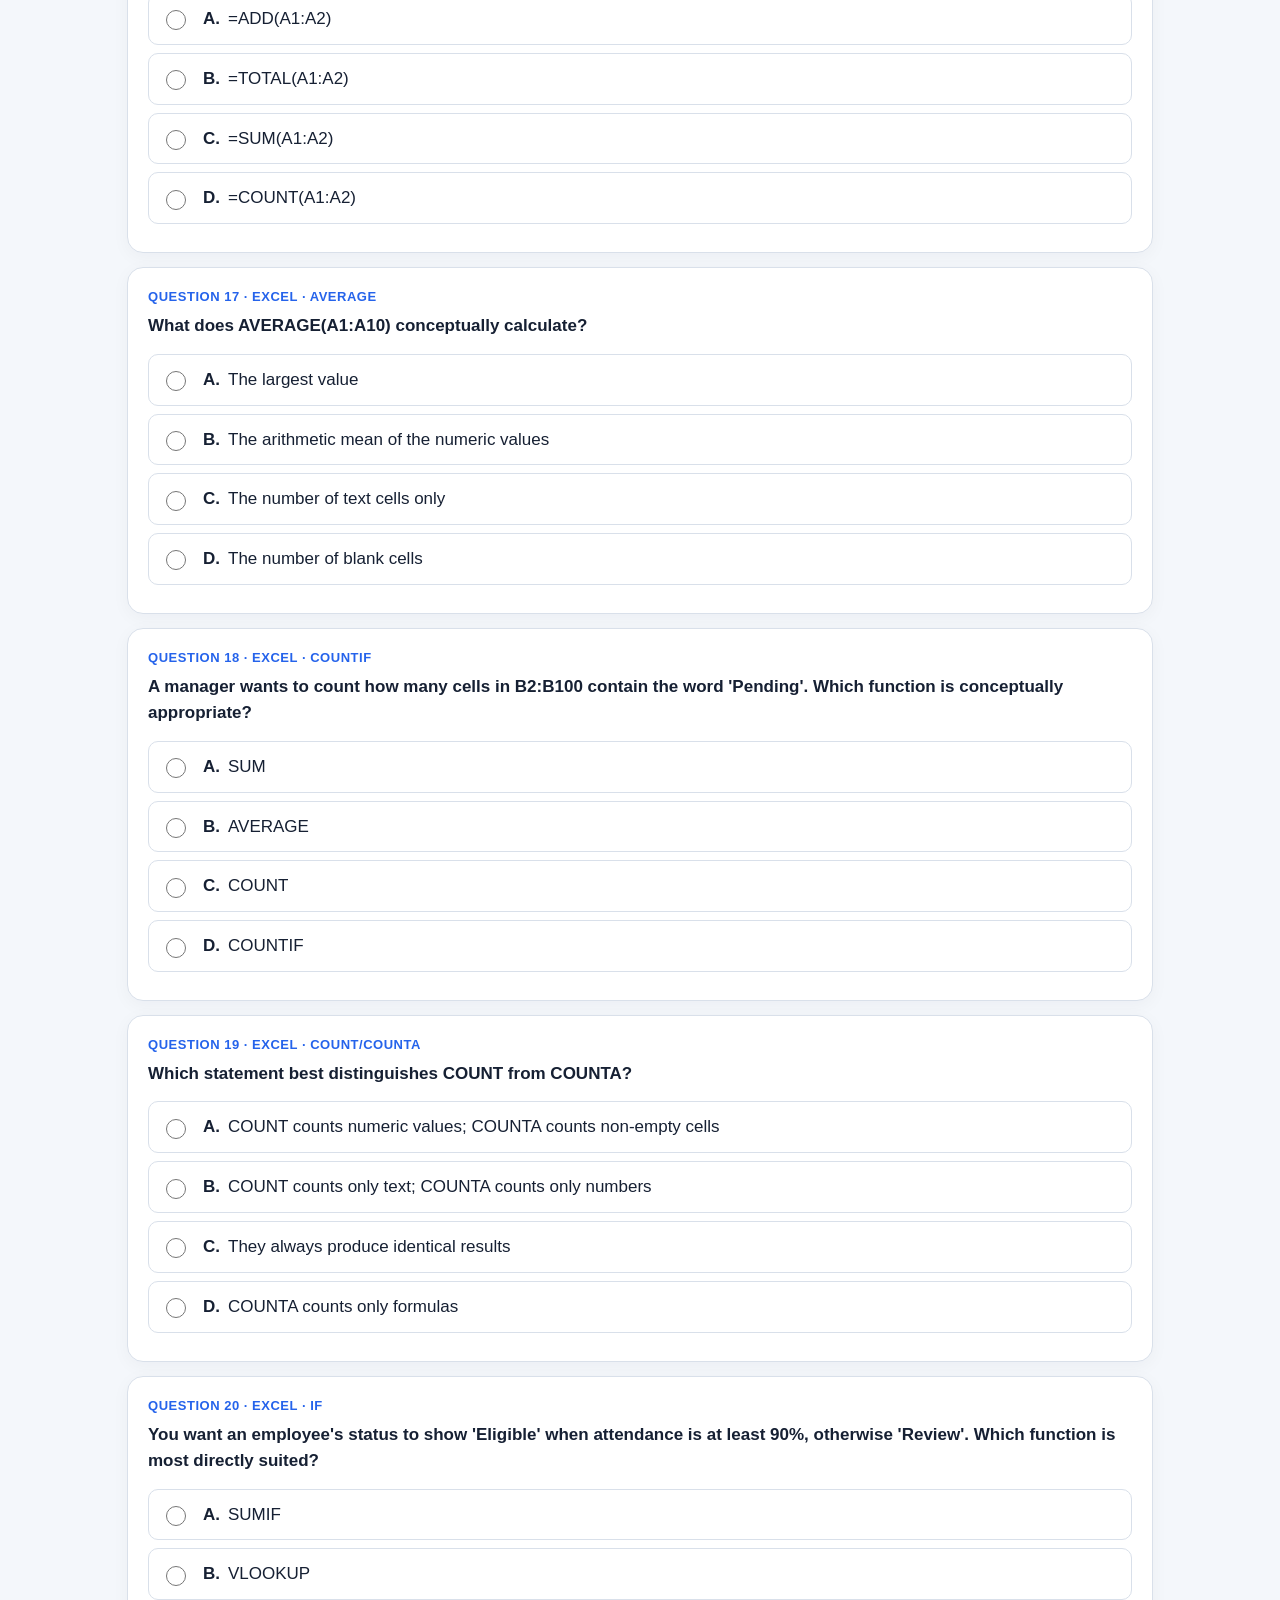
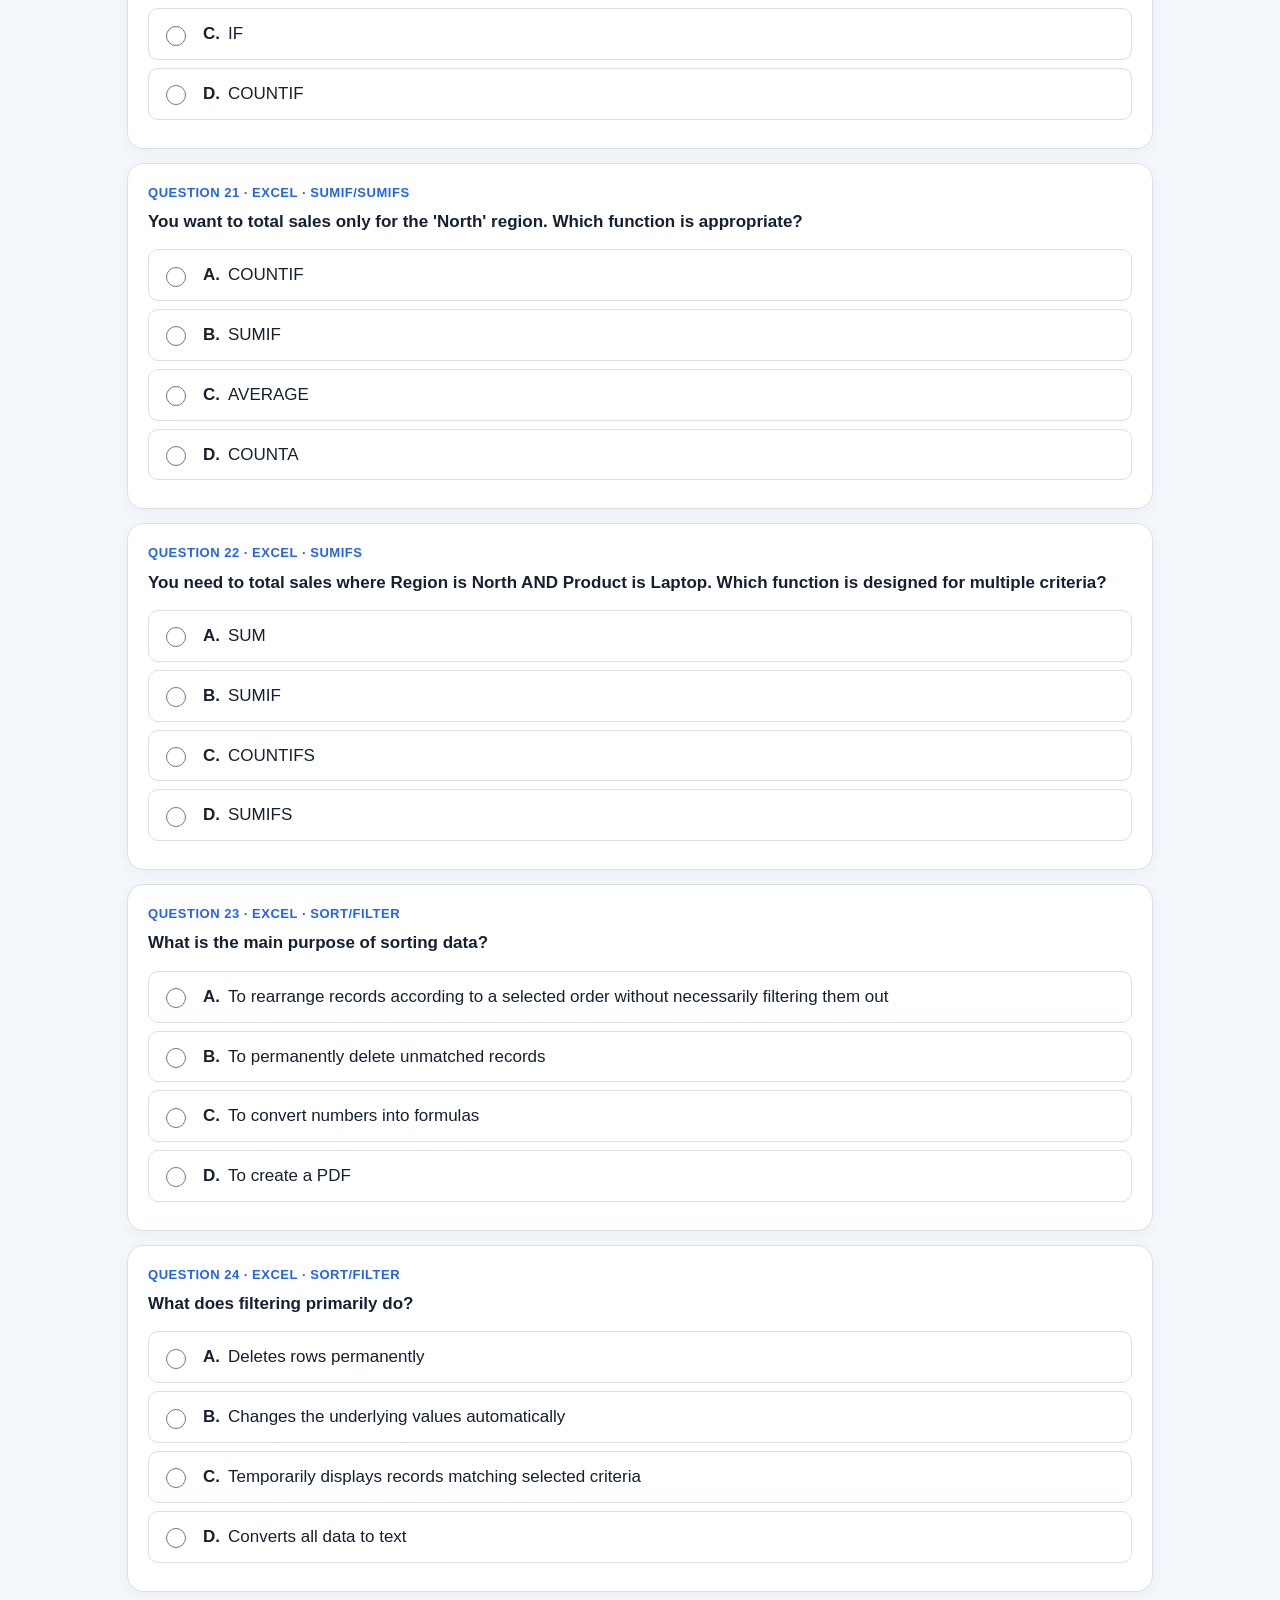
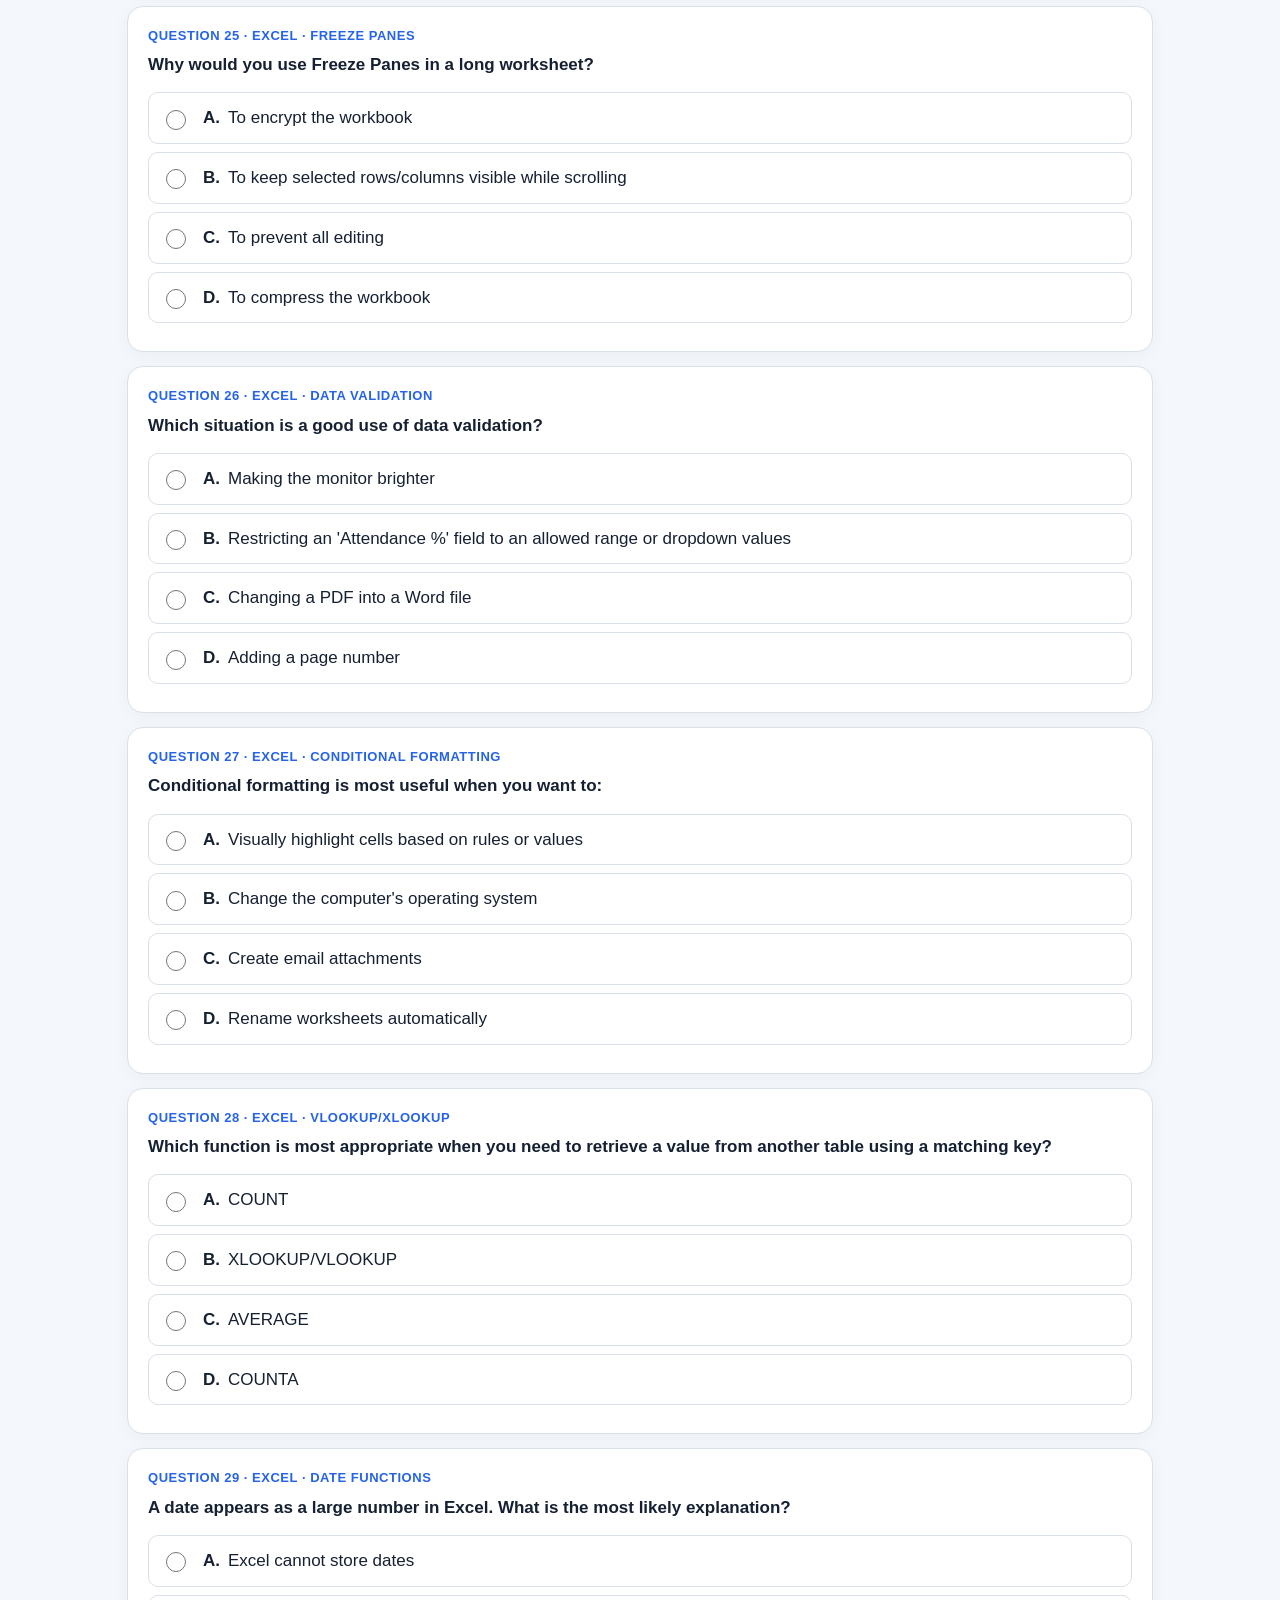
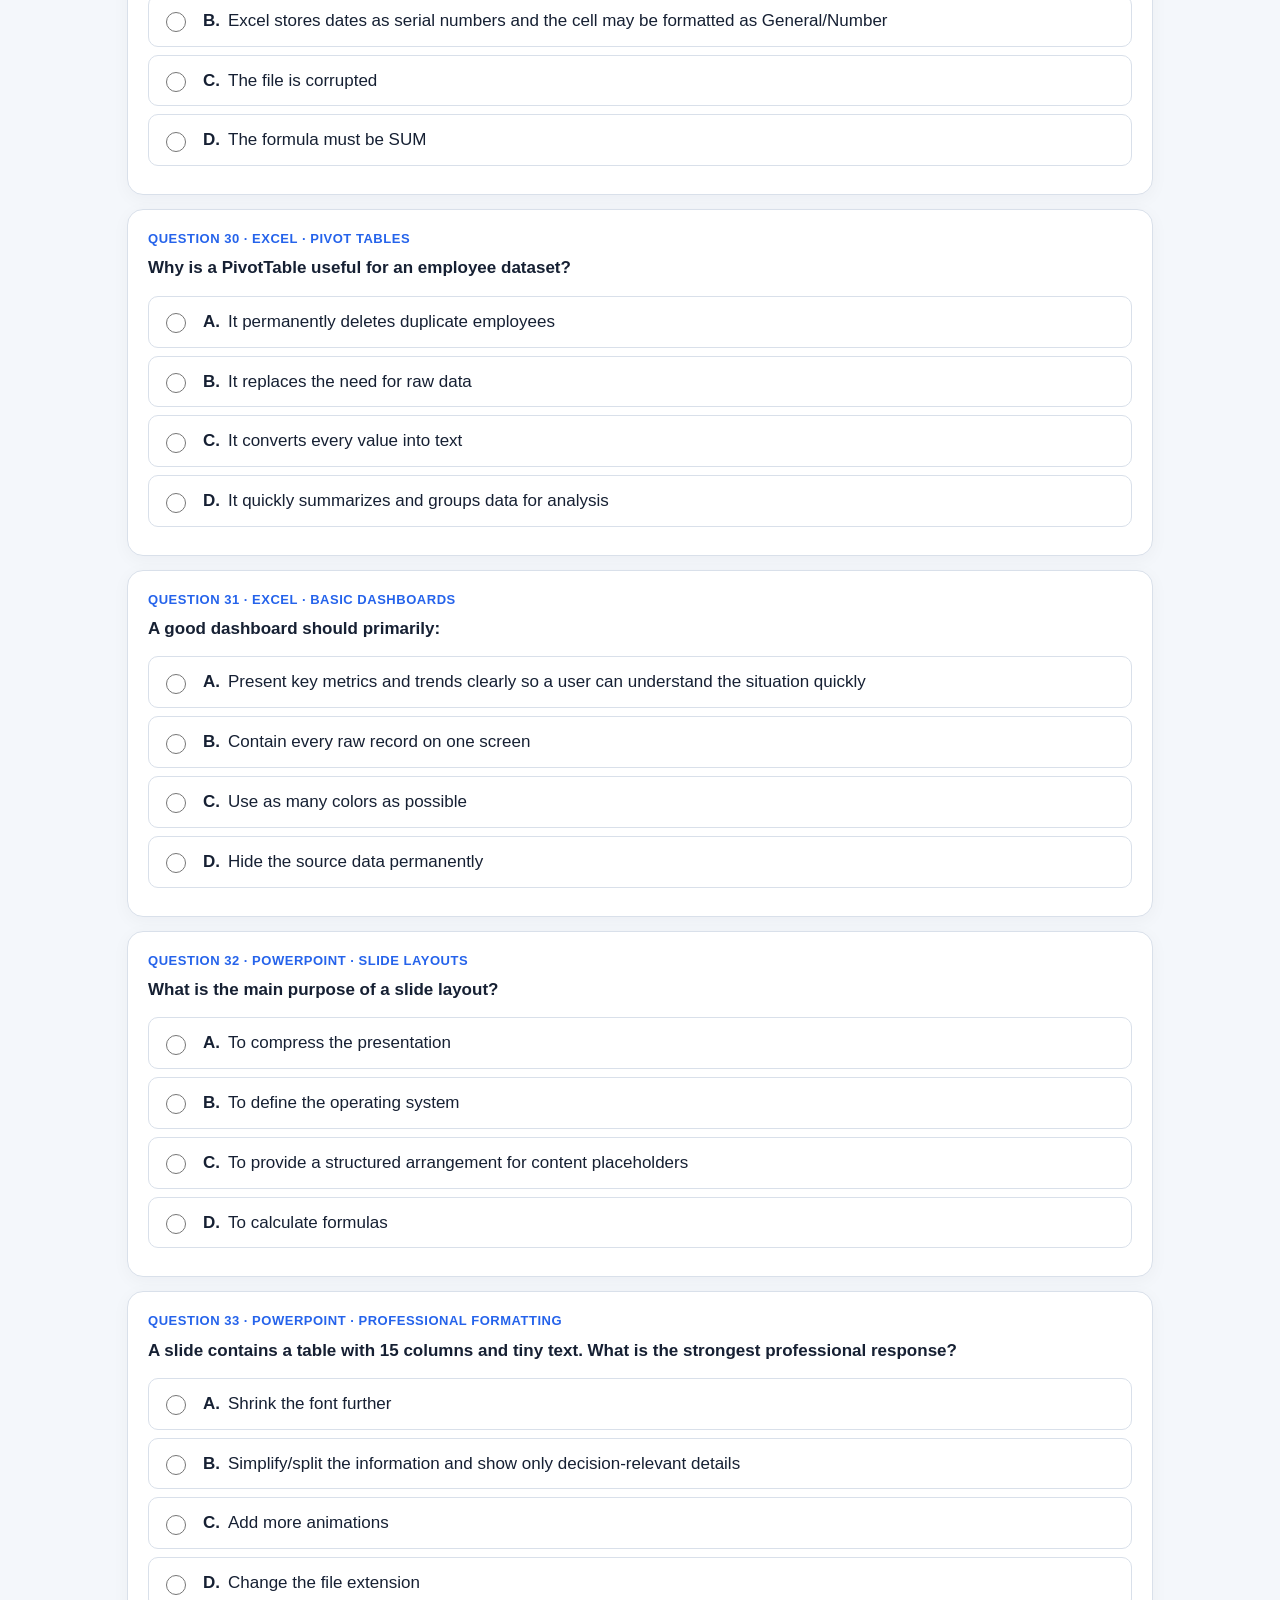
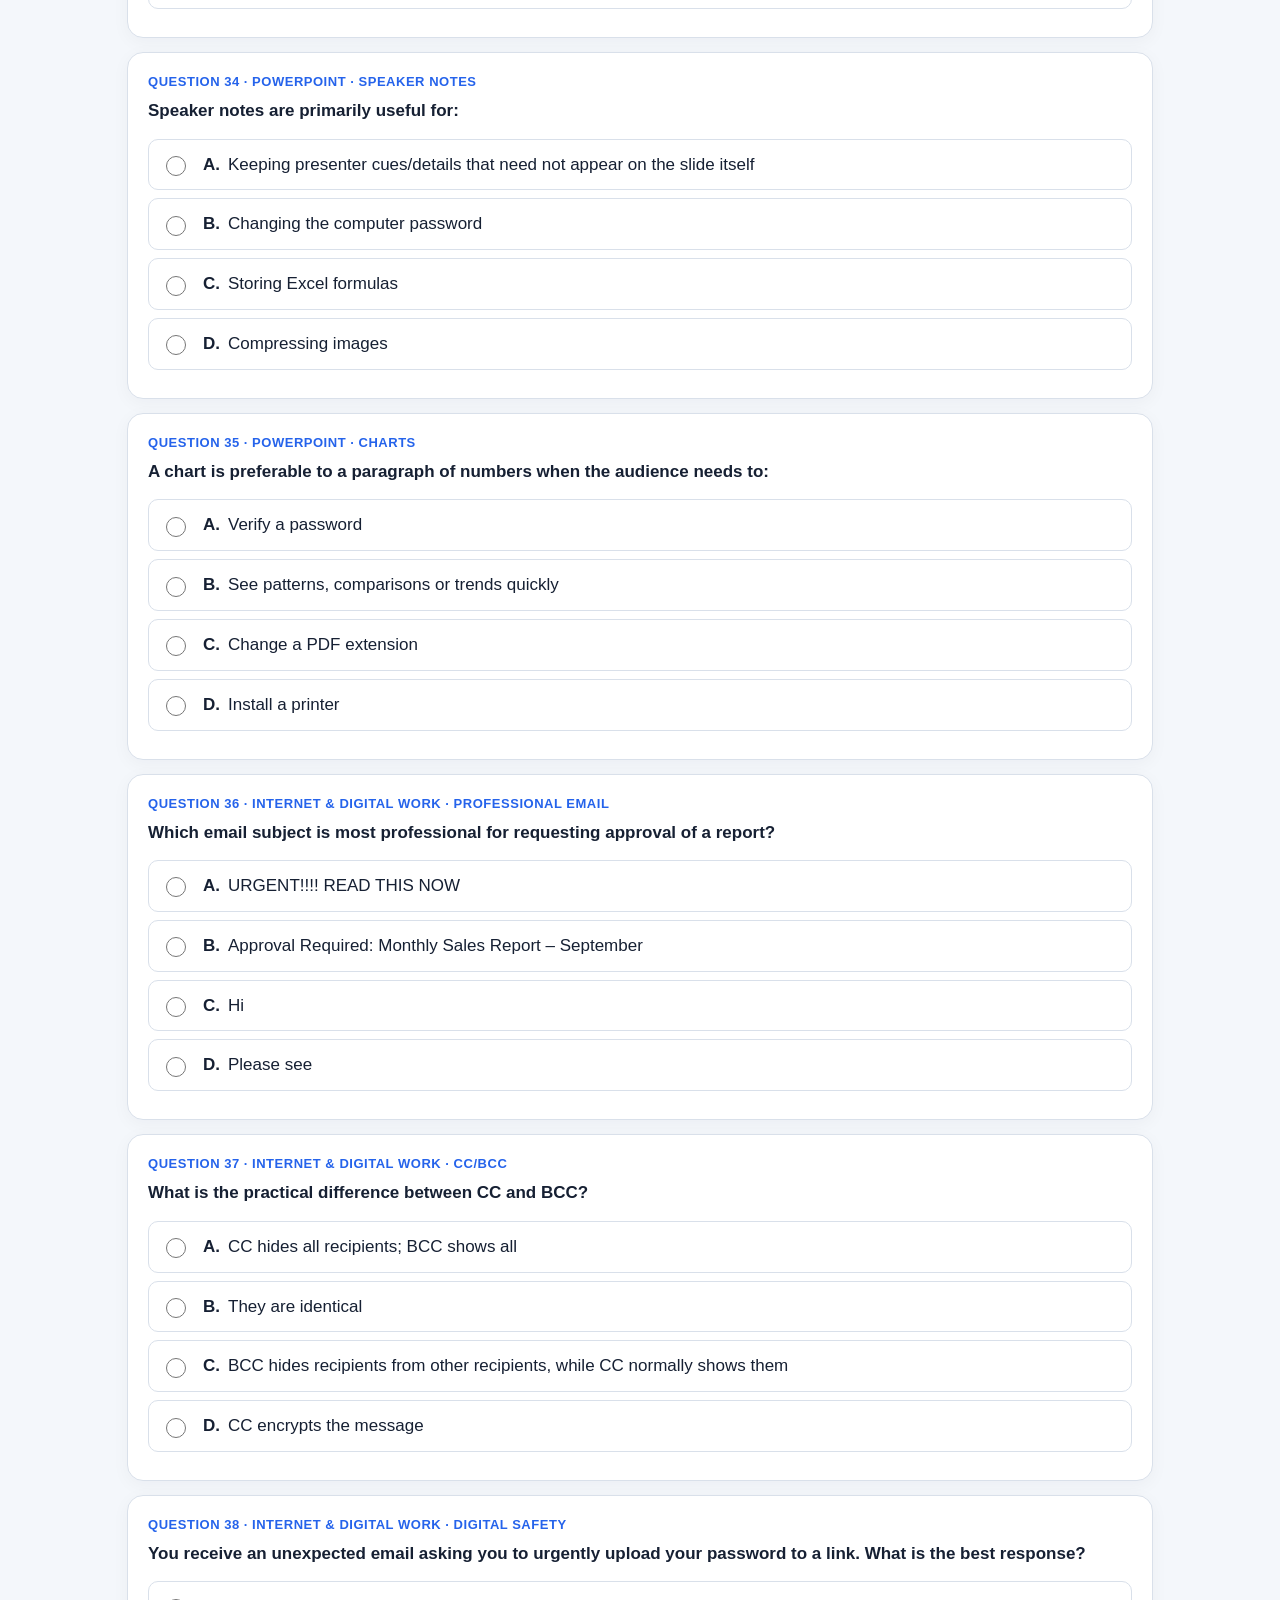
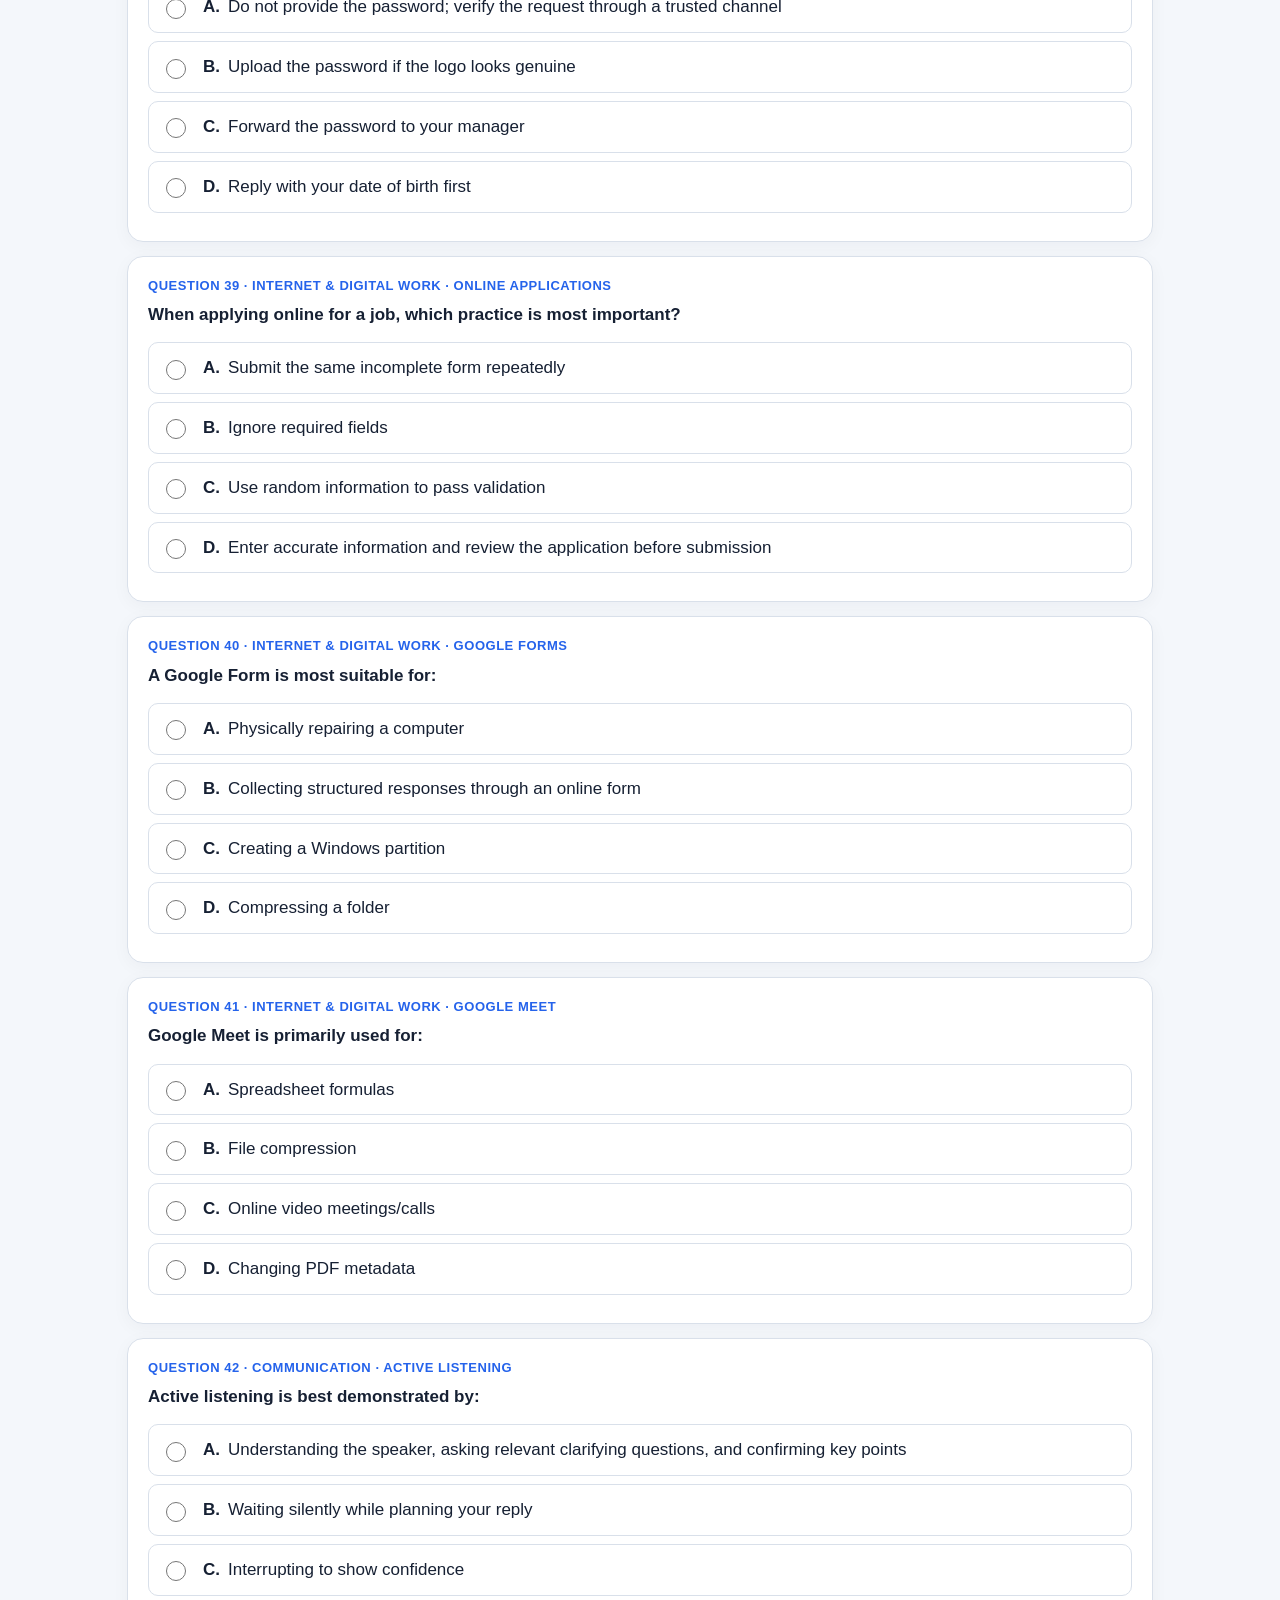
==== commit a8640281: "Make assessment reusable for multiple candidates" ====
--- a/index.html
+++ b/index.html
@@ -3,95 +3,14 @@
 <head>
 <meta charset="utf-8">
 <meta name="viewport" content="width=device-width,initial-scale=1">
-<title>Vishal Kaushik — Job Readiness Assessment</title>
-<style>
-:root{--bg:#f4f7fb;--card:#fff;--ink:#162033;--muted:#667085;--line:#d9e0ea;--accent:#2563eb;--good:#15803d;--warn:#b45309;--bad:#b91c1c}
-*{box-sizing:border-box} body{margin:0;background:var(--bg);font-family:Inter,Segoe UI,Arial,sans-serif;color:var(--ink);line-height:1.5}
-.container{max-width:1050px;margin:auto;padding:24px}
-header{background:#111827;color:#fff;border-radius:18px;padding:28px;margin-bottom:18px}
-h1{margin:0 0 8px;font-size:28px} h2{margin-top:0} h3{margin-bottom:8px}
-.meta{color:#cbd5e1}.notice{background:#eff6ff;border-left:5px solid var(--accent);padding:14px 16px;border-radius:10px;margin:16px 0}
-.card{background:var(--card);border:1px solid var(--line);border-radius:16px;padding:20px;margin:14px 0;box-shadow:0 4px 18px rgba(15,23,42,.04)}
-.qnum{font-size:13px;font-weight:700;color:var(--accent);text-transform:uppercase;letter-spacing:.04em}
-.question{font-size:17px;font-weight:650;margin:7px 0 14px}
-.option{display:block;padding:11px 13px;border:1px solid var(--line);border-radius:10px;margin:8px 0;cursor:pointer}
-.option:hover{border-color:#93c5fd;background:#f8fbff}.option input{margin-right:9px}
-textarea,input[type=text]{width:100%;padding:12px;border:1px solid var(--line);border-radius:9px;font:inherit}
-button{border:0;border-radius:10px;padding:12px 17px;font-weight:700;cursor:pointer;background:var(--accent);color:#fff}
-button.secondary{background:#475569} button.danger{background:#b91c1c}
-.actions{display:flex;gap:10px;flex-wrap:wrap;position:sticky;bottom:10px;background:rgba(244,247,251,.94);padding:12px;border-radius:14px;z-index:5}
-.progress{height:10px;background:#e5e7eb;border-radius:99px;overflow:hidden;margin:10px 0 20px}.progress>div{height:100%;background:var(--accent);width:0}
-.hidden{display:none!important}.score{font-size:38px;font-weight:800}.grid{display:grid;grid-template-columns:repeat(auto-fit,minmax(210px,1fr));gap:12px}
-.metric{border:1px solid var(--line);border-radius:12px;padding:14px}.metric strong{font-size:24px;display:block}
-.bar{height:9px;background:#e5e7eb;border-radius:99px;overflow:hidden}.bar i{display:block;height:100%;background:var(--accent)}
-.good{color:var(--good)}.warn{color:var(--warn)}.bad{color:var(--bad)}
-table{width:100%;border-collapse:collapse}th,td{padding:9px;border-bottom:1px solid var(--line);text-align:left;vertical-align:top}
-.small{font-size:13px;color:var(--muted)} .pill{display:inline-block;padding:4px 9px;border-radius:999px;background:#eef2ff;margin:3px;font-size:12px}
-@media print{
- body{background:#fff}.container{max-width:none;padding:0}header{background:#111827!important;-webkit-print-color-adjust:exact;print-color-adjust:exact}
- .no-print,.actions,#assessment{display:none!important}.card{box-shadow:none;break-inside:avoid}
-}
-
-/* Mobile-first enhancements */
-html { -webkit-text-size-adjust: 100%; scroll-behavior: smooth; }
-body { min-width: 0; overflow-x: hidden; }
-.wrap, .container { width: 100%; max-width: 1050px; margin: 0 auto; padding: 12px; }
-.card, .qcard, section.card { width: 100%; max-width: 100%; box-sizing: border-box; }
-input[type="text"], textarea, select, button { font-size: 16px; }
-.option {
-  min-height: 48px;
-  display: flex;
-  align-items: center;
-  gap: 8px;
-  padding: 13px 12px;
-  line-height: 1.4;
-  -webkit-tap-highlight-color: transparent;
-}
-.option input[type="radio"] {
-  width: 20px;
-  height: 20px;
-  flex: 0 0 20px;
-}
-button {
-  min-height: 48px;
-  touch-action: manipulation;
-}
-.actions, .sticky {
-  display: flex;
-  flex-direction: column;
-  gap: 8px;
-}
-.actions button, .sticky button { width: 100%; margin: 0; }
-.q, .question { font-size: 17px; line-height: 1.55; }
-.meta, .qnum { line-height: 1.4; }
-table { display: block; width: 100%; overflow-x: auto; -webkit-overflow-scrolling: touch; }
-@media (max-width: 600px) {
-  .wrap, .container { padding: 8px; }
-  header, .hero { padding: 20px 16px; border-radius: 12px; }
-  header h1, .hero h1 { font-size: 23px; line-height: 1.25; }
-  .card, .qcard { padding: 15px; margin: 10px 0; border-radius: 11px; }
-  h2 { font-size: 20px; }
-  .q, .question { font-size: 16px; }
-  .option { font-size: 15px; }
-  .progress-wrap, .bar { height: 10px; }
-  .metric { min-width: 0; }
-}
-@media (min-width: 601px) {
-  .actions, .sticky { flex-direction: row; flex-wrap: wrap; }
-}
-@media print {
-  .actions, .sticky, .noprint, .no-print { display: none !important; }
-  body { background: #fff; }
-  .wrap, .container { max-width: none; padding: 0; }
-}
-
-</style>
+<title>Job Readiness Assessment</title>
+<link rel="stylesheet" href="styles.css">
 </head>
 <body>
 <div class="container">
 <header>
-<h1>Vishal Kaushik — Job Readiness Assessment</h1>
-<div class="meta">50 Conceptual MCQs + 20 One-Word Questions · Computer, MS Office, Digital Work, Communication & Workplace Skills</div>
+<h1 id="testTitle">Job Readiness Assessment</h1>
+<div id="testMeta" class="meta">Assessment</div>
 </header>
 
 <section id="intro" class="card">
@@ -104,8 +23,8 @@
 <li>The result is a <b>diagnostic profile</b>. It identifies areas requiring practice; it is not a formal academic qualification.</li>
 </ul>
 <div class="notice"><b>Baseline:</b> The supplied CV lists Basic Computer Knowledge, MS Word, Basic MS Excel, Internet & Email Handling, Communication Skills and Teamwork. The assessment deliberately tests these areas at a practical/conceptual level.</div>
-<label>Candidate name<br><input id="candidateName" type="text" value="Vishal Kaushik"></label><br><br>
-<label>Assessment date<br><input id="assessmentDate" type="text"></label>
+<label>Candidate name<br><input id="candidateName" type="text" value="" placeholder="Enter candidate name"></label><br><br>
+<label>Assessment date<br><input id="assessmentDate" type="text" placeholder="Assessment date"></label>
 </section>
 
 <section id="assessment">
@@ -126,194 +45,6 @@
 <section id="report" class="hidden"></section>
 </div>
 
-<script>
-const DATA = {"questions":[{"id":1,"type":"mcq","domain":"Computer Fundamentals","question":"Which action is the safest way to move a file from one folder to another while keeping the original only in the destination?","options":["Copy the file and delete the original after verifying the copy","Rename the file with a new extension","Create a shortcut and assume it is a duplicate","Compress the file and leave the original where it is"],"answer":"A","explanation":"A","skill":"Copying and then verifying before deleting the source reduces the risk of accidental data loss.","difficulty":"File/folder management"},{"id":2,"type":"mcq","domain":"Computer Fundamentals","question":"A file named report.pdf opens correctly on one computer but not another. Which conclusion is most reasonable?","options":["The PDF extension guarantees every computer has the same PDF reader","The file must be corrupted","The second computer may lack a suitable PDF application or have an access issue","Changing .pdf to .docx will reliably fix it"],"answer":"C","explanation":"C","skill":"File type and application support are separate issues; access or software compatibility can matter.","difficulty":"File extensions/PDF handling"},{"id":3,"type":"mcq","domain":"Computer Fundamentals","question":"You download a ZIP file containing 20 documents. What should you normally do before editing the documents?","options":["Rename the ZIP to .docx","Extract the contents to a suitable folder","Print the ZIP file","Delete the ZIP immediately"],"answer":"B","explanation":"B","skill":"ZIP is a compressed container; extracting makes the contained files directly usable.","difficulty":"ZIP/compression"},{"id":4,"type":"mcq","domain":"Computer Fundamentals","question":"Which keyboard shortcut normally copies selected text or a selected file in Windows?","options":["Ctrl+V","Ctrl+X","Ctrl+Z","Ctrl+C"],"answer":"D","explanation":"D","skill":"Ctrl+C copies the selection; Ctrl+V pastes it.","difficulty":"Keyboard shortcuts"},{"id":5,"type":"mcq","domain":"Computer Fundamentals","question":"A cloud drive is most useful for which situation?","options":["It guarantees that no password is ever required","It allows files to be stored/synchronized online and accessed from supported devices","It converts every file into a PDF automatically","It replaces the need for backups in every situation"],"answer":"B","explanation":"B","skill":"Cloud storage supports online access and synchronization; it does not eliminate all security or backup considerations.","difficulty":"Cloud storage"},{"id":6,"type":"mcq","domain":"Computer Fundamentals","question":"A printer is powered on but Windows shows it as unavailable. What is the best first troubleshooting step?","options":["Immediately reinstall Windows","Delete all documents","Check connection, selected printer, queue, and printer status","Change every file extension"],"answer":"C","explanation":"C","skill":"Basic troubleshooting starts with simple, observable causes before major changes.","difficulty":"Basic troubleshooting"},{"id":7,"type":"mcq","domain":"Computer Fundamentals","question":"Which statement about a file extension is most accurate?","options":["It usually indicates the file type/application association, but changing it alone does not convert the file","It permanently determines the file's contents","It is the same as the filename","It is unnecessary for all Windows files"],"answer":"A","explanation":"A","skill":"Renaming an extension does not transform the underlying file format.","difficulty":"File extensions"},{"id":8,"type":"mcq","domain":"Computer Fundamentals","question":"You need to send a 30 MB folder of documents by email. What is the most practical approach if the mail service has an attachment-size limit?","options":["Paste every file into the subject line","Rename the folder as .pdf","Take screenshots of every document","Compress the folder or share it through cloud storage"],"answer":"D","explanation":"D","skill":"Compression can reduce size; cloud sharing avoids large attachments when appropriate.","difficulty":"ZIP/compression, cloud"},{"id":9,"type":"mcq","domain":"MS Word","question":"You are preparing an official letter and want the recipient's address to remain aligned even if the font changes. Which Word feature is more appropriate than repeated spaces?","options":["Multiple spaces","A table or structured paragraph layout","Random line breaks","Changing the file extension"],"answer":"B","explanation":"B","skill":"Tables or structured layout provide stable alignment compared with manual spaces.","difficulty":"Word formatting"},{"id":10,"type":"mcq","domain":"MS Word","question":"A report has 10 pages and you want the page number to appear automatically on every page. What should you use?","options":["Repeatedly typing the number","A text box on page 1 only","Header/footer page-number functionality","The filename"],"answer":"C","explanation":"C","skill":"Headers/footers and page-number fields automate repeated page numbering.","difficulty":"Headers/footers"},{"id":11,"type":"mcq","domain":"MS Word","question":"Why is using a heading style generally better than simply making text bold and larger?","options":["Styles provide consistent formatting and support navigation/structure","Bold text is never printable","Heading styles automatically translate every document","Styles prevent the document from being edited"],"answer":"A","explanation":"A","skill":"Styles create structured, consistent headings and enable features such as navigation.","difficulty":"Styles/formatting"},{"id":12,"type":"mcq","domain":"MS Word","question":"You need a one-page professional resume with consistent spacing. Which approach is most reliable?","options":["Use many spaces and tabs until it looks right","Use screenshots of each section","Use random font sizes","Use styles, paragraph spacing, and structured sections"],"answer":"D","explanation":"D","skill":"Professional documents are more maintainable when formatting is controlled through styles and spacing.","difficulty":"Resume creation"},{"id":13,"type":"mcq","domain":"MS Word","question":"You want to send a Word report to someone who should mainly read it and not accidentally change the layout. Which format is usually appropriate?","options":["TXT","PDF","CSV","ZIP"],"answer":"B","explanation":"B","skill":"PDF is designed to preserve document layout across supported viewers.","difficulty":"PDF export"},{"id":14,"type":"mcq","domain":"MS Word","question":"What is the main purpose of page setup controls?","options":["To change the computer password","To create formulas","To control margins, orientation, paper size and related print layout","To connect to Wi-Fi"],"answer":"C","explanation":"C","skill":"Page setup controls how a document is laid out for viewing and printing.","difficulty":"Page setup"},{"id":15,"type":"mcq","domain":"MS Word","question":"A template is best described as:","options":["A reusable document structure with predefined formatting/content elements","A computer virus scanner","A compressed folder","A spreadsheet formula"],"answer":"A","explanation":"A","skill":"Templates reduce repeated formatting work and standardize documents.","difficulty":"Templates"},{"id":16,"type":"mcq","domain":"Excel","question":"A1 contains 10 and A2 contains 20. Which formula calculates their total?","options":["=ADD(A1:A2)","=TOTAL(A1:A2)","=SUM(A1:A2)","=COUNT(A1:A2)"],"answer":"C","explanation":"C","skill":"SUM adds numeric values in the specified range.","difficulty":"Basic formulas"},{"id":17,"type":"mcq","domain":"Excel","question":"What does AVERAGE(A1:A10) conceptually calculate?","options":["The largest value","The arithmetic mean of the numeric values","The number of text cells only","The number of blank cells"],"answer":"B","explanation":"B","skill":"AVERAGE computes the arithmetic mean of numeric values in the range.","difficulty":"AVERAGE"},{"id":18,"type":"mcq","domain":"Excel","question":"A manager wants to count how many cells in B2:B100 contain the word 'Pending'. Which function is conceptually appropriate?","options":["SUM","AVERAGE","COUNT","COUNTIF"],"answer":"D","explanation":"D","skill":"COUNTIF counts cells that meet a specified criterion.","difficulty":"COUNTIF"},{"id":19,"type":"mcq","domain":"Excel","question":"Which statement best distinguishes COUNT from COUNTA?","options":["COUNT counts numeric values; COUNTA counts non-empty cells","COUNT counts only text; COUNTA counts only numbers","They always produce identical results","COUNTA counts only formulas"],"answer":"A","explanation":"A","skill":"COUNT counts numbers; COUNTA counts non-empty cells regardless of type.","difficulty":"COUNT/COUNTA"},{"id":20,"type":"mcq","domain":"Excel","question":"You want an employee's status to show 'Eligible' when attendance is at least 90%, otherwise 'Review'. Which function is most directly suited?","options":["SUMIF","VLOOKUP","IF","COUNTIF"],"answer":"C","explanation":"C","skill":"IF evaluates a logical condition and returns different results based on it.","difficulty":"IF"},{"id":21,"type":"mcq","domain":"Excel","question":"You want to total sales only for the 'North' region. Which function is appropriate?","options":["COUNTIF","SUMIF","AVERAGE","COUNTA"],"answer":"B","explanation":"B","skill":"SUMIF adds values that meet a criterion.","difficulty":"SUMIF/SUMIFS"},{"id":22,"type":"mcq","domain":"Excel","question":"You need to total sales where Region is North AND Product is Laptop. Which function is designed for multiple criteria?","options":["SUM","SUMIF","COUNTIFS","SUMIFS"],"answer":"D","explanation":"D","skill":"SUMIFS sums a range using multiple criteria.","difficulty":"SUMIFS"},{"id":23,"type":"mcq","domain":"Excel","question":"What is the main purpose of sorting data?","options":["To rearrange records according to a selected order without necessarily filtering them out","To permanently delete unmatched records","To convert numbers into formulas","To create a PDF"],"answer":"A","explanation":"A","skill":"Sorting changes order; filtering controls which records are displayed.","difficulty":"Sort/filter"},{"id":24,"type":"mcq","domain":"Excel","question":"What does filtering primarily do?","options":["Deletes rows permanently","Changes the underlying values automatically","Temporarily displays records matching selected criteria","Converts all data to text"],"answer":"C","explanation":"C","skill":"Filtering hides nonmatching records from the current view without necessarily deleting them.","difficulty":"Sort/filter"},{"id":25,"type":"mcq","domain":"Excel","question":"Why would you use Freeze Panes in a long worksheet?","options":["To encrypt the workbook","To keep selected rows/columns visible while scrolling","To prevent all editing","To compress the workbook"],"answer":"B","explanation":"B","skill":"Freeze Panes keeps headings or key columns visible during navigation.","difficulty":"Freeze panes"},{"id":26,"type":"mcq","domain":"Excel","question":"Which situation is a good use of data validation?","options":["Making the monitor brighter","Restricting an 'Attendance %' field to an allowed range or dropdown values","Changing a PDF into a Word file","Adding a page number"],"answer":"D","explanation":"D","skill":"Data validation controls what users can enter into a cell.","difficulty":"Data validation"},{"id":27,"type":"mcq","domain":"Excel","question":"Conditional formatting is most useful when you want to:","options":["Visually highlight cells based on rules or values","Change the computer's operating system","Create email attachments","Rename worksheets automatically"],"answer":"A","explanation":"A","skill":"Conditional formatting applies visual formatting when specified conditions are met.","difficulty":"Conditional formatting"},{"id":28,"type":"mcq","domain":"Excel","question":"Which function is most appropriate when you need to retrieve a value from another table using a matching key?","options":["COUNT","XLOOKUP/VLOOKUP","AVERAGE","COUNTA"],"answer":"C","explanation":"C","skill":"Lookup functions retrieve related information based on a matching value.","difficulty":"VLOOKUP/XLOOKUP"},{"id":29,"type":"mcq","domain":"Excel","question":"A date appears as a large number in Excel. What is the most likely explanation?","options":["Excel cannot store dates","Excel stores dates as serial numbers and the cell may be formatted as General/Number","The file is corrupted","The formula must be SUM"],"answer":"B","explanation":"B","skill":"Excel internally represents dates numerically and formatting controls their display.","difficulty":"Date functions"},{"id":30,"type":"mcq","domain":"Excel","question":"Why is a PivotTable useful for an employee dataset?","options":["It permanently deletes duplicate employees","It replaces the need for raw data","It converts every value into text","It quickly summarizes and groups data for analysis"],"answer":"D","explanation":"D","skill":"PivotTables summarize large datasets by categories and measures.","difficulty":"Pivot tables"},{"id":31,"type":"mcq","domain":"Excel","question":"A good dashboard should primarily:","options":["Present key metrics and trends clearly so a user can understand the situation quickly","Contain every raw record on one screen","Use as many colors as possible","Hide the source data permanently"],"answer":"A","explanation":"A","skill":"Dashboards prioritize decision-relevant summaries and clarity.","difficulty":"Basic dashboards"},{"id":32,"type":"mcq","domain":"PowerPoint","question":"What is the main purpose of a slide layout?","options":["To compress the presentation","To define the operating system","To provide a structured arrangement for content placeholders","To calculate formulas"],"answer":"C","explanation":"C","skill":"Layouts establish where titles, text, images and other content can be placed.","difficulty":"Slide layouts"},{"id":33,"type":"mcq","domain":"PowerPoint","question":"A slide contains a table with 15 columns and tiny text. What is the strongest professional response?","options":["Shrink the font further","Simplify/split the information and show only decision-relevant details","Add more animations","Change the file extension"],"answer":"B","explanation":"B","skill":"Slides should communicate clearly; dense tables often need simplification or multiple slides.","difficulty":"Professional formatting"},{"id":34,"type":"mcq","domain":"PowerPoint","question":"Speaker notes are primarily useful for:","options":["Keeping presenter cues/details that need not appear on the slide itself","Changing the computer password","Storing Excel formulas","Compressing images"],"answer":"A","explanation":"A","skill":"Speaker notes support the presenter without cluttering the visible slide.","difficulty":"Speaker notes"},{"id":35,"type":"mcq","domain":"PowerPoint","question":"A chart is preferable to a paragraph of numbers when the audience needs to:","options":["Verify a password","See patterns, comparisons or trends quickly","Change a PDF extension","Install a printer"],"answer":"D","explanation":"D","skill":"Charts visually communicate quantitative patterns and comparisons.","difficulty":"Charts"},{"id":36,"type":"mcq","domain":"Internet & Digital Work","question":"Which email subject is most professional for requesting approval of a report?","options":["URGENT!!!! READ THIS NOW","Approval Required: Monthly Sales Report – September","Hi","Please see"],"answer":"B","explanation":"B","skill":"A useful subject identifies the action and document clearly.","difficulty":"Professional email"},{"id":37,"type":"mcq","domain":"Internet & Digital Work","question":"What is the practical difference between CC and BCC?","options":["CC hides all recipients; BCC shows all","They are identical","BCC hides recipients from other recipients, while CC normally shows them","CC encrypts the message"],"answer":"C","explanation":"C","skill":"BCC is used when recipients should not see each other's addresses.","difficulty":"CC/BCC"},{"id":38,"type":"mcq","domain":"Internet & Digital Work","question":"You receive an unexpected email asking you to urgently upload your password to a link. What is the best response?","options":["Do not provide the password; verify the request through a trusted channel","Upload the password if the logo looks genuine","Forward the password to your manager","Reply with your date of birth first"],"answer":"A","explanation":"A","skill":"Unexpected credential requests are a security warning; verify independently.","difficulty":"Digital safety"},{"id":39,"type":"mcq","domain":"Internet & Digital Work","question":"When applying online for a job, which practice is most important?","options":["Submit the same incomplete form repeatedly","Ignore required fields","Use random information to pass validation","Enter accurate information and review the application before submission"],"answer":"D","explanation":"D","skill":"Accuracy and review reduce application errors.","difficulty":"Online applications"},{"id":40,"type":"mcq","domain":"Internet & Digital Work","question":"A Google Form is most suitable for:","options":["Physically repairing a computer","Collecting structured responses through an online form","Creating a Windows partition","Compressing a folder"],"answer":"B","explanation":"B","skill":"Forms collect standardized responses digitally.","difficulty":"Google Forms"},{"id":41,"type":"mcq","domain":"Internet & Digital Work","question":"Google Meet is primarily used for:","options":["Spreadsheet formulas","File compression","Online video meetings/calls","Changing PDF metadata"],"answer":"C","explanation":"C","skill":"Google Meet supports online meetings and video communication.","difficulty":"Google Meet"},{"id":42,"type":"mcq","domain":"Communication","question":"Active listening is best demonstrated by:","options":["Understanding the speaker, asking relevant clarifying questions, and confirming key points","Waiting silently while planning your reply","Interrupting to show confidence","Repeating every word mechanically"],"answer":"A","explanation":"A","skill":"Active listening focuses on comprehension, clarification and confirmation.","difficulty":"Active listening"},{"id":43,"type":"mcq","domain":"Communication","question":"A customer gives a vague problem description. What should you do first?","options":["Guess the problem and immediately promise a solution","Tell them to call someone else","Ignore the missing details","Ask focused questions to identify the issue"],"answer":"D","explanation":"D","skill":"Clarifying questions prevent incorrect assumptions.","difficulty":"Questioning"},{"id":44,"type":"mcq","domain":"Communication","question":"Which is the clearest professional instruction?","options":["Do it soon","Please complete the attendance sheet and submit it by 4:00 PM today.","You know what to do","Handle that thing"],"answer":"B","explanation":"B","skill":"Specific action and deadline make instructions measurable.","difficulty":"Clear speaking/writing"},{"id":45,"type":"mcq","domain":"Communication","question":"During a telephone call, speaking too quickly can mainly cause:","options":["Better understanding in every case","Higher internet speed","The listener to miss information or misunderstand details","Automatic recording quality improvement"],"answer":"C","explanation":"C","skill":"Pace affects comprehension, particularly in phone communication.","difficulty":"Telephone etiquette"},{"id":46,"type":"mcq","domain":"Communication","question":"Which response is most appropriate when you do not know the answer to a customer's question?","options":["State that you will verify the information and provide an accurate response","Invent an answer confidently","Blame another department","End the call immediately"],"answer":"A","explanation":"A","skill":"Accurate verification is preferable to guessing.","difficulty":"Professional communication"},{"id":47,"type":"mcq","domain":"Workplace Behaviour","question":"You receive five tasks with different deadlines. What is the most useful first step?","options":["Do the easiest task only","Clarify priorities/deadlines and organize the tasks accordingly","Wait until someone reminds you","Start randomly"],"answer":"B","explanation":"B","skill":"Prioritization should consider urgency, importance and dependencies.","difficulty":"Time management"},{"id":48,"type":"mcq","domain":"Workplace Behaviour","question":"A colleague makes an error that affects your shared task. What is the most professional response?","options":["Hide the issue","Publicly blame the colleague","Ignore it until the deadline","Discuss the issue constructively and work toward correction"],"answer":"D","explanation":"D","skill":"Professional teamwork focuses on solving the problem and improving the process.","difficulty":"Teamwork"},{"id":49,"type":"mcq","domain":"Workplace Behaviour","question":"Following instructions responsibly means:","options":["Understanding the task, asking when unclear, completing it as required, and reporting relevant issues","Never asking questions","Changing requirements without informing anyone","Doing only the parts you personally prefer"],"answer":"A","explanation":"A","skill":"Responsibility includes clarification, execution and communication.","difficulty":"Following instructions"},{"id":50,"type":"mcq","domain":"Workplace Behaviour","question":"Which behaviour most directly demonstrates workplace discipline?","options":["Arriving whenever convenient","Avoiding all feedback","Meeting agreed schedules and maintaining reliable work habits","Using personal devices throughout every task"],"answer":"C","explanation":"C","skill":"Reliability and adherence to agreed schedules are core workplace behaviours.","difficulty":"Workplace discipline"},{"id":51,"type":"word","domain":"Computer Fundamentals","question":"What is the common Windows shortcut used to paste copied content?","answer":"Ctrl+V","accepted":["ctrl+v","control+v"],"explanation":"Pasting inserts copied/cut content.","skill":"Keyboard shortcuts"},{"id":52,"type":"word","domain":"Computer Fundamentals","question":"What is the common compressed archive format represented by the .ZIP extension?","answer":"ZIP","accepted":["zip"],"explanation":"ZIP is a common compressed archive format.","skill":"ZIP/compression"},{"id":53,"type":"word","domain":"Computer Fundamentals","question":"What do we commonly call the online storage service provided by Google for files?","answer":"Drive","accepted":["drive","google drive"],"explanation":"Google Drive is Google's cloud storage service.","skill":"Cloud storage"},{"id":54,"type":"word","domain":"MS Word","question":"What is the repeated top or bottom area of a Word page used for items such as page numbers called?","answer":"Header/Footer","accepted":["header footer","header/footer","header","footer"],"explanation":"Headers and footers hold repeated page information.","skill":"Headers/footers"},{"id":55,"type":"word","domain":"MS Word","question":"What Microsoft Office application is primarily used for creating word-processing documents?","answer":"Word","accepted":["ms word","microsoft word"],"explanation":"Microsoft Word is the word-processing application.","skill":"MS Word"},{"id":56,"type":"word","domain":"Excel","question":"What Excel function adds numbers in a range?","answer":"SUM","accepted":["sum"],"explanation":"SUM adds numeric values.","skill":"SUM"},{"id":57,"type":"word","domain":"Excel","question":"What Excel function returns the arithmetic mean?","answer":"AVERAGE","accepted":["average"],"explanation":"AVERAGE returns the arithmetic mean.","skill":"AVERAGE"},{"id":58,"type":"word","domain":"Excel","question":"What Excel function counts cells containing numbers?","answer":"COUNT","accepted":["count"],"explanation":"COUNT counts numeric cells.","skill":"COUNT"},{"id":59,"type":"word","domain":"Excel","question":"What Excel function counts non-empty cells?","answer":"COUNTA","accepted":["counta"],"explanation":"COUNTA counts non-empty cells.","skill":"COUNTA"},{"id":60,"type":"word","domain":"Excel","question":"What Excel feature summarizes and groups large datasets by fields?","answer":"PivotTable","accepted":["pivottable","pivot table"],"explanation":"PivotTables summarize and group data.","skill":"Pivot tables"},{"id":61,"type":"word","domain":"Excel","question":"What Excel feature restricts what a user can enter into a cell?","answer":"Data Validation","accepted":["data validation","validation"],"explanation":"Data validation controls permitted input.","skill":"Data validation"},{"id":62,"type":"word","domain":"PowerPoint","question":"What Microsoft Office application is primarily used for slide presentations?","answer":"PowerPoint","accepted":["powerpoint","ms powerpoint","microsoft powerpoint"],"explanation":"Microsoft PowerPoint is used for presentations.","skill":"PowerPoint"},{"id":63,"type":"word","domain":"Internet & Digital Work","question":"What email field is used to send a copy while normally displaying the recipient to other recipients?","answer":"CC","accepted":["cc"],"explanation":"CC means carbon copy.","skill":"CC/BCC"},{"id":64,"type":"word","domain":"Internet & Digital Work","question":"What email field hides recipient addresses from other recipients?","answer":"BCC","accepted":["bcc"],"explanation":"BCC means blind carbon copy.","skill":"CC/BCC"},{"id":65,"type":"word","domain":"Internet & Digital Work","question":"What Google service is commonly used to create online questionnaires/forms?","answer":"Forms","accepted":["forms","google forms"],"explanation":"Google Forms creates online forms and questionnaires.","skill":"Google Forms"},{"id":66,"type":"word","domain":"Communication","question":"What communication skill means carefully understanding what another person is saying before responding?","answer":"Listening","accepted":["listening","active listening"],"explanation":"Active listening emphasizes comprehension and clarification.","skill":"Active listening"},{"id":67,"type":"word","domain":"Communication","question":"What do we call a professional phone conversation with a customer?","answer":"Call","accepted":["call","customer call","telephone call"],"explanation":"A customer call is a professional telephone interaction.","skill":"Telephone etiquette"},{"id":68,"type":"word","domain":"Workplace Behaviour","question":"What skill involves arranging tasks according to urgency and importance?","answer":"Prioritization","accepted":["prioritization","prioritisation"],"explanation":"Prioritization organizes work according to importance/urgency.","skill":"Time management"},{"id":69,"type":"word","domain":"Workplace Behaviour","question":"What workplace quality means reliably doing what you are responsible for?","answer":"Responsibility","accepted":["responsibility","accountability"],"explanation":"Responsibility involves reliably carrying out assigned duties.","skill":"Responsibility"},{"id":70,"type":"word","domain":"Workplace Behaviour","question":"What workplace concept means being present and ready for work according to the agreed schedule?","answer":"Punctuality","accepted":["punctuality"],"explanation":"Punctuality means arriving or being ready at the agreed time.","skill":"Punctuality"}],"domains":["Computer Fundamentals","MS Word","Excel","PowerPoint","Internet & Digital Work","Communication","Workplace Behaviour"]};
-const domainMax = {};
-const domainEarned = {};
-DATA.domains.forEach(d=>{domainMax[d]=0;domainEarned[d]=0});
-DATA.questions.forEach(q=>{domainMax[q.domain]+=(q.type==="mcq"?1:2)});
-
-function esc(s){return String(s).replace(/[&<>"']/g,m=>({'&':'&amp;','<':'&lt;','>':'&gt;','"':'&quot;',"'":'&#039;'}[m]));}
-function init(){
- document.getElementById('assessmentDate').value=new Date().toLocaleDateString('en-IN');
- const root=document.getElementById('questions');
- root.innerHTML=DATA.questions.map((q,idx)=>{
-   if(q.type==="mcq"){
-    return `<div class="card q" data-id="${q.id}" data-domain="${esc(q.domain)}">
-      <div class="qnum">Question ${idx+1} · ${esc(q.domain)} · ${esc(q.difficulty)}</div>
-      <div class="question">${esc(q.question)}</div>
-      ${q.options.map((o,i)=>`<label class="option"><input type="radio" name="q${q.id}" value="${String.fromCharCode(65+i)}"> <b>${String.fromCharCode(65+i)}.</b> ${esc(o)}</label>`).join('')}
-    </div>`;
-   }
-   return `<div class="card q" data-id="${q.id}" data-domain="${esc(q.domain)}">
-     <div class="qnum">Question ${idx+1} · ${esc(q.domain)} · One Word</div>
-     <div class="question">${esc(q.question)}</div>
-     <input type="text" id="q${q.id}" autocomplete="off" placeholder="Type your answer">
-   </div>`;
- }).join('');
- updateProgress(); attachListeners();
-}
-function attachListeners(){
- document.querySelectorAll('input').forEach(el=>el.addEventListener('input',updateProgress));
-}
-function answeredCount(){
- let n=0;
- DATA.questions.forEach(q=>{
-   if(q.type==="mcq"){if(document.querySelector(`input[name="q${q.id}"]:checked`))n++}
-   else if(document.getElementById(`q${q.id}`)?.value.trim())n++;
- });
- return n;
-}
-function updateProgress(){
- const n=answeredCount(), total=DATA.questions.length;
- document.getElementById('progressText').textContent=`${n}/${total} answered`;
- document.getElementById('progressBar').style.width=(n/total*100)+'%';
-}
-function normalize(s){return s.toLowerCase().trim().replace(/[.,/#!$%^&*;:{}=\-_`~()?]/g,'').replace(/\s+/g,' ');}
-function submitAssessment(){
- const unanswered=DATA.questions.filter(q=>{
-   if(q.type==="mcq") return !document.querySelector(`input[name="q${q.id}"]:checked`);
-   return !document.getElementById(`q${q.id}`).value.trim();
- });
- if(unanswered.length){
-   if(!confirm(`There are ${unanswered.length} unanswered questions. Submit anyway?`)) return;
- }
- let total=0, max=0, correct=0;
- const rows=[];
- DATA.domains.forEach(d=>domainEarned[d]=0);
- DATA.questions.forEach(q=>{
-   const pts=q.type==="mcq"?1:2; max+=pts;
-   let user="", ok=false;
-   if(q.type==="mcq"){user=document.querySelector(`input[name="q${q.id}"]:checked`)?.value||"";ok=user===q.answer}
-   else {user=document.getElementById(`q${q.id}`).value.trim();ok=q.accepted.map(normalize).includes(normalize(user))}
-   if(ok){total+=pts;domainEarned[q.domain]+=pts;correct++}
-   rows.push({q,user,ok,pts});
- });
- renderReport(total,max,correct,rows);
- document.getElementById('report').scrollIntoView({behavior:'smooth'});
-}
-function band(p){
- if(p>=85)return ["Strong / Job-ready","good"];
- if(p>=70)return ["Functional / Minor gaps","good"];
- if(p>=55)return ["Developing / Needs practice","warn"];
- return ["Foundation required","bad"];
-}
-function domainAdvice(domain,p){
- const map={
-  "Computer Fundamentals":["Windows/file management, PDF/ZIP handling, cloud storage, troubleshooting and keyboard shortcuts","Practice file operations, compression, cloud organization and troubleshooting scenarios."],
-  "MS Word":["professional documents, styles, page setup, templates and PDF export","Build 5 business documents: letter, notice, report, resume and meeting minutes."],
-  "Excel":["formulas, criteria, lookups, validation, pivots and dashboards","Complete an Employee MIS and Sales/Inventory project repeatedly with new datasets."],
-  "PowerPoint":["layout, visual hierarchy, charts and speaker notes","Create 3 short presentations and deliver each without reading the slides."],
-  "Internet & Digital Work":["email etiquette, CC/BCC, forms, meetings, applications and digital safety","Practice professional email, Google Forms/Sheets and online application simulations."],
-  "Communication":["active listening, questioning, clarity, telephone etiquette and professional language","Do role-play calls, customer scenarios and 60-second explanations; record and review."],
-  "Workplace Behaviour":["prioritization, teamwork, responsibility, discipline and problem-solving","Use task-priority simulations, deadline exercises and workplace case studies."]
- };
- return map[domain]||["core concepts","targeted practice"];
-}
-function renderReport(total,max,correct,rows){
- const pct=Math.round(total/max*100), [label,cls]=band(pct);
- const unanswered=rows.filter(r=>!r.user).length;
- const weak=[...DATA.domains].map(d=>({d,p:Math.round(domainEarned[d]/domainMax[d]*100)})).sort((a,b)=>a.p-b.p);
- const strong=[...weak].sort((a,b)=>b.p-a.p).slice(0,3);
- const report=document.getElementById('report');
- report.classList.remove('hidden');
- let html=`<div class="card"><h2>Assessment Report</h2>
- <div class="grid">
-  <div class="metric"><span>Overall score</span><strong>${pct}%</strong><span class="${cls}">${label}</span></div>
-  <div class="metric"><span>Points</span><strong>${total}/${max}</strong><span>${correct}/${DATA.questions.length} questions fully correct</span></div>
-  <div class="metric"><span>Unanswered</span><strong>${unanswered}</strong><span>Not attempted</span></div>
- </div>
- <p><b>Candidate:</b> ${esc(document.getElementById('candidateName').value||"Candidate")} &nbsp; <b>Date:</b> ${esc(document.getElementById('assessmentDate').value)}</p>
- </div>`;
-
- html+=`<div class="card"><h3>Cognitive / Skill Domain Profile</h3><div class="grid">`;
- DATA.domains.forEach(d=>{
-   const p=Math.round(domainEarned[d]/domainMax[d]*100); const [l,c]=band(p);
-   html+=`<div class="metric"><b>${esc(d)}</b><strong>${p}%</strong><div class="bar"><i style="width:${p}%"></i></div><span class="${c}">${l}</span></div>`;
- });
- html+=`</div></div>`;
-
- html+=`<div class="card"><h3>Core Strengths</h3><p>`;
- strong.forEach(x=>html+=`<span class="pill">${esc(x.d)} — ${x.p}%</span>`);
- html+=`</p><p>These are the areas where the assessment shows comparatively stronger current understanding. Confirm them through practical projects before treating them as job-ready skills.</p></div>`;
-
- html+=`<div class="card"><h3>Practice Priority</h3><table><tr><th>Domain</th><th>Score</th><th>Interpretation</th><th>Recommended practice</th></tr>`;
- weak.forEach(x=>{
-   const [l]=band(x.p), [course,practice]=domainAdvice(x.d,x.p);
-   html+=`<tr><td><b>${esc(x.d)}</b></td><td>${x.p}%</td><td>${l}<br><span class="small">${esc(course)}</span></td><td>${esc(practice)}</td></tr>`;
- });
- html+=`</table></div>`;
-
- html+=`<div class="card"><h3>Recommended Career Practice Path</h3>
- <p><b>Office/Admin:</b> Word documentation + Excel MIS + email + file management.</p>
- <p><b>Education/Sanskrit:</b> lesson plan + teaching demo + digital learning module.</p>
- <p><b>Customer Support:</b> complaint handling + CRM tracker + role-play calls.</p>
- <p><b>Operations/MIS:</b> Excel formulas + PivotTables + dashboard + reporting.</p>
- <p><b>Telecalling:</b> call opening + questioning + objection handling + follow-up tracker.</p>
- <p><b>Tele-sales:</b> lead qualification + pitch + objection handling + conversion tracking.</p>
- </div>`;
-
- html+=`<div class="card"><h3>Development Decision Rules</h3>
- <ul>
- <li><b>85%+:</b> reinforce through projects and interview simulations.</li>
- <li><b>70–84%:</b> practice identified weak concepts, then reassess.</li>
- <li><b>55–69%:</b> structured course/training plus repeated practical exercises.</li>
- <li><b>Below 55%:</b> rebuild fundamentals before job-specific specialization.</li>
- </ul>
- <p><b>Important:</b> A high written score does not by itself prove job readiness. The next gate should be practical project performance and a live interview/role-play.</p>
- </div>`;
-
- html+=`<div class="card"><h3>Question Review</h3><p class="small">This section shows the concepts that require review. It intentionally does not replace the full answer key as a learning exercise.</p>`;
- rows.filter(r=>!r.ok).forEach(r=>{
-   html+=`<div style="border-top:1px solid var(--line);padding:12px 0">
-   <b>Q${r.q.id} — ${esc(r.q.domain)}</b><br>${esc(r.q.question)}<br>
-   <span class="bad">Your answer: ${esc(r.user||"Not answered")}</span><br>
-   <span class="good">Correct concept: ${esc(r.q.answer)}</span><br>
-   <span class="small">${esc(r.q.explanation)}</span>
-   </div>`;
- });
- html+=`</div>`;
-
- html+=`<div class="card no-print"><h3>Save / Print Report</h3>
- <p>Use the button below. Your browser print dialog can save this report as a PDF.</p>
- <button onclick="window.print()">Print / Save Report as PDF</button>
- <button class="secondary" onclick="downloadJSON()">Download Raw Score JSON</button>
- </div>`;
-
- report.innerHTML=html;
-}
-function saveDraft(){
- const data={name:document.getElementById('candidateName').value,date:document.getElementById('assessmentDate').value,answers:{}};
- DATA.questions.forEach(q=>{
-  if(q.type==="mcq") data.answers[q.id]=document.querySelector(`input[name="q${q.id}"]:checked`)?.value||"";
-  else data.answers[q.id]=document.getElementById(`q${q.id}`).value;
- });
- localStorage.setItem('vishalAssessmentDraft',JSON.stringify(data));
- alert("Progress saved in this browser.");
-}
-function loadDraft(){
- const raw=localStorage.getItem('vishalAssessmentDraft');
- if(!raw){alert("No saved draft found.");return}
- const data=JSON.parse(raw);
- document.getElementById('candidateName').value=data.name||"";
- document.getElementById('assessmentDate').value=data.date||"";
- DATA.questions.forEach(q=>{
-  const v=data.answers?.[q.id]||"";
-  if(q.type==="mcq"){const el=document.querySelector(`input[name="q${q.id}"][value="${v}"]`);if(el)el.checked=true}
-  else document.getElementById(`q${q.id}`).value=v;
- });
- updateProgress(); alert("Saved progress loaded.");
-}
-function resetAssessment(){
- if(!confirm("Reset all answers?"))return;
- localStorage.removeItem('vishalAssessmentDraft'); location.reload();
-}
-function downloadJSON(){
- const text=document.getElementById('report').innerText;
- const blob=new Blob([JSON.stringify({candidate:document.getElementById('candidateName').value,report:text},null,2)],{type:'application/json'});
- const a=document.createElement('a');a.href=URL.createObjectURL(blob);a.download='Vishal_Assessment_Report.json';a.click();
-}
-document.addEventListener("input",updateProgress); document.addEventListener("change",updateProgress); init(); updateProgress();
-</script>
+<script src="app.js" defer></script>
 </body>
 </html>
--- a/styles.css
+++ b/styles.css
@@ -0,0 +1,79 @@
+:root{--bg:#f4f7fb;--card:#fff;--ink:#162033;--muted:#667085;--line:#d9e0ea;--accent:#2563eb;--good:#15803d;--warn:#b45309;--bad:#b91c1c}
+*{box-sizing:border-box} body{margin:0;background:var(--bg);font-family:Inter,Segoe UI,Arial,sans-serif;color:var(--ink);line-height:1.5}
+.container{max-width:1050px;margin:auto;padding:24px}
+header{background:#111827;color:#fff;border-radius:18px;padding:28px;margin-bottom:18px}
+h1{margin:0 0 8px;font-size:28px} h2{margin-top:0} h3{margin-bottom:8px}
+.meta{color:#cbd5e1}.notice{background:#eff6ff;border-left:5px solid var(--accent);padding:14px 16px;border-radius:10px;margin:16px 0}
+.card{background:var(--card);border:1px solid var(--line);border-radius:16px;padding:20px;margin:14px 0;box-shadow:0 4px 18px rgba(15,23,42,.04)}
+.qnum{font-size:13px;font-weight:700;color:var(--accent);text-transform:uppercase;letter-spacing:.04em}
+.question{font-size:17px;font-weight:650;margin:7px 0 14px}
+.option{display:block;padding:11px 13px;border:1px solid var(--line);border-radius:10px;margin:8px 0;cursor:pointer}
+.option:hover{border-color:#93c5fd;background:#f8fbff}.option input{margin-right:9px}
+textarea,input[type=text]{width:100%;padding:12px;border:1px solid var(--line);border-radius:9px;font:inherit}
+button{border:0;border-radius:10px;padding:12px 17px;font-weight:700;cursor:pointer;background:var(--accent);color:#fff}
+button.secondary{background:#475569} button.danger{background:#b91c1c}
+.actions{display:flex;gap:10px;flex-wrap:wrap;position:sticky;bottom:10px;background:rgba(244,247,251,.94);padding:12px;border-radius:14px;z-index:5}
+.progress{height:10px;background:#e5e7eb;border-radius:99px;overflow:hidden;margin:10px 0 20px}.progress>div{height:100%;background:var(--accent);width:0}
+.hidden{display:none!important}.score{font-size:38px;font-weight:800}.grid{display:grid;grid-template-columns:repeat(auto-fit,minmax(210px,1fr));gap:12px}
+.metric{border:1px solid var(--line);border-radius:12px;padding:14px}.metric strong{font-size:24px;display:block}
+.bar{height:9px;background:#e5e7eb;border-radius:99px;overflow:hidden}.bar i{display:block;height:100%;background:var(--accent)}
+.good{color:var(--good)}.warn{color:var(--warn)}.bad{color:var(--bad)}
+table{width:100%;border-collapse:collapse}th,td{padding:9px;border-bottom:1px solid var(--line);text-align:left;vertical-align:top}
+.small{font-size:13px;color:var(--muted)} .pill{display:inline-block;padding:4px 9px;border-radius:999px;background:#eef2ff;margin:3px;font-size:12px}
+@media print{
+ body{background:#fff}.container{max-width:none;padding:0}header{background:#111827!important;-webkit-print-color-adjust:exact;print-color-adjust:exact}
+ .no-print,.actions,#assessment{display:none!important}.card{box-shadow:none;break-inside:avoid}
+}
+
+/* Mobile-first enhancements */
+html { -webkit-text-size-adjust: 100%; scroll-behavior: smooth; }
+body { min-width: 0; overflow-x: hidden; }
+.wrap, .container { width: 100%; max-width: 1050px; margin: 0 auto; padding: 12px; }
+.card, .qcard, section.card { width: 100%; max-width: 100%; box-sizing: border-box; }
+input[type="text"], textarea, select, button { font-size: 16px; }
+.option {
+  min-height: 48px;
+  display: flex;
+  align-items: center;
+  gap: 8px;
+  padding: 13px 12px;
+  line-height: 1.4;
+  -webkit-tap-highlight-color: transparent;
+}
+.option input[type="radio"] {
+  width: 20px;
+  height: 20px;
+  flex: 0 0 20px;
+}
+button {
+  min-height: 48px;
+  touch-action: manipulation;
+}
+.actions, .sticky {
+  display: flex;
+  flex-direction: column;
+  gap: 8px;
+}
+.actions button, .sticky button { width: 100%; margin: 0; }
+.q, .question { font-size: 17px; line-height: 1.55; }
+.meta, .qnum { line-height: 1.4; }
+table { display: block; width: 100%; overflow-x: auto; -webkit-overflow-scrolling: touch; }
+@media (max-width: 600px) {
+  .wrap, .container { padding: 8px; }
+  header, .hero { padding: 20px 16px; border-radius: 12px; }
+  header h1, .hero h1 { font-size: 23px; line-height: 1.25; }
+  .card, .qcard { padding: 15px; margin: 10px 0; border-radius: 11px; }
+  h2 { font-size: 20px; }
+  .q, .question { font-size: 16px; }
+  .option { font-size: 15px; }
+  .progress-wrap, .bar { height: 10px; }
+  .metric { min-width: 0; }
+}
+@media (min-width: 601px) {
+  .actions, .sticky { flex-direction: row; flex-wrap: wrap; }
+}
+@media print {
+  .actions, .sticky, .noprint, .no-print { display: none !important; }
+  body { background: #fff; }
+  .wrap, .container { max-width: none; padding: 0; }
+}
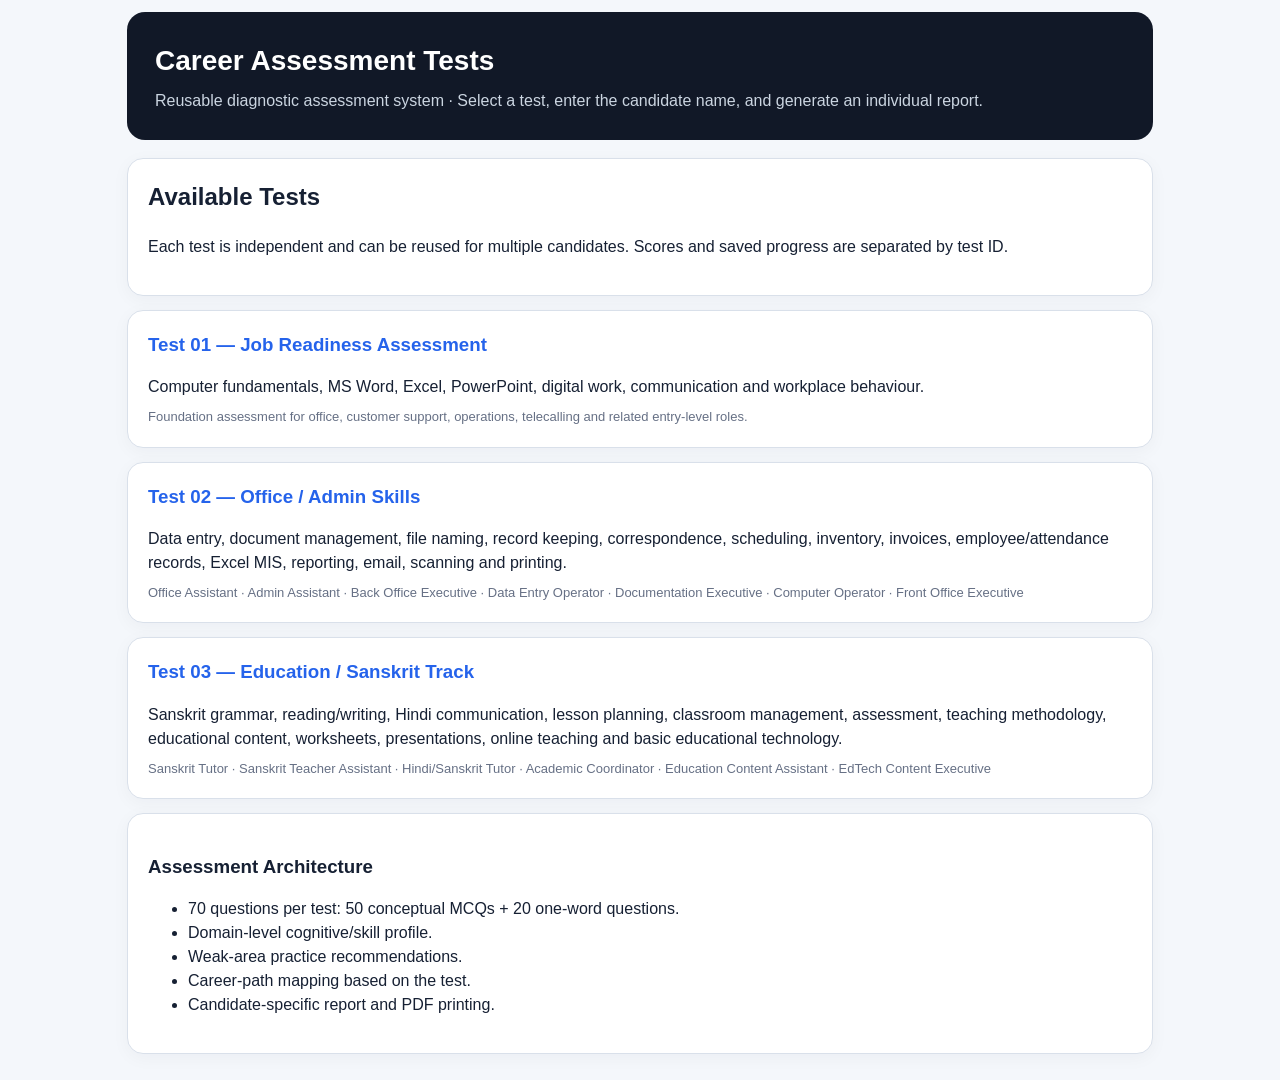
==== commit 50dd10af: "Make root page a multi-test assessment selector" ====
--- a/index.html
+++ b/index.html
@@ -3,48 +3,27 @@
 <head>
 <meta charset="utf-8">
 <meta name="viewport" content="width=device-width,initial-scale=1">
-<title>Job Readiness Assessment</title>
+<title>Career Assessment Tests</title>
 <link rel="stylesheet" href="styles.css">
+<style>
+.test-card{display:block;text-decoration:none;color:inherit}
+.test-card:hover{border-color:#93c5fd;background:#f8fbff}
+.test-card h3{color:var(--accent);margin-top:0}
+.test-card p{margin-bottom:8px}
+.test-jobs{font-size:13px;color:var(--muted)}
+</style>
 </head>
 <body>
 <div class="container">
 <header>
-<h1 id="testTitle">Job Readiness Assessment</h1>
-<div id="testMeta" class="meta">Assessment</div>
+<h1>Career Assessment Tests</h1>
+<div class="meta">Reusable diagnostic assessment system · Select a test, enter the candidate name, and generate an individual report.</div>
 </header>
-
-<section id="intro" class="card">
-<h2>Candidate Instructions</h2>
-<ul>
-<li>Attempt all 70 questions independently.</li>
-<li>Choose the answer that best demonstrates understanding, not merely the answer that sounds familiar.</li>
-<li>For one-word questions, type the shortest correct term.</li>
-<li>Do not use Google, notes, another person, or AI during the assessment if this is being used as a diagnostic.</li>
-<li>The result is a <b>diagnostic profile</b>. It identifies areas requiring practice; it is not a formal academic qualification.</li>
-</ul>
-<div class="notice"><b>Baseline:</b> The supplied CV lists Basic Computer Knowledge, MS Word, Basic MS Excel, Internet & Email Handling, Communication Skills and Teamwork. The assessment deliberately tests these areas at a practical/conceptual level.</div>
-<label>Candidate name<br><input id="candidateName" type="text" value="" placeholder="Enter candidate name"></label><br><br>
-<label>Assessment date<br><input id="assessmentDate" type="text" placeholder="Assessment date"></label>
-</section>
-
-<section id="assessment">
-<div class="card">
-<div><b>Progress</b> <span id="progressText" class="small"></span></div>
-<div class="progress"><div id="progressBar"></div></div>
+<div class="card"><h2>Available Tests</h2><p>Each test is independent and can be reused for multiple candidates. Scores and saved progress are separated by test ID.</p></div>
+<a class="card test-card" href="job-readiness.html"><h3>Test 01 — Job Readiness Assessment</h3><p>Computer fundamentals, MS Word, Excel, PowerPoint, digital work, communication and workplace behaviour.</p><div class="test-jobs">Foundation assessment for office, customer support, operations, telecalling and related entry-level roles.</div></a>
+<a class="card test-card" href="office-admin.html"><h3>Test 02 — Office / Admin Skills</h3><p>Data entry, document management, file naming, record keeping, correspondence, scheduling, inventory, invoices, employee/attendance records, Excel MIS, reporting, email, scanning and printing.</p><div class="test-jobs">Office Assistant · Admin Assistant · Back Office Executive · Data Entry Operator · Documentation Executive · Computer Operator · Front Office Executive</div></a>
+<a class="card test-card" href="education-sanskrit.html"><h3>Test 03 — Education / Sanskrit Track</h3><p>Sanskrit grammar, reading/writing, Hindi communication, lesson planning, classroom management, assessment, teaching methodology, educational content, worksheets, presentations, online teaching and basic educational technology.</p><div class="test-jobs">Sanskrit Tutor · Sanskrit Teacher Assistant · Hindi/Sanskrit Tutor · Academic Coordinator · Education Content Assistant · EdTech Content Executive</div></a>
+<div class="card"><h3>Assessment Architecture</h3><ul><li>70 questions per test: 50 conceptual MCQs + 20 one-word questions.</li><li>Domain-level cognitive/skill profile.</li><li>Weak-area practice recommendations.</li><li>Career-path mapping based on the test.</li><li>Candidate-specific report and PDF printing.</li></ul></div>
 </div>
-<div id="questions"><div class="card"><div class="qnum">Question 1 · Computer Fundamentals</div><div class="question">Which action is the safest way to move a file from one folder to another while keeping the original only in the destination?</div><label class="option"><input type="radio" name="q1" value="A"> <b>A.</b> A</label></div><div class="card"><div class="qnum">Question 2 · Computer Fundamentals</div><div class="question">A file named report.pdf opens correctly on one computer but not another. Which conclusion is most reasonable?</div><label class="option"><input type="radio" name="q2" value="A"> <b>A.</b> C</label></div><div class="card"><div class="qnum">Question 3 · Computer Fundamentals</div><div class="question">You download a ZIP file containing 20 documents. What should you normally do before editing the documents?</div><label class="option"><input type="radio" name="q3" value="A"> <b>A.</b> B</label></div><div class="card"><div class="qnum">Question 4 · Computer Fundamentals</div><div class="question">Which keyboard shortcut normally copies selected text or a selected file in Windows?</div><label class="option"><input type="radio" name="q4" value="A"> <b>A.</b> D</label></div><div class="card"><div class="qnum">Question 5 · Computer Fundamentals</div><div class="question">A cloud drive is most useful for which situation?</div><label class="option"><input type="radio" name="q5" value="A"> <b>A.</b> B</label></div><div class="card"><div class="qnum">Question 6 · Computer Fundamentals</div><div class="question">A printer is powered on but Windows shows it as unavailable. What is the best first troubleshooting step?</div><label class="option"><input type="radio" name="q6" value="A"> <b>A.</b> C</label></div><div class="card"><div class="qnum">Question 7 · Computer Fundamentals</div><div class="question">Which statement about a file extension is most accurate?</div><label class="option"><input type="radio" name="q7" value="A"> <b>A.</b> A</label></div><div class="card"><div class="qnum">Question 8 · Computer Fundamentals</div><div class="question">You need to send a 30 MB folder of documents by email. What is the most practical approach if the mail service has an attachment-size limit?</div><label class="option"><input type="radio" name="q8" value="A"> <b>A.</b> D</label></div><div class="card"><div class="qnum">Question 9 · MS Word</div><div class="question">You are preparing an official letter and want the recipient&#x27;s address to remain aligned even if the font changes. Which Word feature is more appropriate than repeated spaces?</div><label class="option"><input type="radio" name="q9" value="A"> <b>A.</b> B</label></div><div class="card"><div class="qnum">Question 10 · MS Word</div><div class="question">A report has 10 pages and you want the page number to appear automatically on every page. What should you use?</div><label class="option"><input type="radio" name="q10" value="A"> <b>A.</b> C</label></div><div class="card"><div class="qnum">Question 11 · MS Word</div><div class="question">Why is using a heading style generally better than simply making text bold and larger?</div><label class="option"><input type="radio" name="q11" value="A"> <b>A.</b> A</label></div><div class="card"><div class="qnum">Question 12 · MS Word</div><div class="question">You need a one-page professional resume with consistent spacing. Which approach is most reliable?</div><label class="option"><input type="radio" name="q12" value="A"> <b>A.</b> D</label></div><div class="card"><div class="qnum">Question 13 · MS Word</div><div class="question">You want to send a Word report to someone who should mainly read it and not accidentally change the layout. Which format is usually appropriate?</div><label class="option"><input type="radio" name="q13" value="A"> <b>A.</b> B</label></div><div class="card"><div class="qnum">Question 14 · MS Word</div><div class="question">What is the main purpose of page setup controls?</div><label class="option"><input type="radio" name="q14" value="A"> <b>A.</b> C</label></div><div class="card"><div class="qnum">Question 15 · MS Word</div><div class="question">A template is best described as:</div><label class="option"><input type="radio" name="q15" value="A"> <b>A.</b> A</label></div><div class="card"><div class="qnum">Question 16 · Excel</div><div class="question">A1 contains 10 and A2 contains 20. Which formula calculates their total?</div><label class="option"><input type="radio" name="q16" value="A"> <b>A.</b> C</label></div><div class="card"><div class="qnum">Question 17 · Excel</div><div class="question">What does AVERAGE(A1:A10) conceptually calculate?</div><label class="option"><input type="radio" name="q17" value="A"> <b>A.</b> B</label></div><div class="card"><div class="qnum">Question 18 · Excel</div><div class="question">A manager wants to count how many cells in B2:B100 contain the word &#x27;Pending&#x27;. Which function is conceptually appropriate?</div><label class="option"><input type="radio" name="q18" value="A"> <b>A.</b> D</label></div><div class="card"><div class="qnum">Question 19 · Excel</div><div class="question">Which statement best distinguishes COUNT from COUNTA?</div><label class="option"><input type="radio" name="q19" value="A"> <b>A.</b> A</label></div><div class="card"><div class="qnum">Question 20 · Excel</div><div class="question">You want an employee&#x27;s status to show &#x27;Eligible&#x27; when attendance is at least 90%, otherwise &#x27;Review&#x27;. Which function is most directly suited?</div><label class="option"><input type="radio" name="q20" value="A"> <b>A.</b> C</label></div><div class="card"><div class="qnum">Question 21 · Excel</div><div class="question">You want to total sales only for the &#x27;North&#x27; region. Which function is appropriate?</div><label class="option"><input type="radio" name="q21" value="A"> <b>A.</b> B</label></div><div class="card"><div class="qnum">Question 22 · Excel</div><div class="question">You need to total sales where Region is North AND Product is Laptop. Which function is designed for multiple criteria?</div><label class="option"><input type="radio" name="q22" value="A"> <b>A.</b> D</label></div><div class="card"><div class="qnum">Question 23 · Excel</div><div class="question">What is the main purpose of sorting data?</div><label class="option"><input type="radio" name="q23" value="A"> <b>A.</b> A</label></div><div class="card"><div class="qnum">Question 24 · Excel</div><div class="question">What does filtering primarily do?</div><label class="option"><input type="radio" name="q24" value="A"> <b>A.</b> C</label></div><div class="card"><div class="qnum">Question 25 · Excel</div><div class="question">Why would you use Freeze Panes in a long worksheet?</div><label class="option"><input type="radio" name="q25" value="A"> <b>A.</b> B</label></div><div class="card"><div class="qnum">Question 26 · Excel</div><div class="question">Which situation is a good use of data validation?</div><label class="option"><input type="radio" name="q26" value="A"> <b>A.</b> D</label></div><div class="card"><div class="qnum">Question 27 · Excel</div><div class="question">Conditional formatting is most useful when you want to:</div><label class="option"><input type="radio" name="q27" value="A"> <b>A.</b> A</label></div><div class="card"><div class="qnum">Question 28 · Excel</div><div class="question">Which function is most appropriate when you need to retrieve a value from another table using a matching key?</div><label class="option"><input type="radio" name="q28" value="A"> <b>A.</b> C</label></div><div class="card"><div class="qnum">Question 29 · Excel</div><div class="question">A date appears as a large number in Excel. What is the most likely explanation?</div><label class="option"><input type="radio" name="q29" value="A"> <b>A.</b> B</label></div><div class="card"><div class="qnum">Question 30 · Excel</div><div class="question">Why is a PivotTable useful for an employee dataset?</div><label class="option"><input type="radio" name="q30" value="A"> <b>A.</b> D</label></div><div class="card"><div class="qnum">Question 31 · Excel</div><div class="question">A good dashboard should primarily:</div><label class="option"><input type="radio" name="q31" value="A"> <b>A.</b> A</label></div><div class="card"><div class="qnum">Question 32 · PowerPoint</div><div class="question">What is the main purpose of a slide layout?</div><label class="option"><input type="radio" name="q32" value="A"> <b>A.</b> C</label></div><div class="card"><div class="qnum">Question 33 · PowerPoint</div><div class="question">A slide contains a table with 15 columns and tiny text. What is the strongest professional response?</div><label class="option"><input type="radio" name="q33" value="A"> <b>A.</b> B</label></div><div class="card"><div class="qnum">Question 34 · PowerPoint</div><div class="question">Speaker notes are primarily useful for:</div><label class="option"><input type="radio" name="q34" value="A"> <b>A.</b> A</label></div><div class="card"><div class="qnum">Question 35 · PowerPoint</div><div class="question">A chart is preferable to a paragraph of numbers when the audience needs to:</div><label class="option"><input type="radio" name="q35" value="A"> <b>A.</b> D</label></div><div class="card"><div class="qnum">Question 36 · Internet &amp; Digital Work</div><div class="question">Which email subject is most professional for requesting approval of a report?</div><label class="option"><input type="radio" name="q36" value="A"> <b>A.</b> B</label></div><div class="card"><div class="qnum">Question 37 · Internet &amp; Digital Work</div><div class="question">What is the practical difference between CC and BCC?</div><label class="option"><input type="radio" name="q37" value="A"> <b>A.</b> C</label></div><div class="card"><div class="qnum">Question 38 · Internet &amp; Digital Work</div><div class="question">You receive an unexpected email asking you to urgently upload your password to a link. What is the best response?</div><label class="option"><input type="radio" name="q38" value="A"> <b>A.</b> A</label></div><div class="card"><div class="qnum">Question 39 · Internet &amp; Digital Work</div><div class="question">When applying online for a job, which practice is most important?</div><label class="option"><input type="radio" name="q39" value="A"> <b>A.</b> D</label></div><div class="card"><div class="qnum">Question 40 · Internet &amp; Digital Work</div><div class="question">A Google Form is most suitable for:</div><label class="option"><input type="radio" name="q40" value="A"> <b>A.</b> B</label></div><div class="card"><div class="qnum">Question 41 · Internet &amp; Digital Work</div><div class="question">Google Meet is primarily used for:</div><label class="option"><input type="radio" name="q41" value="A"> <b>A.</b> C</label></div><div class="card"><div class="qnum">Question 42 · Communication</div><div class="question">Active listening is best demonstrated by:</div><label class="option"><input type="radio" name="q42" value="A"> <b>A.</b> A</label></div><div class="card"><div class="qnum">Question 43 · Communication</div><div class="question">A customer gives a vague problem description. What should you do first?</div><label class="option"><input type="radio" name="q43" value="A"> <b>A.</b> D</label></div><div class="card"><div class="qnum">Question 44 · Communication</div><div class="question">Which is the clearest professional instruction?</div><label class="option"><input type="radio" name="q44" value="A"> <b>A.</b> B</label></div><div class="card"><div class="qnum">Question 45 · Communication</div><div class="question">During a telephone call, speaking too quickly can mainly cause:</div><label class="option"><input type="radio" name="q45" value="A"> <b>A.</b> C</label></div><div class="card"><div class="qnum">Question 46 · Communication</div><div class="question">Which response is most appropriate when you do not know the answer to a customer&#x27;s question?</div><label class="option"><input type="radio" name="q46" value="A"> <b>A.</b> A</label></div><div class="card"><div class="qnum">Question 47 · Workplace Behaviour</div><div class="question">You receive five tasks with different deadlines. What is the most useful first step?</div><label class="option"><input type="radio" name="q47" value="A"> <b>A.</b> B</label></div><div class="card"><div class="qnum">Question 48 · Workplace Behaviour</div><div class="question">A colleague makes an error that affects your shared task. What is the most professional response?</div><label class="option"><input type="radio" name="q48" value="A"> <b>A.</b> D</label></div><div class="card"><div class="qnum">Question 49 · Workplace Behaviour</div><div class="question">Following instructions responsibly means:</div><label class="option"><input type="radio" name="q49" value="A"> <b>A.</b> A</label></div><div class="card"><div class="qnum">Question 50 · Workplace Behaviour</div><div class="question">Which behaviour most directly demonstrates workplace discipline?</div><label class="option"><input type="radio" name="q50" value="A"> <b>A.</b> C</label></div><div class="card"><div class="qnum">Question 51 · Computer Fundamentals</div><div class="question">What is the common Windows shortcut used to paste copied content?</div><input type="text" id="q51" style="width:100%;padding:11px;box-sizing:border-box" placeholder="Type your answer"></div><div class="card"><div class="qnum">Question 52 · Computer Fundamentals</div><div class="question">What is the common compressed archive format represented by the .ZIP extension?</div><input type="text" id="q52" style="width:100%;padding:11px;box-sizing:border-box" placeholder="Type your answer"></div><div class="card"><div class="qnum">Question 53 · Computer Fundamentals</div><div class="question">What do we commonly call the online storage service provided by Google for files?</div><input type="text" id="q53" style="width:100%;padding:11px;box-sizing:border-box" placeholder="Type your answer"></div><div class="card"><div class="qnum">Question 54 · MS Word</div><div class="question">What is the repeated top or bottom area of a Word page used for items such as page numbers called?</div><input type="text" id="q54" style="width:100%;padding:11px;box-sizing:border-box" placeholder="Type your answer"></div><div class="card"><div class="qnum">Question 55 · MS Word</div><div class="question">What Microsoft Office application is primarily used for creating word-processing documents?</div><input type="text" id="q55" style="width:100%;padding:11px;box-sizing:border-box" placeholder="Type your answer"></div><div class="card"><div class="qnum">Question 56 · Excel</div><div class="question">What Excel function adds numbers in a range?</div><input type="text" id="q56" style="width:100%;padding:11px;box-sizing:border-box" placeholder="Type your answer"></div><div class="card"><div class="qnum">Question 57 · Excel</div><div class="question">What Excel function returns the arithmetic mean?</div><input type="text" id="q57" style="width:100%;padding:11px;box-sizing:border-box" placeholder="Type your answer"></div><div class="card"><div class="qnum">Question 58 · Excel</div><div class="question">What Excel function counts cells containing numbers?</div><input type="text" id="q58" style="width:100%;padding:11px;box-sizing:border-box" placeholder="Type your answer"></div><div class="card"><div class="qnum">Question 59 · Excel</div><div class="question">What Excel function counts non-empty cells?</div><input type="text" id="q59" style="width:100%;padding:11px;box-sizing:border-box" placeholder="Type your answer"></div><div class="card"><div class="qnum">Question 60 · Excel</div><div class="question">What Excel feature summarizes and groups large datasets by fields?</div><input type="text" id="q60" style="width:100%;padding:11px;box-sizing:border-box" placeholder="Type your answer"></div><div class="card"><div class="qnum">Question 61 · Excel</div><div class="question">What Excel feature restricts what a user can enter into a cell?</div><input type="text" id="q61" style="width:100%;padding:11px;box-sizing:border-box" placeholder="Type your answer"></div><div class="card"><div class="qnum">Question 62 · PowerPoint</div><div class="question">What Microsoft Office application is primarily used for slide presentations?</div><input type="text" id="q62" style="width:100%;padding:11px;box-sizing:border-box" placeholder="Type your answer"></div><div class="card"><div class="qnum">Question 63 · Internet &amp; Digital Work</div><div class="question">What email field is used to send a copy while normally displaying the recipient to other recipients?</div><input type="text" id="q63" style="width:100%;padding:11px;box-sizing:border-box" placeholder="Type your answer"></div><div class="card"><div class="qnum">Question 64 · Internet &amp; Digital Work</div><div class="question">What email field hides recipient addresses from other recipients?</div><input type="text" id="q64" style="width:100%;padding:11px;box-sizing:border-box" placeholder="Type your answer"></div><div class="card"><div class="qnum">Question 65 · Internet &amp; Digital Work</div><div class="question">What Google service is commonly used to create online questionnaires/forms?</div><input type="text" id="q65" style="width:100%;padding:11px;box-sizing:border-box" placeholder="Type your answer"></div><div class="card"><div class="qnum">Question 66 · Communication</div><div class="question">What communication skill means carefully understanding what another person is saying before responding?</div><input type="text" id="q66" style="width:100%;padding:11px;box-sizing:border-box" placeholder="Type your answer"></div><div class="card"><div class="qnum">Question 67 · Communication</div><div class="question">What do we call a professional phone conversation with a customer?</div><input type="text" id="q67" style="width:100%;padding:11px;box-sizing:border-box" placeholder="Type your answer"></div><div class="card"><div class="qnum">Question 68 · Workplace Behaviour</div><div class="question">What skill involves arranging tasks according to urgency and importance?</div><input type="text" id="q68" style="width:100%;padding:11px;box-sizing:border-box" placeholder="Type your answer"></div><div class="card"><div class="qnum">Question 69 · Workplace Behaviour</div><div class="question">What workplace quality means reliably doing what you are responsible for?</div><input type="text" id="q69" style="width:100%;padding:11px;box-sizing:border-box" placeholder="Type your answer"></div><div class="card"><div class="qnum">Question 70 · Workplace Behaviour</div><div class="question">What workplace concept means being present and ready for work according to the agreed schedule?</div><input type="text" id="q70" style="width:100%;padding:11px;box-sizing:border-box" placeholder="Type your answer"></div></div>
-</section>
-
-<div class="actions no-print" id="actions">
-<button onclick="submitAssessment()">Submit Assessment & Generate Report</button>
-<button class="secondary" onclick="saveDraft()">Save Progress</button>
-<button class="secondary" onclick="loadDraft()">Load Saved Progress</button>
-<button class="danger" onclick="resetAssessment()">Reset</button>
-</div>
-
-<section id="report" class="hidden"></section>
-</div>
-
-<script src="app.js" defer></script>
 </body>
 </html>
